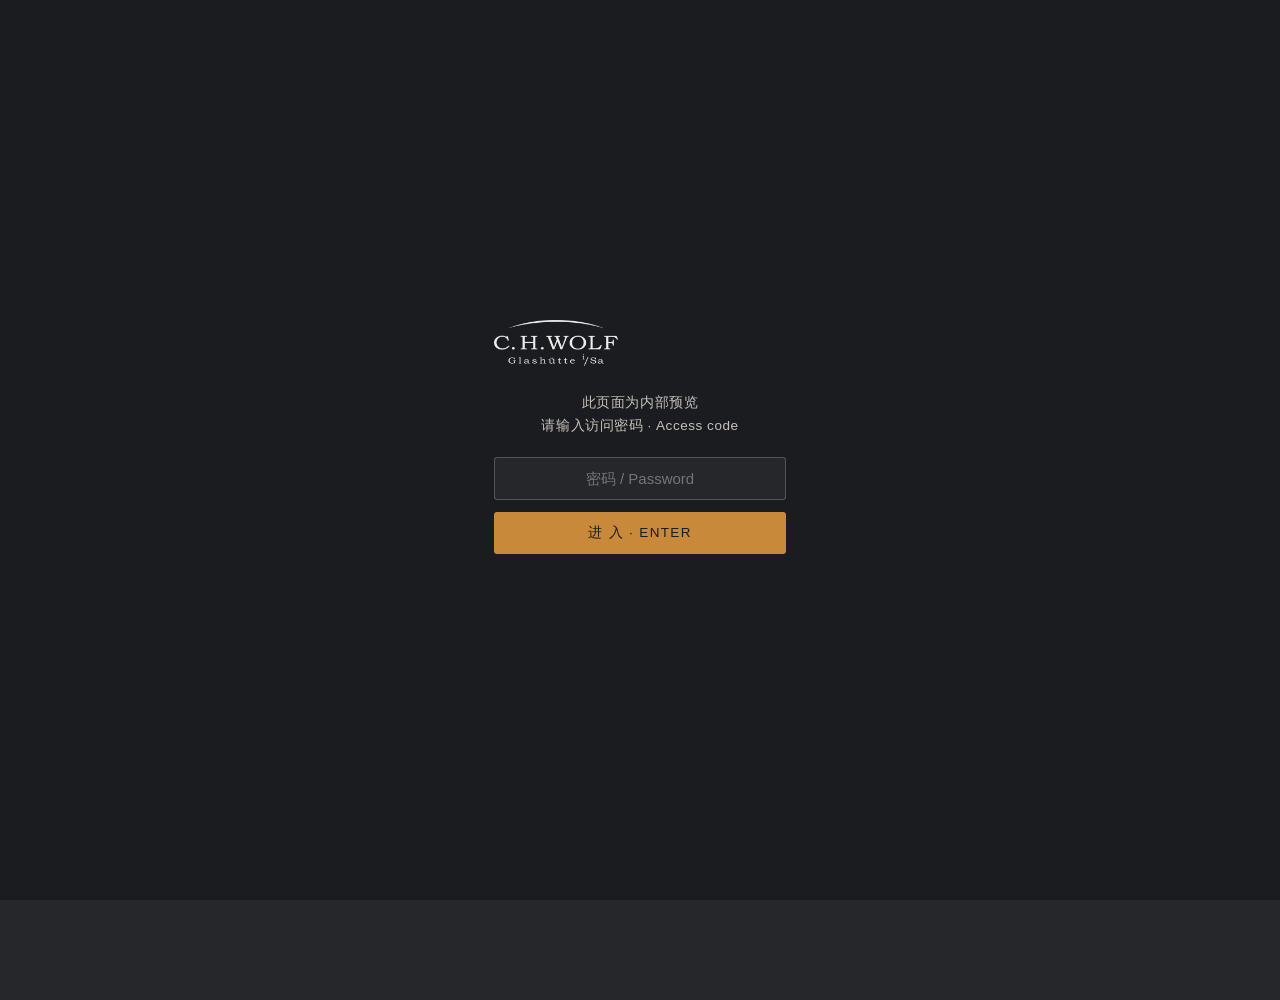
==== archive.html @ 0847d1ed "Add files via upload" ====
<!DOCTYPE html>
<html lang="zh">
<head>
<meta charset="utf-8">
<meta name="viewport" content="width=device-width, initial-scale=1">
<title>C.H. WOLF · 品牌档案 / The Archive</title>
<meta name="description" content="The C.H. WOLF watch archive — browse and search 65 models by series and era.">
<link rel="preconnect" href="https://fonts.googleapis.com">
<link rel="preconnect" href="https://fonts.gstatic.com" crossorigin>
<link rel="stylesheet" href="assets/css/site.css?v=45">
  <meta name="robots" content="noindex,nofollow">
  <link rel="canonical" href="https://www.chwolf.de/archive.html">
  <meta property="og:type" content="website">
  <meta property="og:site_name" content="C.H. WOLF">
  <meta property="og:locale" content="zh_CN">
  <meta property="og:locale:alternate" content="en_US">
  <meta property="og:locale:alternate" content="de_DE">
  <meta property="og:title" content="品牌档案 · C.H. WOLF">
  <meta property="og:description" content="C.H. WOLF 腕表档案：按系列与年代检索各款型号的机芯、材料与设计背景。">
  <meta property="og:url" content="https://www.chwolf.de/archive.html">
  <meta property="og:image" content="https://www.chwolf.de/assets/img/og-image.jpg">
  <meta property="og:image:width" content="1200">
  <meta property="og:image:height" content="630">
  <meta name="twitter:card" content="summary_large_image">
  <meta name="twitter:title" content="品牌档案 · C.H. WOLF">
  <meta name="twitter:description" content="C.H. WOLF 腕表档案：按系列与年代检索各款型号的机芯、材料与设计背景。">
  <meta name="twitter:image" content="https://www.chwolf.de/assets/img/og-image.jpg">
  <script src="assets/js/gate.js"></script>
  <script type="application/ld+json">{"@context":"https://schema.org","@type":"Organization","name":"C.H. WOLF","legalName":"CHW Glashütte in Sachsen GmbH","url":"https://www.chwolf.de/","logo":"https://www.chwolf.de/assets/img/logo.png","image":"https://www.chwolf.de/assets/img/og-image.jpg","foundingDate":"1868","description":"源自格拉苏蒂的制表名号，创立于 1868 年。以精密机械与有明确来历的材料，制作机械腕表。","address":{"@type":"PostalAddress","streetAddress":"Untere Hauptstraße 44","postalCode":"01768","addressLocality":"Glashütte","addressCountry":"DE"}}</script>
  <script type="application/ld+json">{"@context":"https://schema.org","@type":"ItemList","name":"C.H. WOLF 腕表档案","numberOfItems":65,"itemListElement":[{"@type":"ListItem","position":1,"item":{"@type":"Product","name":"Pilot 飞行员 · 黑","brand":{"@type":"Brand","name":"C.H. WOLF"},"category":"Pilot","url":"https://www.chwolf.de/archive.html","image":"https://www.chwolf.de/assets/img/products/2019/150/Pilot-Black.jpg"}},{"@type":"ListItem","position":2,"item":{"@type":"Product","name":"Pilot 飞行员 · 绿","brand":{"@type":"Brand","name":"C.H. WOLF"},"category":"Pilot","url":"https://www.chwolf.de/archive.html","image":"https://www.chwolf.de/assets/img/products/2019/149/Pilot-Green-A.jpg"}},{"@type":"ListItem","position":3,"item":{"@type":"Product","name":"Pilot 飞行员 · 灰","brand":{"@type":"Brand","name":"C.H. WOLF"},"category":"Pilot","url":"https://www.chwolf.de/archive.html","image":"https://www.chwolf.de/assets/img/products/2019/151/Pilot-Grey.jpg"}},{"@type":"ListItem","position":4,"item":{"@type":"Product","name":"Pilot 飞行员 · 红","brand":{"@type":"Brand","name":"C.H. WOLF"},"category":"Pilot","url":"https://www.chwolf.de/archive.html","image":"https://www.chwolf.de/assets/img/products/2019/152/Pilot-Red.jpg"}},{"@type":"ListItem","position":5,"item":{"@type":"Product","name":"Racematic 赛车计时 · Dörr","brand":{"@type":"Brand","name":"C.H. WOLF"},"category":"Racematic","url":"https://www.chwolf.de/archive.html","image":"https://www.chwolf.de/assets/img/products/2019/136/2016-08-16-JG-022-optimiert4.jpg"}},{"@type":"ListItem","position":6,"item":{"@type":"Product","name":"Racematic 赛车计时 · Orange","brand":{"@type":"Brand","name":"C.H. WOLF"},"category":"Racematic","url":"https://www.chwolf.de/archive.html","image":"https://www.chwolf.de/assets/img/products/2019/146/Racematic-Orange-1.jpg"}},{"@type":"ListItem","position":7,"item":{"@type":"Product","name":"Racematic 赛车计时 · Yellow","brand":{"@type":"Brand","name":"C.H. WOLF"},"category":"Racematic","url":"https://www.chwolf.de/archive.html","image":"https://www.chwolf.de/assets/img/products/2019/147/Racematic-Yellow-1.jpg"}},{"@type":"ListItem","position":8,"item":{"@type":"Product","name":"Edition X-One 特别版","brand":{"@type":"Brand","name":"C.H. WOLF"},"category":"Special Editions","url":"https://www.chwolf.de/archive.html","image":"https://www.chwolf.de/assets/img/products/2019/145/X-ONE-Uhr.jpg"}},{"@type":"ListItem","position":9,"item":{"@type":"Product","name":"Racing Speed 11","brand":{"@type":"Brand","name":"C.H. WOLF"},"category":"Racing","url":"https://www.chwolf.de/archive.html","image":"https://www.chwolf.de/assets/img/products/2019/148/Racing-Speed-11.jpg"}},{"@type":"ListItem","position":10,"item":{"@type":"Product","name":"Flymatic CHRONO 计时","brand":{"@type":"Brand","name":"C.H. WOLF"},"category":"Flymatic","url":"https://www.chwolf.de/archive.html","image":"https://www.chwolf.de/assets/img/products/2019/153/-Flymatic-E2-FINALE-Variante-RUssobank.jpg"}},{"@type":"ListItem","position":11,"item":{"@type":"Product","name":"Racing RS 1000 Melkus","brand":{"@type":"Brand","name":"C.H. WOLF"},"category":"Racing","url":"https://www.chwolf.de/archive.html","image":"https://www.chwolf.de/assets/img/products/2019/142/Melkus-Uhr-Frontale.jpg"}},{"@type":"ListItem","position":12,"item":{"@type":"Product","name":"Urban Advocat 律政","brand":{"@type":"Brand","name":"C.H. WOLF"},"category":"Urban","url":"https://www.chwolf.de/archive.html","image":"https://www.chwolf.de/assets/img/products/2019/154/Urban-Advovat-Argente.jpg"}},{"@type":"ListItem","position":13,"item":{"@type":"Product","name":"Alpha ADVOKAT | Mocca / Stainless Steel","brand":{"@type":"Brand","name":"C.H. WOLF"},"category":"ALPHA Advokat","url":"https://www.chwolf.de/archive.html","image":"https://www.chwolf.de/assets/img/products/ig/BAg0H2SQzjI.jpg"}},{"@type":"ListItem","position":14,"item":{"@type":"Product","name":"URBAN ADVOKAT | 摩卡 / 钢","brand":{"@type":"Brand","name":"C.H. WOLF"},"category":"ALPHA Advokat","url":"https://www.chwolf.de/archive.html","image":"https://www.chwolf.de/assets/img/products/ig/BAg0H2SQzjI.jpg"}},{"@type":"ListItem","position":15,"item":{"@type":"Product","name":"URBAN ADVOKAT | 午夜蓝 / 钢","brand":{"@type":"Brand","name":"C.H. WOLF"},"category":"ALPHA Advokat","url":"https://www.chwolf.de/archive.html","image":"https://www.chwolf.de/assets/img/products/ig/-wGxd4Qzgf.jpg"}},{"@type":"ListItem","position":16,"item":{"@type":"Product","name":"NAUTIK KAPITÄN | 灰橡木 / 钢","brand":{"@type":"Brand","name":"C.H. WOLF"},"category":"NAUTIC Kapitän","url":"https://www.chwolf.de/archive.html","image":"https://www.chwolf.de/assets/img/products/ig/_ZcYdaQzhk.jpg"}},{"@type":"ListItem","position":17,"item":{"@type":"Product","name":"Alpha KAPITAEN | 可提贝 / Stainless Steel","brand":{"@type":"Brand","name":"C.H. WOLF"},"category":"NAUTIC Kapitän","url":"https://www.chwolf.de/archive.html","image":"https://www.chwolf.de/assets/img/products/ig/_ZcYdaQzhk.jpg"}},{"@type":"ListItem","position":18,"item":{"@type":"Product","name":"NAUTIK KAPITÄN | 可提贝木 / 钢","brand":{"@type":"Brand","name":"C.H. WOLF"},"category":"NAUTIC Kapitän","url":"https://www.chwolf.de/archive.html","image":"https://www.chwolf.de/assets/img/products/ig/_ZcYdaQzhk.jpg"}},{"@type":"ListItem","position":19,"item":{"@type":"Product","name":"NAUTIK KAPITÄN | 夜桦木 / 钢","brand":{"@type":"Brand","name":"C.H. WOLF"},"category":"NAUTIC Kapitän","url":"https://www.chwolf.de/archive.html","image":"https://www.chwolf.de/assets/img/products/ig/_ZcYdaQzhk.jpg"}},{"@type":"ListItem","position":20,"item":{"@type":"Product","name":"NAUTIK KAPITÄN | sibirische 冰桦木 / 钢","brand":{"@type":"Brand","name":"C.H. WOLF"},"category":"NAUTIC Kapitän","url":"https://www.chwolf.de/archive.html","image":"https://www.chwolf.de/assets/img/products/ig/_ZcYdaQzhk.jpg"}},{"@type":"ListItem","position":21,"item":{"@type":"Product","name":"Alpha NIGHTHAWK | Black / Black-Stainless Steel","brand":{"@type":"Brand","name":"C.H. WOLF"},"category":"ALPHA Nighthawk","url":"https://www.chwolf.de/archive.html","image":"https://www.chwolf.de/assets/img/products/10__Alpha_NightHawk_Stahl_schwarz_schwarz1.jpg"}},{"@type":"ListItem","position":22,"item":{"@type":"Product","name":"PILOT BLACK | Schwarz / 钢-Schwarz","brand":{"@type":"Brand","name":"C.H. WOLF"},"category":"PILOT","url":"https://www.chwolf.de/archive.html","image":"https://www.chwolf.de/assets/img/products/ig/-td_iCwzib.jpg"}},{"@type":"ListItem","position":23,"item":{"@type":"Product","name":"PILOT GREEN | Oliv绿 / 钢","brand":{"@type":"Brand","name":"C.H. WOLF"},"category":"PILOT","url":"https://www.chwolf.de/archive.html","image":"https://www.chwolf.de/assets/img/products/ig/-gmPTewzgs.jpg"}},{"@type":"ListItem","position":24,"item":{"@type":"Product","name":"RACING SPEED11","brand":{"@type":"Brand","name":"C.H. WOLF"},"category":"RACING","url":"https://www.chwolf.de/archive.html","image":"https://www.chwolf.de/assets/img/products/ig/BBXh36wwzvi.jpg"}},{"@type":"ListItem","position":25,"item":{"@type":"Product","name":"PILOT GREY | Grau / 钢-深灰","brand":{"@type":"Brand","name":"C.H. WOLF"},"category":"PILOT","url":"https://www.chwolf.de/archive.html","image":"https://www.chwolf.de/assets/img/products/ig/_Hb3aowzjF.jpg"}},{"@type":"ListItem","position":26,"item":{"@type":"Product","name":"URBAN BIG DATE BUSINESS","brand":{"@type":"Brand","name":"C.H. WOLF"},"category":"HEMATIC Business","url":"https://www.chwolf.de/archive.html","image":"https://www.chwolf.de/assets/img/products/ig/urban-big-date-business.jpg"}},{"@type":"ListItem","position":27,"item":{"@type":"Product","name":"Flymatic CHRONO","brand":{"@type":"Brand","name":"C.H. WOLF"},"category":"FLYMATIC","url":"https://www.chwolf.de/archive.html","image":"https://www.chwolf.de/assets/img/products/ig/-TbI6MQzgW.jpg"}},{"@type":"ListItem","position":28,"item":{"@type":"Product","name":"URBAN ALBIA | 银白 / 玫瑰金 / 明亮式切割钻石","brand":{"@type":"Brand","name":"C.H. WOLF"},"category":"HEMATIC Albia","url":"https://www.chwolf.de/archive.html","image":"https://www.chwolf.de/assets/img/products/ig/-bIQW9wzpQ.jpg"}},{"@type":"ListItem","position":29,"item":{"@type":"Product","name":"URBAN ALBIA | 银白 / 玫瑰金","brand":{"@type":"Brand","name":"C.H. WOLF"},"category":"HEMATIC Albia","url":"https://www.chwolf.de/archive.html","image":"https://www.chwolf.de/assets/img/products/ig/-bIQW9wzpQ.jpg"}},{"@type":"ListItem","position":30,"item":{"@type":"Product","name":"URBAN ALBIA | 银白 / 钢 / 明亮式切割钻石","brand":{"@type":"Brand","name":"C.H. WOLF"},"category":"HEMATIC Albia","url":"https://www.chwolf.de/archive.html","image":"https://www.chwolf.de/assets/img/products/ig/-bIQW9wzpQ.jpg"}},{"@type":"ListItem","position":31,"item":{"@type":"Product","name":"URBAN ALBIA | 银白 / 钢","brand":{"@type":"Brand","name":"C.H. WOLF"},"category":"HEMATIC Albia","url":"https://www.chwolf.de/archive.html","image":"https://www.chwolf.de/assets/img/products/ig/-bIQW9wzpQ.jpg"}},{"@type":"ListItem","position":32,"item":{"@type":"Product","name":"URBAN ALBIA | 勃艮第红 / 钢 / 明亮式切割钻石","brand":{"@type":"Brand","name":"C.H. WOLF"},"category":"HEMATIC Albia","url":"https://www.chwolf.de/archive.html","image":"https://www.chwolf.de/assets/img/products/ig/_e7-CtwznB.jpg"}},{"@type":"ListItem","position":33,"item":{"@type":"Product","name":"URBAN ALBIA | 勃艮第红 / 钢","brand":{"@type":"Brand","name":"C.H. WOLF"},"category":"HEMATIC Albia","url":"https://www.chwolf.de/archive.html","image":"https://www.chwolf.de/assets/img/products/ig/_e7-CtwznB.jpg"}},{"@type":"ListItem","position":34,"item":{"@type":"Product","name":"URBAN ALBIA | 珍珠贝母 / 玫瑰金 / 明亮式切割钻石","brand":{"@type":"Brand","name":"C.H. WOLF"},"category":"HEMATIC Albia","url":"https://www.chwolf.de/archive.html","image":"https://www.chwolf.de/assets/img/products/ig/BBwx6oVQzhR.jpg"}},{"@type":"ListItem","position":35,"item":{"@type":"Product","name":"URBAN ALBIA | 珍珠贝母 / 玫瑰金","brand":{"@type":"Brand","name":"C.H. WOLF"},"category":"HEMATIC Albia","url":"https://www.chwolf.de/archive.html","image":"https://www.chwolf.de/assets/img/products/ig/BBwx6oVQzhR.jpg"}},{"@type":"ListItem","position":36,"item":{"@type":"Product","name":"URBAN ALBIA | 珍珠贝母 / 钢 / 明亮式切割钻石","brand":{"@type":"Brand","name":"C.H. WOLF"},"category":"HEMATIC Albia","url":"https://www.chwolf.de/archive.html","image":"https://www.chwolf.de/assets/img/products/ig/BBwx6oVQzhR.jpg"}},{"@type":"ListItem","position":37,"item":{"@type":"Product","name":"URBAN ALBIA | 珍珠贝母 / 钢","brand":{"@type":"Brand","name":"C.H. WOLF"},"category":"HEMATIC Albia","url":"https://www.chwolf.de/archive.html","image":"https://www.chwolf.de/assets/img/products/ig/BBwx6oVQzhR.jpg"}},{"@type":"ListItem","position":38,"item":{"@type":"Product","name":"URBAN BUSINESS | 银白 / 钢 / 明亮式切钻","brand":{"@type":"Brand","name":"C.H. WOLF"},"category":"HEMATIC Business","url":"https://www.chwolf.de/archive.html","image":"https://www.chwolf.de/assets/img/products/ig/-eKqAUQzu8.jpg"}},{"@type":"ListItem","position":39,"item":{"@type":"Product","name":"URBAN BUSINESS | 摩卡 / 钢 / 明亮式切割钻石","brand":{"@type":"Brand","name":"C.H. WOLF"},"category":"HEMATIC Business","url":"https://www.chwolf.de/archive.html","image":"https://www.chwolf.de/assets/img/products/ig/BAHa8JAwzvs.jpg"}},{"@type":"ListItem","position":40,"item":{"@type":"Product","name":"Hematic CLASSIC | Anthracite / Stainless Steel","brand":{"@type":"Brand","name":"C.H. WOLF"},"category":"HEMATIC Classic","url":"https://www.chwolf.de/archive.html","image":"https://www.chwolf.de/assets/img/products/ig/BBj4qDvwzln.jpg"}},{"@type":"ListItem","position":41,"item":{"@type":"Product","name":"URBAN CLASSIC | 深灰 / 钢","brand":{"@type":"Brand","name":"C.H. WOLF"},"category":"HEMATIC Classic","url":"https://www.chwolf.de/archive.html","image":"https://www.chwolf.de/assets/img/products/ig/BBj4qDvwzln.jpg"}},{"@type":"ListItem","position":42,"item":{"@type":"Product","name":"URBAN CLASSIC | 银白 / 玫瑰金","brand":{"@type":"Brand","name":"C.H. WOLF"},"category":"HEMATIC Classic","url":"https://www.chwolf.de/archive.html","image":"https://www.chwolf.de/assets/img/products/ig/_CDaTUwzkk.jpg"}},{"@type":"ListItem","position":43,"item":{"@type":"Product","name":"URBAN BUSINESS | 银白 / 钢","brand":{"@type":"Brand","name":"C.H. WOLF"},"category":"HEMATIC Business","url":"https://www.chwolf.de/archive.html","image":"https://www.chwolf.de/assets/img/products/ig/-eKqAUQzu8.jpg"}},{"@type":"ListItem","position":44,"item":{"@type":"Product","name":"URBAN CLASSIC | 银白 / 钢","brand":{"@type":"Brand","name":"C.H. WOLF"},"category":"HEMATIC Classic","url":"https://www.chwolf.de/archive.html","image":"https://www.chwolf.de/assets/img/products/ig/_CDaTUwzkk.jpg"}},{"@type":"ListItem","position":45,"item":{"@type":"Product","name":"URBAN CLASSIC | Schwarz / 玫瑰金","brand":{"@type":"Brand","name":"C.H. WOLF"},"category":"HEMATIC Classic","url":"https://www.chwolf.de/archive.html","image":"https://www.chwolf.de/assets/img/products/ig/-_qypRQzk8.jpg"}},{"@type":"ListItem","position":46,"item":{"@type":"Product","name":"URBAN CLASSIC | Schwarz / 钢","brand":{"@type":"Brand","name":"C.H. WOLF"},"category":"HEMATIC Classic","url":"https://www.chwolf.de/archive.html","image":"https://www.chwolf.de/assets/img/products/ig/-_qypRQzk8.jpg"}},{"@type":"ListItem","position":47,"item":{"@type":"Product","name":"NAUTIC MARITIM | 灰橡木 / 钢 / 明亮式切割钻石","brand":{"@type":"Brand","name":"C.H. WOLF"},"category":"NAUTIC Maritim","url":"https://www.chwolf.de/archive.html","image":"https://www.chwolf.de/assets/img/products/ig/-MHcWjwzjl.jpg"}},{"@type":"ListItem","position":48,"item":{"@type":"Product","name":"NAUTIC MARITIM | 灰橡木 / 钢","brand":{"@type":"Brand","name":"C.H. WOLF"},"category":"NAUTIC Maritim","url":"https://www.chwolf.de/archive.html","image":"https://www.chwolf.de/assets/img/products/ig/-MHcWjwzjl.jpg"}},{"@type":"ListItem","position":49,"item":{"@type":"Product","name":"NAUTIC MARITIM | 可提贝木 / 明亮式切割钻石","brand":{"@type":"Brand","name":"C.H. WOLF"},"category":"NAUTIC Maritim","url":"https://www.chwolf.de/archive.html","image":"https://www.chwolf.de/assets/img/products/ig/-MHcWjwzjl.jpg"}},{"@type":"ListItem","position":50,"item":{"@type":"Product","name":"NAUTIC MARITIM | 可提贝木 / 玫瑰金","brand":{"@type":"Brand","name":"C.H. WOLF"},"category":"NAUTIC Maritim","url":"https://www.chwolf.de/archive.html","image":"https://www.chwolf.de/assets/img/products/ig/-MHcWjwzjl.jpg"}},{"@type":"ListItem","position":51,"item":{"@type":"Product","name":"Hematic MARITIM | Night birch / Stainless Steel","brand":{"@type":"Brand","name":"C.H. WOLF"},"category":"HEMATIC","url":"https://www.chwolf.de/archive.html","image":"https://www.chwolf.de/assets/img/products/ig/-MHcWjwzjl.jpg"}},{"@type":"ListItem","position":52,"item":{"@type":"Product","name":"NAUTIC MARITIM | 夜桦木 / 钢 / 明亮式切割钻石","brand":{"@type":"Brand","name":"C.H. WOLF"},"category":"NAUTIC Maritim","url":"https://www.chwolf.de/archive.html","image":"https://www.chwolf.de/assets/img/products/ig/-MHcWjwzjl.jpg"}},{"@type":"ListItem","position":53,"item":{"@type":"Product","name":"NAUTIC MARITIM | 夜桦木 / 钢","brand":{"@type":"Brand","name":"C.H. WOLF"},"category":"NAUTIC Maritim","url":"https://www.chwolf.de/archive.html","image":"https://www.chwolf.de/assets/img/products/ig/-MHcWjwzjl.jpg"}},{"@type":"ListItem","position":54,"item":{"@type":"Product","name":"NAUTIC MARITIM | 柚木 / 钢 / 明亮式切割钻石","brand":{"@type":"Brand","name":"C.H. WOLF"},"category":"NAUTIC Maritim","url":"https://www.chwolf.de/archive.html","image":"https://www.chwolf.de/assets/img/products/ig/-MHcWjwzjl.jpg"}},{"@type":"ListItem","position":55,"item":{"@type":"Product","name":"NAUTIC MARITIM | 柚木 / 钢","brand":{"@type":"Brand","name":"C.H. WOLF"},"category":"NAUTIC Maritim","url":"https://www.chwolf.de/archive.html","image":"https://www.chwolf.de/assets/img/products/ig/-MHcWjwzjl.jpg"}},{"@type":"ListItem","position":56,"item":{"@type":"Product","name":"PILOT BLACK Special 2016","brand":{"@type":"Brand","name":"C.H. WOLF"},"category":"PILOT","url":"https://www.chwolf.de/archive.html","image":"https://www.chwolf.de/assets/img/products/ig/-td_iCwzib.jpg"}},{"@type":"ListItem","position":57,"item":{"@type":"Product","name":"PILOT GREEN Special 2016","brand":{"@type":"Brand","name":"C.H. WOLF"},"category":"PILOT","url":"https://www.chwolf.de/archive.html","image":"https://www.chwolf.de/assets/img/products/ig/BBo6zdFwzhb.jpg"}},{"@type":"ListItem","position":58,"item":{"@type":"Product","name":"PILOT GREY Special 2016","brand":{"@type":"Brand","name":"C.H. WOLF"},"category":"PILOT","url":"https://www.chwolf.de/archive.html","image":"https://www.chwolf.de/assets/img/products/ig/_Hb3aowzjF.jpg"}},{"@type":"ListItem","position":59,"item":{"@type":"Product","name":"PILOT RED Special 2016","brand":{"@type":"Brand","name":"C.H. WOLF"},"category":"PILOT","url":"https://www.chwolf.de/archive.html","image":"https://www.chwolf.de/assets/img/products/ig/-RTwyPwzk1.jpg"}},{"@type":"ListItem","position":60,"item":{"@type":"Product","name":"PILOT RED","brand":{"@type":"Brand","name":"C.H. WOLF"},"category":"PILOT","url":"https://www.chwolf.de/archive.html","image":"https://www.chwolf.de/assets/img/products/ig/-RTwyPwzk1.jpg"}},{"@type":"ListItem","position":61,"item":{"@type":"Product","name":"Racing RS 1000 MELKUS","brand":{"@type":"Brand","name":"C.H. WOLF"},"category":"RACING","url":"https://www.chwolf.de/archive.html","image":"https://www.chwolf.de/assets/img/products/ig/-qrWCAQzlC.jpg"}},{"@type":"ListItem","position":62,"item":{"@type":"Product","name":"Special BOOTSMANN","brand":{"@type":"Brand","name":"C.H. WOLF"},"category":"Special Editions","url":"https://www.chwolf.de/archive.html","image":"https://www.chwolf.de/assets/img/products/ig/_jqX-MQzl7.jpg"}},{"@type":"ListItem","position":63,"item":{"@type":"Product","name":"Special ERIC FRENZEL","brand":{"@type":"Brand","name":"C.H. WOLF"},"category":"Special Editions","url":"https://www.chwolf.de/archive.html","image":"https://www.chwolf.de/assets/img/products/ig/_o2C-ZQzn5.jpg"}},{"@type":"ListItem","position":64,"item":{"@type":"Product","name":"Special SYLT","brand":{"@type":"Brand","name":"C.H. WOLF"},"category":"Special Editions","url":"https://www.chwolf.de/archive.html"}},{"@type":"ListItem","position":65,"item":{"@type":"Product","name":"URBAN CLASSIC BLACK","brand":{"@type":"Brand","name":"C.H. WOLF"},"category":"HEMATIC Classic","url":"https://www.chwolf.de/archive.html","image":"https://www.chwolf.de/assets/img/products/ig/-_qypRQzk8.jpg"}}]}</script>
<style>
  .arch-tools{display:flex;gap:12px;flex-wrap:wrap;align-items:center;margin:0 0 clamp(24px,3vw,40px)}
  .arch-field{position:relative;display:flex;align-items:center}
  .arch-search{font-family:var(--sans);font-size:.92rem;color:var(--ink);background:rgba(255,255,255,.04);
    border:1px solid var(--hair);border-radius:2px;padding:.7em 1em .7em 2.3em;min-width:min(300px,70vw)}
  .arch-search::placeholder{color:var(--silver)}
  .arch-search:focus{outline:none;border-color:var(--accent)}
  .arch-field .ico{position:absolute;left:.85em;color:var(--silver);pointer-events:none}
  .arch-select{font-family:var(--sans);font-size:.86rem;letter-spacing:.03em;color:var(--ink);background:rgba(255,255,255,.04);
    border:1px solid var(--hair);border-radius:2px;padding:.7em 2.1em .7em 1em;cursor:pointer;appearance:none;-webkit-appearance:none;
    background-image:url("data:image/svg+xml;utf8,<svg xmlns='http://www.w3.org/2000/svg' width='10' height='7'><path d='M1 1l4 4 4-4' stroke='%23808990' fill='none' stroke-width='1.4'/></svg>");
    background-repeat:no-repeat;background-position:right .85em center}
  .arch-select:focus{outline:none;border-color:var(--accent)}
  .arch-uber{font-family:var(--sans);font-size:.8rem;letter-spacing:.12em;color:var(--ink);background:transparent;
    border:1px solid var(--accent);color:var(--accent);border-radius:2px;padding:.66em 1.2em;cursor:pointer;transition:.3s var(--ease)}
  .arch-uber:hover,.arch-uber.on{background:var(--accent);color:var(--paper)}
  .arch-count{margin-left:auto;font-family:var(--sans);font-size:.76rem;letter-spacing:.14em;text-transform:uppercase;color:var(--silver)}

  .arch-grid{display:grid;grid-template-columns:repeat(auto-fill,minmax(220px,1fr));gap:clamp(16px,2.2vw,28px)}
  .pcard{text-align:left;background:var(--paper-2);border:1px solid var(--hair);border-radius:3px;overflow:hidden;cursor:pointer;
    transition:border-color .35s var(--ease),transform .35s var(--ease);display:flex;flex-direction:column}
  .pcard:hover{border-color:var(--accent);transform:translateY(-3px)}
  .pcard__img{background:#f6f4ef;aspect-ratio:1/1;display:flex;align-items:center;justify-content:center;overflow:hidden}
  .pcard__img img{width:100%;height:100%;object-fit:contain;padding:14px}
  .pcard__img--none{color:#b7b1a6;font-family:var(--sans);font-size:.64rem;letter-spacing:.16em;text-transform:uppercase}
  .pcard__body{padding:14px 16px 16px}
  .pcard__line{font-family:var(--sans);font-size:.63rem;letter-spacing:.16em;text-transform:uppercase;color:var(--accent-2)}
  .pcard__name{font-family:var(--serif);font-size:1.2rem;line-height:1.2;margin:.25em 0 .45em;color:var(--ink)}
  .pcard__meta{font-family:var(--sans);font-size:.76rem;color:var(--muted);line-height:1.55}
  .pcard__era{display:inline-block;margin-top:.7em;font-family:var(--sans);font-size:.6rem;letter-spacing:.14em;text-transform:uppercase;
    color:var(--silver);border:1px solid var(--hair);border-radius:2px;padding:.25em .6em}
  .arch-empty{color:var(--silver);font-family:var(--sans);padding:2em 0}

  .arch-modal{position:fixed;inset:0;z-index:200;display:none;align-items:center;justify-content:center;padding:clamp(14px,3vw,44px)}
  .arch-modal.open{display:flex}
  .arch-modal__bg{position:absolute;inset:0;background:rgba(8,10,12,.74);backdrop-filter:blur(3px)}
  .arch-modal__panel{position:relative;z-index:1;background:var(--night-2);border:1px solid var(--hair);border-radius:4px;
    max-width:880px;width:100%;max-height:90vh;overflow:auto;display:grid;grid-template-columns:1fr}
  @media(min-width:740px){.arch-modal__panel{grid-template-columns:44% 56%}}
  .arch-modal__media{background:#f6f4ef;display:flex;align-items:stretch;justify-content:center;min-height:300px}
  .arch-modal__media>span{align-self:center}
  .arch-gal{display:flex;flex-direction:column;width:100%}
  .arch-gal>img{flex:1;width:100%;min-height:220px;object-fit:contain;padding:26px}
  .arch-thumbs{display:flex;gap:8px;flex-wrap:wrap;justify-content:center;padding:0 14px 16px}
  .arch-thumb{width:50px;height:50px;padding:0;background:#fff;border:1px solid #d8d2c6;border-radius:2px;overflow:hidden;cursor:pointer}
  .arch-thumb.on{border-color:var(--accent)}
  .arch-thumb img{width:100%;height:100%;object-fit:contain;padding:4px}
  .arch-modal__body{padding:clamp(22px,3vw,38px)}
  .arch-modal__line{font-family:var(--sans);font-size:.68rem;letter-spacing:.2em;text-transform:uppercase;color:var(--accent-2)}
  .arch-modal__name{font-family:var(--serif);font-size:clamp(1.5rem,2.5vw,2rem);line-height:1.15;margin:.3em 0 .7em;color:var(--ink)}
  .arch-modal__desc{color:var(--ink-soft);font-family:var(--serif-body);line-height:1.7;margin-bottom:1.2em}
  .arch-specs{list-style:none}
  .arch-specs li{display:grid;grid-template-columns:33% 1fr;gap:10px;padding:.55em 0;border-bottom:1px solid var(--hair);font-size:.9rem}
  .arch-specs .k{font-family:var(--sans);font-size:.68rem;letter-spacing:.1em;text-transform:uppercase;color:var(--silver);padding-top:.2em}
  .arch-specs .v{color:var(--ink-soft)}
  .arch-src{margin-top:1.2em;font-size:.78rem;color:var(--muted)}
  .arch-src a{color:var(--accent-2);border-bottom:1px solid var(--hair);margin-right:.8em;word-break:break-all}
  .arch-note{margin-top:.8em;font-size:.78rem;color:var(--silver);font-style:italic}
  .arch-close{position:absolute;top:10px;right:12px;z-index:2;width:34px;height:34px;border-radius:50%;background:rgba(255,255,255,.08);
    color:var(--ink);font-size:1.05rem;display:flex;align-items:center;justify-content:center}
  .arch-close:hover{background:var(--accent);color:var(--paper)}
  .pcard__count{display:inline-block;margin-left:.5em;font-family:var(--sans);font-size:.6rem;letter-spacing:.12em;
    text-transform:uppercase;color:var(--accent-2);border:1px solid var(--hair);border-radius:2px;padding:.15em .5em;vertical-align:middle}
  .arch-vars{margin-top:1.4em}
  .arch-vars h4{font-family:var(--sans);font-size:.66rem;letter-spacing:.16em;text-transform:uppercase;color:var(--silver);margin-bottom:.3em}
  .arch-vars ul{list-style:none}
  .arch-vars li{padding:.55em 0;border-bottom:1px solid var(--hair);font-size:.9rem;color:var(--ink-soft);
    display:grid;grid-template-columns:1fr auto;gap:12px;align-items:baseline}
  .arch-vars .vr{font-family:var(--sans);font-size:.72rem;letter-spacing:.04em;color:var(--silver);white-space:nowrap}
  body.modal-open{overflow:hidden}
</style>
</head>
<body>

<!-- ===== HEADER ===== -->
<header class="site-head">
  <a class="brand" href="index.html"><img src="assets/img/logo.png" alt="C.H. WOLF · Glashütte" style="height:40px;width:auto;display:block"></a>
  <nav class="nav">
    <a href="index.html"><span data-lang="zh">首页</span><span data-lang="en">Home</span><span data-lang="de">Start</span></a>
    <a href="heritage.html"><span data-lang="zh">品牌历史</span><span data-lang="en">History</span><span data-lang="de">Geschichte</span></a>
    <a href="watches.html" class="active"><span data-lang="zh">腕表系列</span><span data-lang="en">Watches</span><span data-lang="de">Uhren</span></a>
    <a href="press.html"><span data-lang="zh">媒体报道</span><span data-lang="en">Press</span><span data-lang="de">Presse</span></a>
    <a href="collectors.html"><span data-lang="zh">收藏生态</span><span data-lang="en">Collectors</span><span data-lang="de">Sammlerwelt</span></a>
    <a href="contact.html"><span data-lang="zh">联系我们</span><span data-lang="en">Contact</span><span data-lang="de">Kontakt</span></a>
    <div class="lang-switch">
      <button data-set-lang="zh">中</button><span class="sep">·</span>
      <button data-set-lang="en">EN</button><span class="sep">·</span>
      <button data-set-lang="de">DE</button>
    </div>
  </nav>
  <button class="nav-toggle" aria-label="Menu"><span></span><span></span><span></span></button>
</header>

<!-- ===== PAGE HERO ===== -->
<section class="page-hero" style="padding-bottom:clamp(14px,2vw,24px)">
  <div class="wrap">
    <h1 class="display"><span data-lang="zh">腕表档案</span><span data-lang="en">Watch Archive</span><span data-lang="de">Uhrenarchiv</span></h1>
    <p class="lead">
      <span data-lang="zh">按年代或系列浏览 C.H.WOLF 历年表款，亦可直接检索具体型号。每份档案均收录完整规格，以及有关机芯、材质与设计背景的详细信息。</span>
      <span data-lang="en">Explore C.H.WOLF timepieces by period or collection, or search for a specific model. Each entry provides full specifications and detailed information on its movement, materials, and design history.</span>
      <span data-lang="de">Entdecken Sie die Zeitmesser von C.H.WOLF nach Epoche oder Kollektion, oder suchen Sie gezielt nach einem bestimmten Modell. Jeder Eintrag bietet vollständige technische Daten sowie ausführliche Informationen zu Uhrwerk, Materialien und Entstehungsgeschichte.</span>
    </p>
  </div>
</section>

<section class="pad-sm" style="padding-top:0">
  <div class="wrap">
    <div class="arch-tools">
      <div class="arch-field">
        <span class="ico">⌕</span>
        <input id="q" class="arch-search" type="search" autocomplete="off" placeholder="搜索型号…">
      </div>
      <select id="era" class="arch-select" aria-label="Era"></select>
      <select id="line" class="arch-select" aria-label="Series"></select>
      <div class="arch-count" id="count"></div>
    </div>
    <div class="arch-grid" id="grid"></div>
    <p class="arch-empty" id="empty" hidden><span data-lang="zh">没有匹配的型号。</span><span data-lang="en">No matching models.</span><span data-lang="de">Keine passenden Modelle.</span></p>

  </div>
</section>

<!-- ===== DETAIL MODAL ===== -->
<div class="arch-modal" id="modal" role="dialog" aria-modal="true">
  <div class="arch-modal__bg" data-close></div>
  <div class="arch-modal__panel">
    <button class="arch-close" data-close aria-label="Close">✕</button>
    <div class="arch-modal__media" id="mMedia"></div>
    <div class="arch-modal__body">
      <div class="arch-modal__line" id="mLine"></div>
      <h2 class="arch-modal__name" id="mName"></h2>
      <div class="arch-modal__desc" id="mDesc"></div>
      <ul class="arch-specs" id="mSpecs"></ul>
      <div class="arch-vars" id="mVars"></div>
      <div class="arch-src" id="mSrc"></div>
      <div class="arch-note" id="mNote"></div>
    </div>
  </div>
</div>

<!-- ===== FOOTER ===== -->
<footer class="site-foot">
  <div class="wrap">
    <div class="foot-grid">
      <div class="foot-col">
        <a class="brand" href="index.html"><img src="assets/img/logo.png" alt="C.H. WOLF · Glashütte" style="height:40px;width:auto;display:block"></a>
        <p class="foot-note" style="margin-top:1.1em">CHW Glashütte in Sachsen GmbH<br>Untere Hauptstraße 44<br>01768 Glashütte, Deutschland</p>
      </div>
      <div class="foot-col">
        <h5><span data-lang="zh">服务与信息</span><span data-lang="en">Service &amp; Information</span><span data-lang="de">Service &amp; Information</span></h5>
        <a href="contact.html"><span data-lang="zh">联系我们</span><span data-lang="en">Contact</span><span data-lang="de">Kontakt</span></a>
        <a href="datenschutz.html"><span data-lang="zh">隐私政策</span><span data-lang="en">Privacy</span><span data-lang="de">Datenschutz</span></a>
        <a href="contact.html#impressum"><span data-lang="zh">法律声明</span><span data-lang="en">Impressum</span><span data-lang="de">Impressum</span></a>
        <span class="foot-copy">© 2026 CHW Glashütte in Sachsen GmbH</span>
      </div>
    </div>
  </div>
</footer>

<script src="assets/js/site.js"></script>
<script src="assets/data/products.js"></script>
<script>
const IMG_DIR = "assets/img/products/";
const L = {  // field labels
  era:{zh:"年代",en:"Era",de:"Ära"}, line:{zh:"系列",en:"Series",de:"Serie"}, year:{zh:"年份",en:"Year",de:"Jahr"},
  ref:{zh:"货号",en:"Reference",de:"Referenz"}, movement:{zh:"机芯",en:"Movement",de:"Werk"}, mtype:{zh:"上链/类型",en:"Type",de:"Typ"},
  case:{zh:"表壳",en:"Case",de:"Gehäuse"}, dia:{zh:"直径",en:"Diameter",de:"Durchmesser"}, dial:{zh:"表盘",en:"Dial",de:"Zifferblatt"},
  hands:{zh:"指针",en:"Hands",de:"Zeiger"}, func:{zh:"功能",en:"Functions",de:"Funktionen"}, power:{zh:"动力储备",en:"Power reserve",de:"Gangreserve"},
  equip:{zh:"配置",en:"Equipment",de:"Ausstattung"}, limited:{zh:"限量",en:"Limited",de:"Limitierung"}, theme:{zh:"主题",en:"Field / Theme",de:"Thema"}, desc:{zh:"简介",en:"Description",de:"Beschreibung"}
};
const eraLabel = {current:{zh:"现行",en:"Current",de:"Aktuell"}, historical:{zh:"历史",en:"Historical",de:"Historisch"}};
const UI = {
  all:{zh:"全部系列",en:"All series",de:"Alle Serien"},
  allEra:{zh:"全部时期",en:"All periods",de:"Alle Epochen"}, sources:{zh:"来源",en:"Sources",de:"Quellen"},
  search:{zh:"搜索型号…",en:"Search…",de:"Suchen…"}
};
function fam(line){const u=(line||"").toUpperCase();
  for(const [k,v] of [["HEMATIC","Hematic"],["NAUTIC","Nautic"],["ALPHA","Alpha"],["PILOT","Pilot"],["RACING","Racing"],
    ["RACEMATIC","Racematic"],["FLYMATIC","Flymatic"],["URBAN","Urban"],["SPECIAL","Special"]]) if(u.startsWith(k)) return v;
  return line||"—";}
// 系列族：历史款按 group 前缀归族（Urban/Nautic/Pilot…），现行款沿用 line
function familyOf(p){const g=(p.group||"");
  for(const [k,v] of [["urban","Urban"],["nautic","Nautic"],["pilot","Pilot"],["racing","Racing"],
    ["flymatic","Flymatic"],["special","Special"],["alpha","Alpha"]]) if(g.startsWith(k)) return v;
  return fam(p.line);}
const lang = () => document.documentElement.getAttribute("lang") || "zh";
const t = (o) => (o && (o[lang()]||o.de||o.en||o.zh)) || "";
const $ = s => document.querySelector(s);
let DATA = [];
let GROUPS = [];                 // [{key, items:[p...]}] in DATA order
const groupOf = new Map();       // key -> {key, items}
const varLabel = {zh:v=>`${v} 个变体`, en:v=>`${v} variants`, de:v=>`${v} Varianten`};
const variantsHead = {zh:"变体", en:"Variants", de:"Varianten"};

function buildGroups(){
  groupOf.clear(); GROUPS=[];
  DATA.forEach(p=>{
    let g=groupOf.get(p.group);
    if(!g){ g={key:p.group, items:[]}; groupOf.set(p.group,g); GROUPS.push(g); }
    g.items.push(p);
  });
}
const rep = items => {
  const f=(items[0]?familyOf(items[0]):"").toUpperCase();
  return items.find(p=>p.image && (t(p.name)||"").toUpperCase().trim().startsWith(f))
      || items.find(p=>p.image && (t(p.name)||"").toUpperCase().trim().startsWith("URBAN"))
      || items.find(p=>p.image) || items[0];
};
const baseName = p => t(p.name).split(/[|｜]/)[0].trim();
const variantName = p => { const parts=t(p.name).split(/[|｜]/); return parts.length>1 ? parts.slice(1).join(" · ").trim() : t(p.name); };
function mergeGallery(items){
  const out=[]; items.forEach(p=>{ const gs=(p.gallery&&p.gallery.length)?p.gallery:(p.image?[p.image]:[]);
    gs.forEach(g=>{ if(g&&!out.includes(g)) out.push(g); }); });
  return out;
}

function initData(d){
  DATA = (d && d.products) || [];
  buildGroups();
  const eraSel=$("#era"); eraSel.innerHTML =
    `<option value="">${UI.allEra[lang()]}</option>`+
    ["current","historical"].map(e=>`<option value="${e}">${eraLabel[e][lang()]}</option>`).join("");
  const fams=[...new Set(DATA.map(familyOf))].sort();
  $("#line").innerHTML = `<option value="">${UI.all[lang()]}</option>`+fams.map(f=>`<option value="${f}">${f}</option>`).join("");
  $("#q").placeholder = UI.search[lang()];
  render();
}
// Load via <script src="products.js"> so it works from file:// (fetch is blocked there);
// fall back to fetch() if the global isn't present.
if (window.CHW_PRODUCTS) {
  initData(window.CHW_PRODUCTS);
} else {
  fetch("assets/data/products.json").then(r=>r.json()).then(initData)
    .catch(e=>{ $("#grid").innerHTML=""; $("#empty").hidden=false; console.error(e); });
}

function blob(p){return [p.name.de,p.name.en,p.name.zh,p.line,p.ref,p.movement_chw,p.movement_base,
  t(p.spec_case),t(p.spec_functions),t(p.description),t(p.theme),p.spec_diameter].join(" ").toLowerCase();}
const groupBlob = g => g.items.map(blob).join(" ");

function render(){
  const q=$("#q").value.trim().toLowerCase(), era=$("#era").value, ln=$("#line").value;
  const groups=GROUPS.filter(g=>
    (!era||g.items.some(p=>p.era===era)) &&
    (!ln ||g.items.some(p=>familyOf(p)===ln)) &&
    (!q  ||groupBlob(g).includes(q)));
  $("#grid").innerHTML = groups.map(g=>{
    const p=rep(g.items), multi=g.items.length>1;
    const img = p.image ? `<img src="${p.image}" alt="" loading="lazy">`
                        : `<span class="pcard__img--none">${p.line}</span>`;
    const nm = multi ? baseName(p) : t(p.name);
    const cnt = multi ? `<span class="pcard__count">${g.items.length}</span>` : "";
    const meta = multi ? varLabel[lang()](g.items.length)
                       : [p.spec_diameter, t(p.movement_type)].filter(Boolean).join(" · ");
    return `<button class="pcard" data-key="${g.key}">
      <div class="pcard__img">${img}</div>
      <div class="pcard__body">
        <div class="pcard__line">${familyOf(p)}</div>
        <div class="pcard__name">${nm}${cnt}</div>
        <div class="pcard__meta">${meta||"&nbsp;"}</div>
        <span class="pcard__era">${eraLabel[p.era][lang()]}${p.year?" · "+p.year:""}</span>
      </div></button>`;
  }).join("");
  $("#empty").hidden = groups.length>0;
  const n=groups.length;
  $("#count").textContent = ({zh:`共 ${n} 款`,en:`${n} models`,de:`${n} Modelle`})[lang()];
}

function openModal(g){
  const items=g.items, p=rep(items), multi=items.length>1;
  const gal=mergeGallery(items);
  $("#mMedia").innerHTML = gal.length
    ? `<div class="arch-gal"><img id="mMainImg" src="${gal[0]}" alt="">`
      + (gal.length>1 ? `<div class="arch-thumbs">`+gal.map((x,i)=>`<button class="arch-thumb${i?'':' on'}" data-thumb="${x}"><img src="${x}" alt=""></button>`).join("")+`</div>` : ``)
      + `</div>`
    : `<span class="pcard__img--none">${p.line}</span>`;
  $("#mLine").textContent = familyOf(p) + " · " + eraLabel[p.era][lang()];
  $("#mName").textContent = multi ? baseName(p) : t(p.name);
  $("#mDesc").textContent = "";
  const rows=[
    [L.year,p.year],
    (multi?null:[L.ref,p.ref]),
    [L.movement, [p.movement_chw,p.movement_base].filter(Boolean).join(" · ")],
    [L.mtype, t(p.movement_type)], [L.case, t(p.spec_case)], [L.dia, p.spec_diameter],
    (multi?null:[L.dial, t(p.spec_dial)]), (multi?null:[L.hands, t(p.spec_hands)]),
    [L.func, t(p.spec_functions)], [L.power, p.spec_power_reserve],
    [L.equip, t(p.spec_equipment)], [L.limited, p.limited], [L.theme, t(p.theme)],
    [L.desc, t(p.description)]
  ].filter(Boolean).filter(([k,v])=>v!==null&&v!==undefined&&v!=="");
  $("#mSpecs").innerHTML = rows.map(([k,v])=>`<li><span class="k">${k[lang()]}</span><span class="v">${v}</span></li>`).join("");
  // variants list (grouped models)
  if(multi){
    $("#mVars").innerHTML = `<h4>${variantsHead[lang()]} · ${items.length}</h4><ul>`+
      items.map(v=>`<li><span>${variantName(v)}</span><span class="vr">${[v.ref,(v.limited?`${L.limited[lang()]} ${v.limited}`:"")].filter(Boolean).join(" · ")||"&nbsp;"}</span></li>`).join("")+`</ul>`;
  } else { $("#mVars").innerHTML=""; }
  const src=[...new Set(items.flatMap(v=>v.sources||[]).filter(Boolean))];
  $("#mSrc").innerHTML = src.length ? `${UI.sources[lang()]}: `+src.map(u=>`<a href="${u}" target="_blank" rel="noopener">↗</a>`).join("") : "";
  $("#mNote").textContent = [...new Set(items.flatMap(v=>v.notes||[]))].join(" · ");
  $("#modal").classList.add("open"); document.body.classList.add("modal-open");
}
function closeModal(){ $("#modal").classList.remove("open"); document.body.classList.remove("modal-open"); }

document.addEventListener("click", e=>{
  const th=e.target.closest(".arch-thumb");
  if(th){ const m=document.getElementById("mMainImg"); if(m) m.src=th.dataset.thumb;
    document.querySelectorAll(".arch-thumb").forEach(x=>x.classList.toggle("on",x===th)); return; }
  const c=e.target.closest(".pcard"); if(c){ const g=groupOf.get(c.dataset.key); if(g) openModal(g); }
  if(e.target.hasAttribute("data-close")) closeModal();
});
$("#q").addEventListener("input", render);
$("#era").addEventListener("change", render);
$("#line").addEventListener("change", render);
document.addEventListener("keydown", e=>{ if(e.key==="Escape") closeModal(); });
document.querySelectorAll(".lang-switch button").forEach(b=>b.addEventListener("click", ()=>setTimeout(()=>{
  if(!DATA.length) return;
  const eraV=$("#era").value, lnV=$("#line").value;
  $("#era").innerHTML=`<option value="">${UI.allEra[lang()]}</option>`+["current","historical"].map(e=>`<option value="${e}">${eraLabel[e][lang()]}</option>`).join(""); $("#era").value=eraV;
  const fams=[...new Set(DATA.map(familyOf))].sort();
  $("#line").innerHTML=`<option value="">${UI.all[lang()]}</option>`+fams.map(f=>`<option value="${f}">${f}</option>`).join(""); $("#line").value=lnV;
  $("#q").placeholder = UI.search[lang()];
  render();
},0)));
</script>
</body>
</html>
---- assets/css/site.css ----
/* ============================================================
   C.H. WOLF — Glashütte
   Static brand archive site · design system
   ============================================================ */

/* ---------- Fonts ---------- */
@import url('https://fonts.googleapis.com/css2?family=Cormorant+Garamond:ital,wght@0,400;0,500;0,600;1,400&family=Source+Serif+4:ital,opsz,wght@0,8..60,400;0,8..60,500;0,8..60,600;1,8..60,400&family=Spectral:ital,wght@0,300;1,300;1,400&family=Noto+Serif+SC:wght@300;400;500;600&family=Noto+Sans+SC:wght@300;400;500&display=swap');

/* ---------- Tokens ---------- */
:root{
  /* palette — brand colours · dark ground, light text */
  --paper:      #26272b;   /* refined graphite grey — base ground */
  --paper-2:    #2e3036;   /* raised panel — graphite lifted */
  --ink:        #faf8f4;   /* Soft White — primary text / headings */
  --ivory:      #f2eee6;   /* Warm Ivory — intro / lead */
  --ink-soft:   #c7c1b8;   /* Stone Grey — body reading */
  --muted:      #969ba0;   /* Steel Grey (lifted) — captions */
  --hair:       rgba(199,193,184,.16);   /* Stone Grey divider */
  --hair-soft:  rgba(199,193,184,.09);
  --hair-gold:  rgba(200,138,58,.26);    /* 淡金框架线 · 时不时点缀 */
  --silver:     #9aa0a5;   /* Steel Grey — kickers / labels */
  --accent:     #c88a3a;   /* 暖金铜 · 取自品牌金指针，铜金之间 */
  --accent-2:   #d6a24f;   /* 浅金 · 链接/悬停 */
  --night:      #1b1c20;   /* deepest graphite — hero / footer / feature bands */
  --night-2:    #26272b;

  /* type */
  --serif: "Cormorant Garamond", "Noto Serif SC", Georgia, "Songti SC", serif;
  --serif-cjk: "Noto Serif SC", "Cormorant Garamond", "Songti SC", serif;
  --serif-body: "Source Serif 4", "Noto Serif SC", Georgia, "Songti SC", serif;
  --sans: "Noto Sans SC", -apple-system, "Helvetica Neue", "PingFang SC", sans-serif;

  /* metrics */
  --wrap: 1200px;
  --wrap-narrow: 830px;
  --gutter: clamp(20px, 5vw, 64px);
  --ease: cubic-bezier(.22,.61,.36,1);
}
/* 标题 Cormorant Garamond（纤细优雅）＋ 正文 Source Serif 4（现代衬线，舒适）；
   中文字符自动回退思源宋体，中文标题/正文观感不变 */

/* 品牌历史 · 小节标题：英/德改用 Spectral 斜体（纤细 300）并放大，
   与正体正文形成对比破局；中文小节标题保持正体宋体、原字号不变 */
html[lang="en"] .chapter h2,
html[lang="de"] .chapter h2{
  font-family:"Spectral", Georgia, serif;
  font-style:italic;
  font-weight:300;
  font-size:clamp(2rem, 4.2vw, 2.95rem);
  letter-spacing:.005em;
  line-height:1.14;
}
/* 破局斜体引句：字号不变，仅英/德转斜体（中文宋体斜体会变形，保持正体） */
html[lang="en"] .pull--italic,
html[lang="de"] .pull--italic{ font-style:italic; }

/* 品牌历史顶部导语：英/德降到与正文一致的字号、字重与色值，避免过分突出；
   中文保持原导语观感（较亮、略大、字重 300） */
html[lang="zh"] .lead--body{ font-size:clamp(1.02rem,1.5vw,1.24rem); line-height:1.8; }
html[lang="en"] .lead--body,
html[lang="de"] .lead--body{
  font-size:1.02rem;
  color:var(--ink-soft);
  font-weight:400;
  line-height:1.8;
}

/* ---------- Reset ---------- */
*{box-sizing:border-box;margin:0;padding:0}
html{scroll-behavior:smooth;-webkit-text-size-adjust:100%}
body{
  font-family:var(--serif-body);
  color:var(--ink);
  background:var(--paper);
  line-height:1.78;
  font-weight:400;
  letter-spacing:.005em;
  -webkit-font-smoothing:antialiased;
  overflow-x:hidden;
}
img{max-width:100%;display:block}
a{color:inherit;text-decoration:none}
button{font-family:inherit;cursor:pointer;border:none;background:none;color:inherit}

/* ---------- Language visibility ---------- */
[data-lang]{display:none}
html[lang="zh"] [data-lang="zh"],
html[lang="en"] [data-lang="en"],
html[lang="de"] [data-lang="de"]{display:revert}
/* fallback: element with only zh child stays visible in any lang via .i18n-fallback */
html:not([lang="zh"]) .i18n-fallback [data-lang="zh"]{display:revert}

/* pending translation notice */
.pending-note{
  display:none;
  font-family:var(--sans);
  font-size:.72rem;letter-spacing:.14em;text-transform:uppercase;
  color:var(--silver);border:1px solid var(--hair);
  padding:.5em 1em;border-radius:2px;margin:1.2em 0;
  background:rgba(255,255,255,.035);
}
html:not([lang="zh"]) .pending-note{display:inline-block}

/* ---------- Layout ---------- */
.wrap{max-width:var(--wrap);margin-inline:auto;padding-inline:var(--gutter)}
.narrow{max-width:var(--wrap-narrow);margin-inline:auto;padding-inline:var(--gutter)}
section{position:relative}
.pad{padding-block:clamp(64px,10vw,140px)}
.pad-sm{padding-block:clamp(40px,6vw,80px)}

/* ---------- Typography ---------- */
h1,h2,h3,h4{font-weight:400;line-height:1.15;letter-spacing:.005em;text-wrap:balance}
.display{
  font-family:var(--serif);
  font-weight:400;
  font-size:clamp(2.1rem,5.4vw,4.1rem);
  line-height:1.1;letter-spacing:.01em;
}
.h-sec{
  font-family:var(--serif);
  font-size:clamp(1.7rem,3.6vw,2.7rem);
  line-height:1.2;
}
.h-sub{
  font-family:var(--serif);
  font-size:clamp(1.3rem,2.4vw,1.75rem);
}
.kicker{
  font-family:var(--sans);
  font-size:.74rem;font-weight:400;
  letter-spacing:.28em;text-transform:uppercase;
  color:var(--accent);
  display:inline-block;
}
.lead{
  font-size:clamp(1.05rem,1.6vw,1.28rem);
  color:var(--ivory);font-weight:300;line-height:1.7;
}
p{margin-bottom:1.15em;max-width:70ch;text-wrap:pretty}   /* pretty：避免段末孤行/寡行 */
/* prominent values / mission intro */
.values-intro{font-family:var(--serif-body);font-style:italic;font-weight:500;font-size:clamp(1.26rem,2.2vw,1.8rem);line-height:1.5;color:var(--ink);max-width:900px;margin:0}
html[lang="zh"] .values-intro{font-family:var(--serif-cjk);font-style:normal;letter-spacing:.01em}
.prose p{font-size:1.02rem;color:var(--ink-soft)}
.prose h3{font-family:var(--serif);font-size:1.55rem;margin:2.2em 0 .7em}
.prose h4{font-family:var(--serif-cjk);font-size:1.18rem;margin:1.8em 0 .5em;color:var(--ink)}
.muted{color:var(--muted)}
.center{text-align:center}
.rule{width:52px;height:1px;background:var(--accent);margin:1.4em 0;opacity:.9}
.center .rule{margin-inline:auto}

/* ---------- Buttons ---------- */
.btns{display:flex;gap:14px;flex-wrap:wrap;align-items:center}
.btn{
  display:inline-flex;align-items:center;gap:.6em;
  font-family:var(--sans);font-size:.82rem;font-weight:400;
  letter-spacing:.16em;text-transform:uppercase;
  padding:.95em 1.9em;border:1px solid var(--ink);
  color:var(--ink);background:transparent;border-radius:2px;text-shadow:none;
  transition:background .4s var(--ease),color .4s var(--ease),border-color .4s var(--ease);
}
.btn:hover{background:var(--ink);color:var(--paper)}
.btn--light{border-color:rgba(250,248,244,.5);color:var(--ink)}
.btn--light:hover{background:var(--ink);color:var(--paper);border-color:var(--ink)}
.btn--ghost{border-color:var(--hair);color:var(--ink-soft)}
.btn--ghost:hover{background:var(--ink);color:var(--paper);border-color:var(--ink)}
/* 金色档案入口按钮：金描边金字 → hover 黑底金字（黑金） */
.btn--gold{border-color:var(--accent);color:var(--accent);background:transparent}
.btn--gold:hover{background:var(--accent);border-color:var(--accent);color:var(--night)}
.link-more{
  font-family:var(--sans);font-size:.8rem;letter-spacing:.14em;text-transform:uppercase;
  color:var(--ink);border-bottom:1px solid var(--ink);padding-bottom:2px;
  transition:opacity .3s;
}
.link-more:hover{opacity:.55}

/* ---------- Header / nav ---------- */
.site-head{
  position:fixed;inset:0 0 auto 0;z-index:100;
  display:flex;align-items:center;justify-content:space-between;
  padding:18px var(--gutter);
  transition:background .5s var(--ease),padding .5s var(--ease),box-shadow .5s var(--ease);
  mix-blend-mode:normal;
}
.site-head.is-solid{
  background:rgba(20,22,26,.86);
  backdrop-filter:blur(10px);
  box-shadow:0 1px 0 var(--hair);
  padding-block:12px;
}
/* 顶部未滚动时，所有页面都加一层从上往下渐隐的半透明深色，给导航更多黑底 */
.site-head:not(.is-solid){
  background:linear-gradient(180deg, rgba(20,22,26,.62) 0%, rgba(20,22,26,.28) 55%, rgba(20,22,26,0) 100%);
}
.brand{display:flex;flex-direction:column;line-height:1;text-align:left}
.brand b{font-family:var(--serif);font-weight:500;font-size:1.32rem;letter-spacing:.12em}
.brand span{font-family:var(--sans);font-size:.6rem;letter-spacing:.42em;color:var(--silver);margin-top:4px}
.site-head.on-dark:not(.is-solid) .brand b{color:var(--ink)}
.site-head.on-dark:not(.is-solid) .brand span{color:rgba(233,235,233,.65)}

.nav{display:flex;align-items:center;gap:clamp(14px,2vw,30px)}
.nav a{
  font-family:var(--sans);font-size:.82rem;letter-spacing:.1em;
  color:var(--ink-soft);position:relative;padding:4px 0;
  transition:color .3s;
}
.nav a::after{
  content:"";position:absolute;left:0;bottom:-2px;width:0;height:1px;
  background:currentColor;transition:width .4s var(--ease);
}
.nav a:hover::after,.nav a.active::after{width:100%}
.nav a.active{color:var(--accent)}
.site-head.on-dark:not(.is-solid) .nav a{color:rgba(233,235,233,.8)}
.site-head.on-dark:not(.is-solid) .nav a.active{color:var(--accent)}

.lang-switch{display:flex;gap:2px;align-items:center;margin-left:8px}
.lang-switch button{
  font-family:var(--sans);font-size:.72rem;letter-spacing:.08em;
  color:var(--silver);padding:4px 7px;border-radius:2px;transition:color .3s;
}
.lang-switch button.active{color:var(--ink);font-weight:500}
.site-head.on-dark:not(.is-solid) .lang-switch button{color:rgba(233,235,233,.55)}
.site-head.on-dark:not(.is-solid) .lang-switch button.active{color:var(--ink)}
.lang-switch .sep{color:var(--hair);font-size:.7rem}

.nav-toggle{display:none;width:30px;height:30px;position:relative}
.nav-toggle span{position:absolute;left:3px;right:3px;height:1.5px;background:var(--ink);transition:.35s var(--ease)}
.nav-toggle span:nth-child(1){top:9px}
.nav-toggle span:nth-child(2){top:15px}
.nav-toggle span:nth-child(3){top:21px}
.site-head.on-dark:not(.is-solid) .nav-toggle span{background:var(--ink)}
body.nav-open .nav-toggle span:nth-child(1){top:15px;transform:rotate(45deg)}
body.nav-open .nav-toggle span:nth-child(2){opacity:0}
body.nav-open .nav-toggle span:nth-child(3){top:15px;transform:rotate(-45deg)}

/* ---------- Hero ---------- */
.hero{
  min-height:100svh;display:flex;align-items:flex-end;
  position:relative;overflow:hidden;background:var(--night);
}
.hero__media{position:absolute;inset:0;z-index:0}
.hero__media .ph{width:100%;height:100%}
.hero__media .ph::before,.hero__media .ph::after{display:none}
.hero::after{
  content:"";position:absolute;inset:0;z-index:1;
  background:linear-gradient(180deg,rgba(27,28,32,.55) 0%,rgba(27,28,32,.18) 40%,rgba(27,28,32,.82) 100%);
}
.hero__inner{position:relative;z-index:2;color:var(--ink);width:100%;padding-bottom:clamp(60px,9vw,120px)}
.hero .display{color:var(--ink);max-width:16ch}
.hero .lead{color:rgba(233,235,233,.82);max-width:52ch;margin-top:1.2em}
.hero .kicker{color:rgba(233,235,233,.6);margin-bottom:1.6em}
.hero .btns{margin-top:2.2em}
.hero__corner{
  position:absolute;top:calc(50% );right:var(--gutter);z-index:2;
  writing-mode:vertical-rl;font-family:var(--sans);
  font-size:.68rem;letter-spacing:.34em;text-transform:uppercase;
  color:rgba(233,235,233,.55);
}

/* ---------- Placeholder image system ---------- */
.ph{
  position:relative;overflow:hidden;
  background:
    linear-gradient(135deg,#34363c,#282a2f);
  display:flex;align-items:center;justify-content:center;
}
.ph--dark{background:linear-gradient(135deg,#1c1d21,#2a2c31)}
.ph::before{
  content:attr(data-ph);
  font-family:var(--sans);font-size:.68rem;letter-spacing:.22em;text-transform:uppercase;
  color:var(--silver);text-align:center;padding:1.5em;max-width:80%;
  z-index:1;
}
.ph--dark::before{color:rgba(244,241,234,.4)}
.ph::after{ /* crosshair marks */
  content:"";position:absolute;inset:14px;
  border:1px solid rgba(139,133,120,.28);
}
.ph--dark::after{border-color:rgba(244,241,234,.14)}
.ratio-1  {aspect-ratio:1/1}
.ratio-43 {aspect-ratio:4/3}
.ratio-32 {aspect-ratio:3/2}
.ratio-169{aspect-ratio:16/9}
.ratio-34 {aspect-ratio:3/4}
.ratio-23 {aspect-ratio:2/3}

/* content figure — transparent line-art images blend into the page */
.fig{display:block;width:100%;height:auto;margin:clamp(32px,4.5vw,56px) auto}
/* smaller centred figure — text blocks stay intact above/below */
.fig--inline{width:min(100%,560px)}

/* two-block: image floats, text wraps around it and flows back to full width (magazine style) */
.duo{margin:clamp(30px,4.5vw,56px) 0}
.duo::after{content:"";display:block;clear:both}   /* contain the float */
.duo__media .fig{margin:0}
.duo__text > div > p:first-child{margin-top:0}
.duo__text > div > p:last-child{margin-bottom:0}
@media (min-width:760px){
  .duo__media{width:46%;margin-bottom:.4em}
  .duo--img-right .duo__media{float:right;margin-left:clamp(24px,3vw,44px)}
  .duo--img-left  .duo__media{float:left; margin-right:clamp(24px,3vw,44px)}
}
/* wide screens: let the image bleed slightly outward into the page margin */
@media (min-width:1060px){
  .duo--img-right .duo__media{margin-right:clamp(-72px,-4vw,-24px)}
  .duo--img-left  .duo__media{margin-left:clamp(-72px,-4vw,-24px)}
}

/* ---------- Generic grid ---------- */
.grid{display:grid;gap:clamp(24px,4vw,56px)}
.g-2{grid-template-columns:repeat(2,1fr)}
.g-3{grid-template-columns:repeat(3,1fr)}
.split{display:grid;grid-template-columns:1fr 1fr;gap:clamp(30px,6vw,90px);align-items:center}
.split--wide-text{grid-template-columns:1.15fr 1fr}

/* ---------- Feature blocks ---------- */
.dark{background:var(--night);color:var(--ink)}
.dark .h-sec,.dark .h-sub,.dark .display{color:var(--ink)}
.dark .lead{color:rgba(233,235,233,.8)}
.dark .muted{color:rgba(233,235,233,.55)}
.dark .prose p{color:rgba(233,235,233,.78)}
.dark .rule{background:var(--accent);opacity:.9}
.tinted{background:var(--paper-2)}

/* three-step (source/transformation/documentation) */
.steps{display:grid;grid-template-columns:repeat(3,1fr);gap:clamp(20px,3vw,40px);margin-top:2.5em}
.step{border-top:1px solid var(--hair);padding-top:1.2em}
.step .no{font-family:var(--serif);font-size:1.1rem;color:var(--silver)}
.step h4{font-family:var(--serif);font-size:1.35rem;margin:.3em 0 .3em}
.step p{font-size:.92rem;color:var(--muted);margin:0}
.dark .step{border-color:rgba(233,235,233,.2)}
.dark .step .no,.dark .step p{color:rgba(233,235,233,.6)}

/* ---------- Cards ---------- */
.card{display:flex;flex-direction:column;gap:1em;group:card}
.card .ph{border-radius:2px}
.card h3{font-family:var(--serif);font-size:1.5rem}
.card .meta{font-family:var(--sans);font-size:.72rem;letter-spacing:.16em;text-transform:uppercase;color:var(--silver)}
.card p{font-size:.95rem;color:var(--muted);margin-bottom:.4em}
.card__img{overflow:hidden}
.card__img .ph{transition:transform 1.2s var(--ease)}
.card:hover .card__img .ph{transform:scale(1.04)}

/* ---------- Watch archive entry ---------- */
.watch{
  display:grid;grid-template-columns:1fr 1.1fr;gap:clamp(30px,5vw,80px);
  align-items:center;padding-block:clamp(48px,7vw,96px);
  border-top:1px solid var(--hair-gold);
}
.watch:nth-child(even) .watch__media{order:2}
.watch__body .kicker{margin-bottom:1em}
.watch__body h3{font-family:var(--serif);font-size:clamp(1.6rem,3vw,2.3rem);margin-bottom:.5em}
.watch__body .tagline{font-family:var(--serif);font-style:italic;font-size:1.2rem;color:var(--silver);margin-bottom:1em}
.spec{display:flex;flex-wrap:wrap;gap:8px;margin-top:1.4em}
.spec span{
  font-family:var(--sans);font-size:.72rem;letter-spacing:.06em;
  color:var(--accent-2);border:1px solid rgba(200,138,58,.42);
  padding:.45em .9em;border-radius:2px;background:rgba(200,138,58,.08);
}
.note-compliance{
  margin-top:1.3em;font-size:.78rem;color:var(--silver);
  border-left:2px solid var(--hair);padding-left:1em;font-style:italic;
}

/* ---------- Press list ---------- */
.press-item{
  display:grid;grid-template-columns:120px 1fr auto;gap:clamp(16px,3vw,40px);
  align-items:start;padding-block:clamp(28px,4vw,44px);
  border-top:1px solid var(--hair-gold);
}
.press-date{font-family:var(--serif);font-size:1.05rem;color:var(--accent);white-space:nowrap}
.press-item h3{font-family:var(--serif);font-size:clamp(1.25rem,2.2vw,1.7rem);margin-bottom:.35em;max-width:24em}
.press-source{font-family:var(--sans);font-size:.74rem;letter-spacing:.12em;text-transform:uppercase;color:var(--accent-2);margin-bottom:.9em}
.press-item p{font-size:.96rem;color:var(--ink-soft)}
.press-links{display:flex;flex-direction:column;gap:.5em;align-items:flex-start}

/* ---------- Auction / collector records ---------- */
.record{
  border-top:1px solid var(--hair-gold);padding-block:clamp(26px,3.5vw,40px);
  display:grid;grid-template-columns:1fr 2.2fr;gap:clamp(18px,3vw,48px);
}
.record .when{font-family:var(--serif);font-size:1.15rem;color:var(--accent)}
.record .where{font-family:var(--sans);font-size:.74rem;letter-spacing:.12em;text-transform:uppercase;color:var(--silver);margin-top:.4em}
.record p{font-size:.96rem;color:var(--ink-soft)}

/* ---------- Chapter (heritage) ---------- */
.chapter{border-top:1px solid var(--hair-gold);padding-top:clamp(40px,6vw,72px);margin-top:clamp(40px,6vw,72px)}
.chapter:first-of-type{border-top:none;margin-top:0;padding-top:0}
.chapter__no{font-family:var(--serif);font-size:3rem;color:rgba(200,138,58,.45);line-height:1;display:block;margin-bottom:.1em}
.chapter h2{font-family:var(--serif);font-size:clamp(1.6rem,3.2vw,2.4rem);margin-bottom:.8em}

/* ---------- Callout / compliance banners on content ---------- */
.callout{
  background:rgba(255,255,255,.03);border:1px solid var(--hair);
  border-radius:3px;padding:clamp(20px,3vw,36px);margin:2em 0;
}
.callout .kicker{margin-bottom:.8em}
.pull,.prose p.pull{
  font-family:var(--serif-body);font-size:clamp(1.16rem,1.7vw,1.4rem);
  line-height:1.62;color:var(--ink);margin:1.5em 0;font-weight:400;
}

/* ---------- Info / contact ---------- */
.impressum{font-size:.95rem;color:var(--ink-soft);line-height:2}
.impressum b{font-weight:500;color:var(--ink)}
.todo{
  display:inline-block;font-family:var(--sans);font-size:.72rem;
  letter-spacing:.1em;text-transform:uppercase;color:var(--accent-2);
  border:1px dashed rgba(181,106,59,.5);padding:.3em .7em;border-radius:2px;
  background:rgba(181,106,59,.08);
}

/* ---------- Footer ---------- */
.site-foot{background:var(--night);color:rgba(244,241,234,.7);padding-block:clamp(48px,7vw,90px) 14px}
.site-foot .brand b{color:var(--ink)}
.site-foot .brand span{color:rgba(244,241,234,.5)}
.foot-grid{display:grid;grid-template-columns:1.5fr 1fr;gap:clamp(24px,5vw,72px);margin-bottom:0}
.foot-copy{display:block;margin-top:4.5rem;font-size:.72rem;letter-spacing:.02em;color:rgba(244,241,234,.4)}
/* 桌面两列：服务列整体下移，使链接底部与地址末行齐平 */
.foot-grid .foot-col:nth-child(2){margin-top:65px}
.foot-col h5{font-family:var(--sans);font-size:.72rem;letter-spacing:.2em;text-transform:uppercase;color:rgba(244,241,234,.5);margin-bottom:1.2em;font-weight:400}
.foot-col a{display:block;font-size:.92rem;color:rgba(244,241,234,.78);padding:.35em 0;transition:color .3s}
.foot-col a:hover{color:var(--ink)}
/* 服务与信息：链接横排 */
.foot-col h5 ~ a{display:inline-block;margin-right:1.9em}
.foot-col h5 ~ a:last-child{margin-right:0}
.foot-bottom{padding-top:0;display:flex;justify-content:space-between;flex-wrap:wrap;gap:12px;font-size:.78rem;color:rgba(244,241,234,.45)}
.foot-note{max-width:34ch;font-size:.86rem;color:rgba(244,241,234,.6);margin-top:1em;line-height:1.7}

/* ---------- Page hero (interior) ---------- */
.page-hero{padding-top:clamp(106px,13vw,146px);padding-bottom:clamp(16px,2.6vw,30px)}
.page-hero .kicker{margin-bottom:1.2em}
.page-hero .display{max-width:20ch}
.page-hero .lead{margin-top:1.4em}

/* ---------- Reveal animation ---------- */
.reveal{opacity:0;transform:translateY(24px);transition:opacity 1s var(--ease),transform 1s var(--ease)}
.reveal.in{opacity:1;transform:none}
@media (prefers-reduced-motion:reduce){
  .reveal{opacity:1;transform:none;transition:none}
  html{scroll-behavior:auto}
}

/* ---------- Responsive ---------- */
@media (max-width:900px){
  .g-3{grid-template-columns:1fr 1fr}
  .split,.split--wide-text{grid-template-columns:1fr;gap:32px}
  .watch,.watch:nth-child(even) .watch__media{grid-template-columns:1fr}
  .watch__media{order:-1 !important}
  .steps{grid-template-columns:1fr}
  .foot-grid{grid-template-columns:1fr 1fr}
  .record{grid-template-columns:1fr;gap:8px}
  .press-item{grid-template-columns:1fr;gap:10px}
  .press-links{flex-direction:row;gap:1.2em}
}
@media (max-width:680px){
  .nav{
    position:fixed;inset:0;flex-direction:column;justify-content:center;
    background:rgba(18,20,24,.98);backdrop-filter:blur(8px);
    gap:24px;transform:translateX(100%);transition:transform .5s var(--ease);
    z-index:99;
  }
  body.nav-open .nav{transform:none}
  .nav a{font-size:1.1rem;color:var(--ink)}
  .nav .lang-switch{margin-top:16px}
  .nav-toggle{display:block;z-index:101;position:relative}
  .g-2,.g-3{grid-template-columns:1fr}
  .foot-grid{grid-template-columns:1fr}
  .foot-grid .foot-col:nth-child(2){margin-top:0}
  .hero__corner{display:none}
}
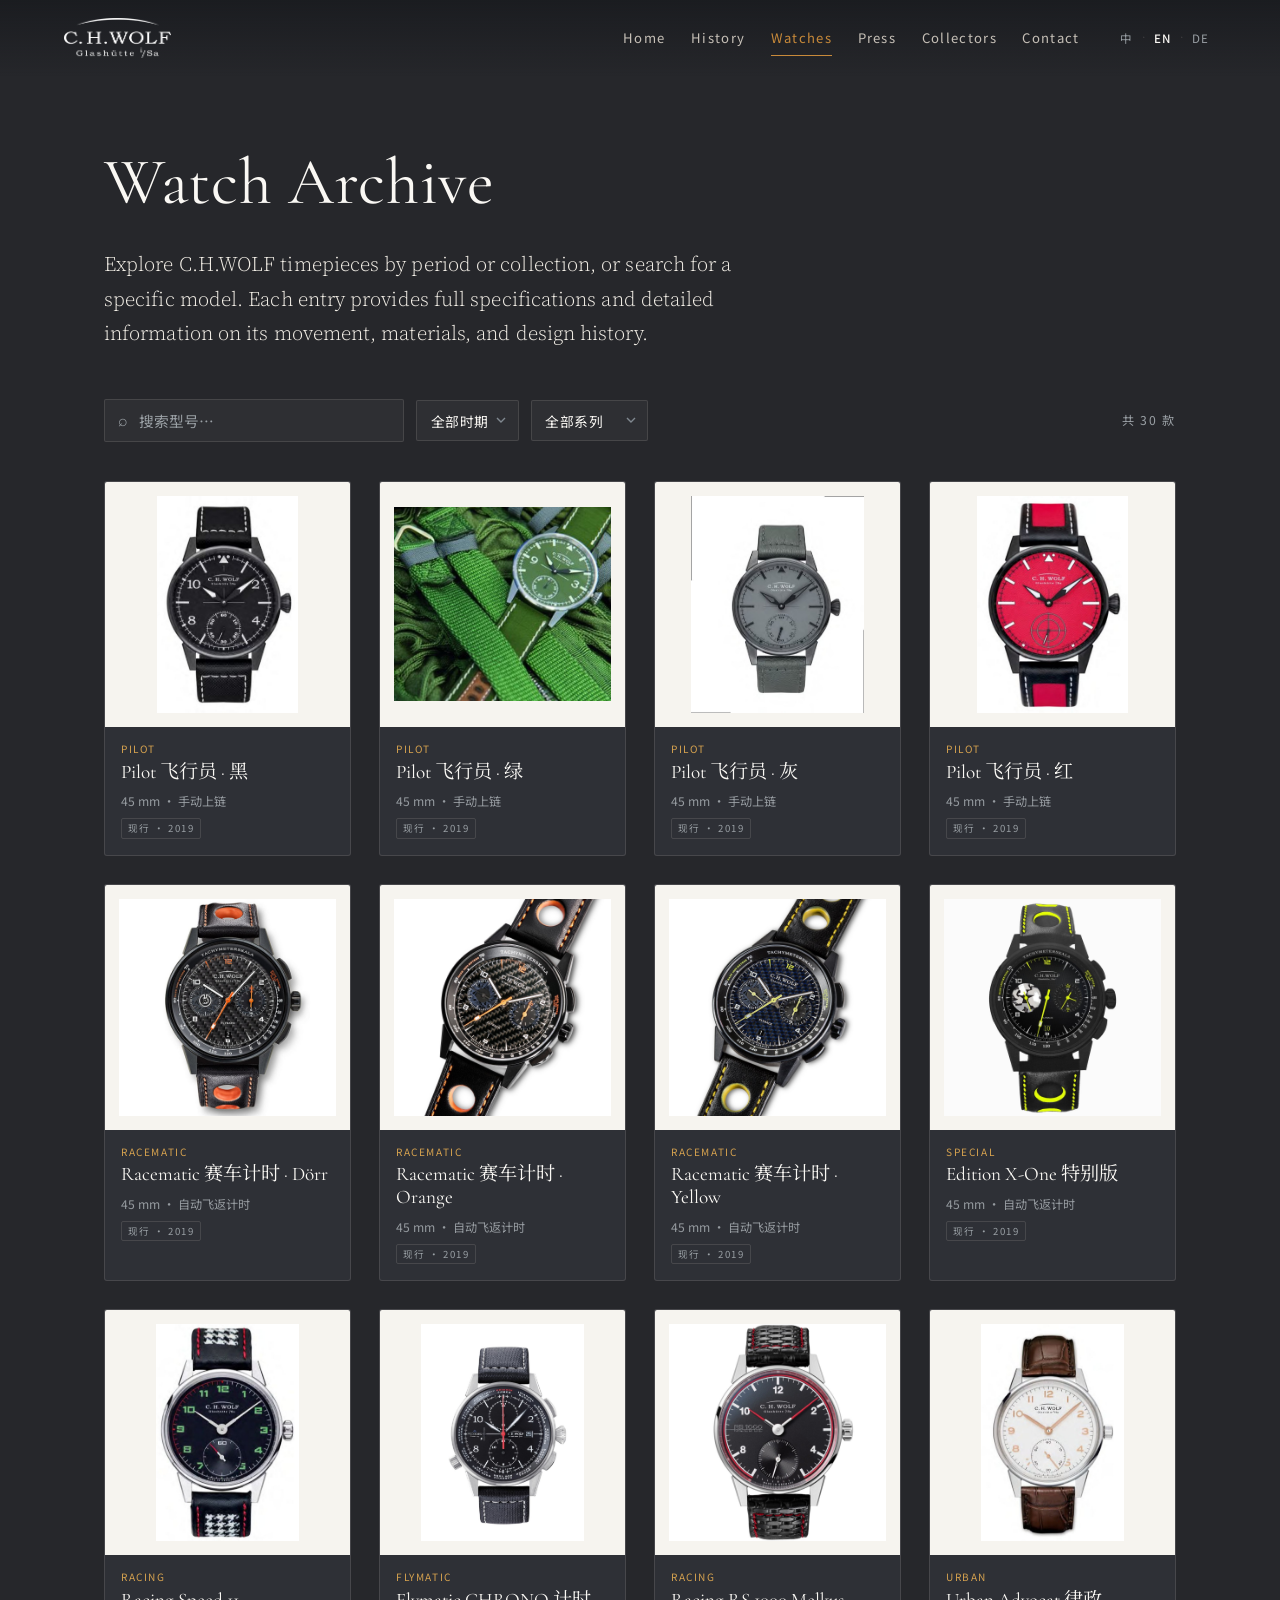
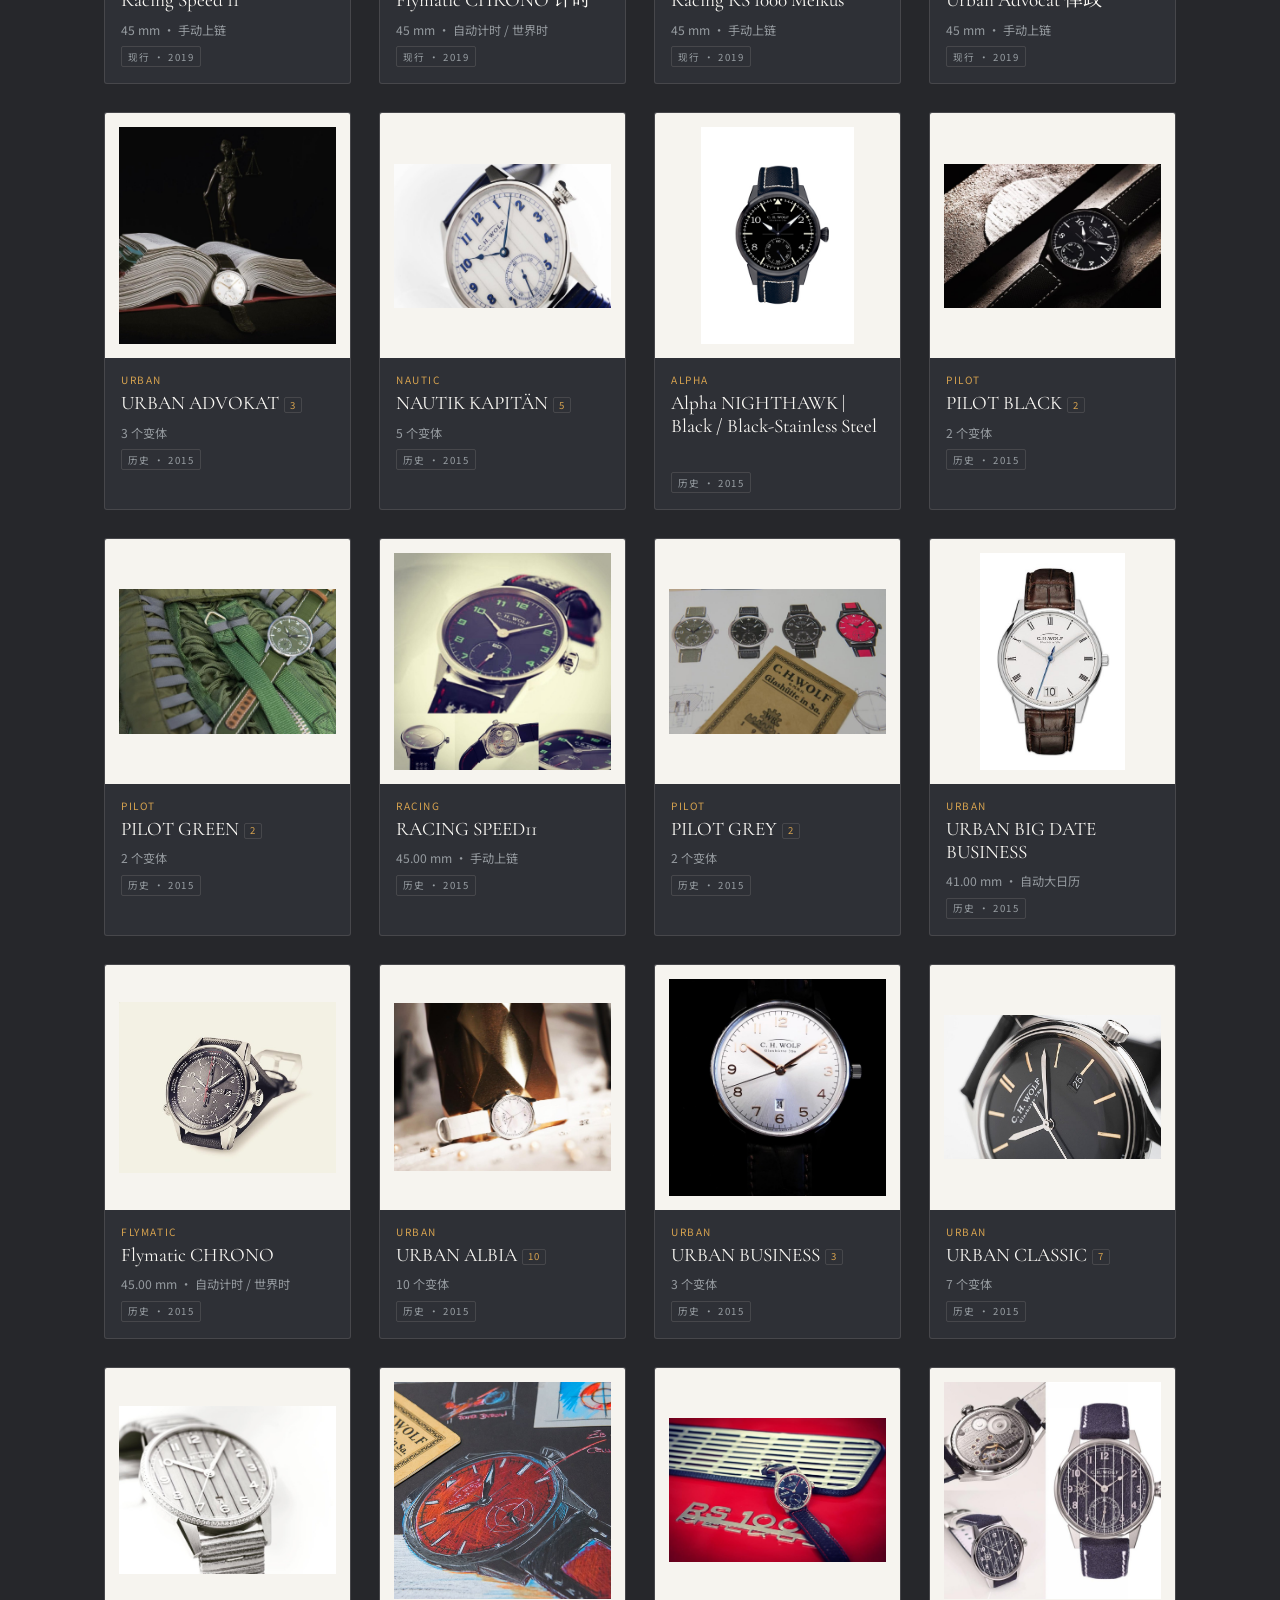
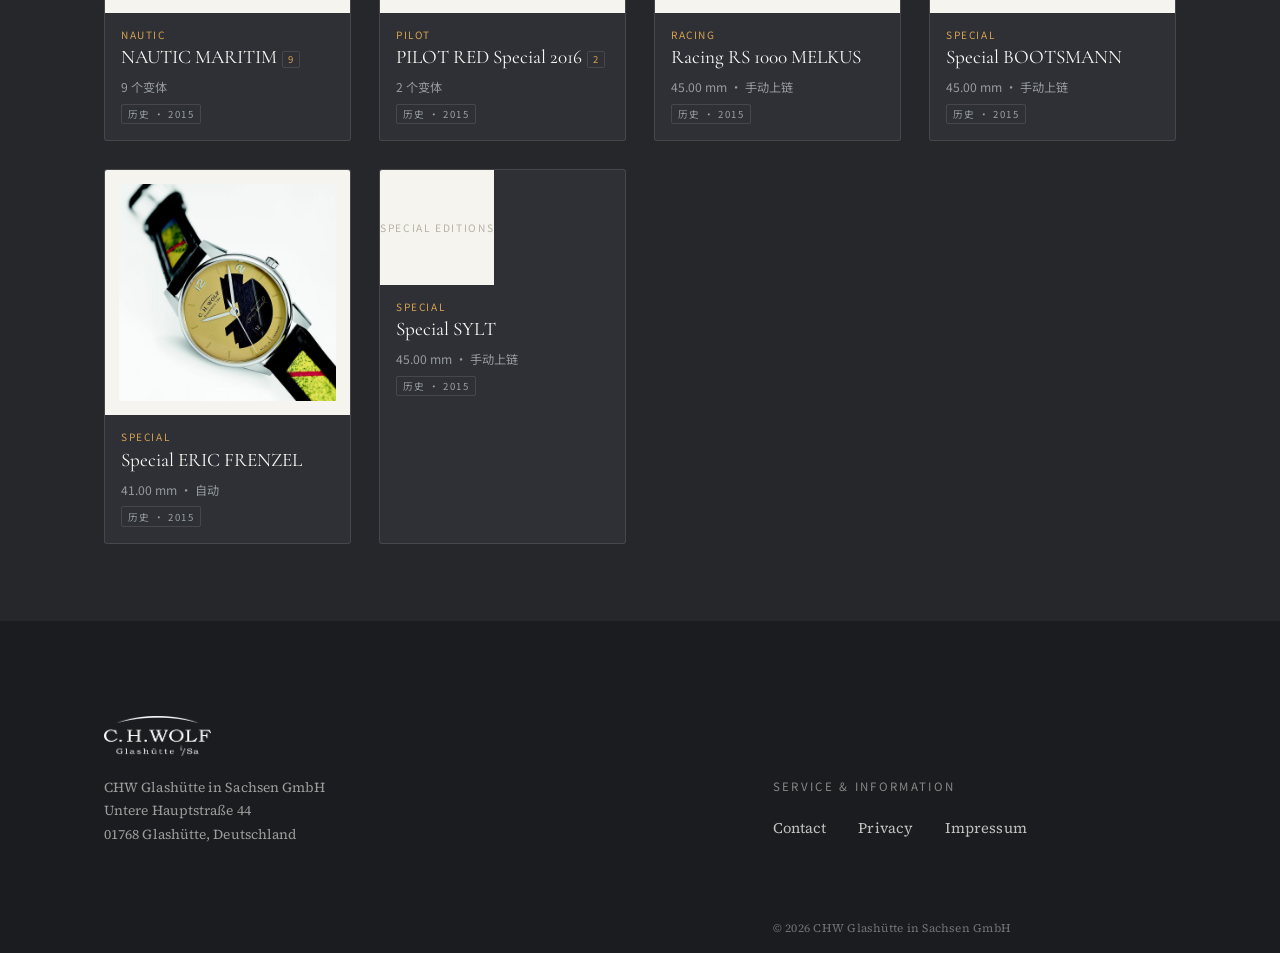
==== commit 10972736: "Add files via upload" ====
--- a/archive.html
+++ b/archive.html
@@ -8,8 +8,7 @@
 <link rel="preconnect" href="https://fonts.googleapis.com">
 <link rel="preconnect" href="https://fonts.gstatic.com" crossorigin>
 <link rel="stylesheet" href="assets/css/site.css?v=45">
-  <meta name="robots" content="noindex,nofollow">
-  <link rel="canonical" href="https://www.chwolf.de/archive.html">
+  <link rel="canonical" href="https://chwolf-glashuette.de/archive.html">
   <meta property="og:type" content="website">
   <meta property="og:site_name" content="C.H. WOLF">
   <meta property="og:locale" content="zh_CN">
@@ -17,17 +16,16 @@
   <meta property="og:locale:alternate" content="de_DE">
   <meta property="og:title" content="品牌档案 · C.H. WOLF">
   <meta property="og:description" content="C.H. WOLF 腕表档案：按系列与年代检索各款型号的机芯、材料与设计背景。">
-  <meta property="og:url" content="https://www.chwolf.de/archive.html">
-  <meta property="og:image" content="https://www.chwolf.de/assets/img/og-image.jpg">
+  <meta property="og:url" content="https://chwolf-glashuette.de/archive.html">
+  <meta property="og:image" content="https://chwolf-glashuette.de/assets/img/og-image.jpg">
   <meta property="og:image:width" content="1200">
   <meta property="og:image:height" content="630">
   <meta name="twitter:card" content="summary_large_image">
   <meta name="twitter:title" content="品牌档案 · C.H. WOLF">
   <meta name="twitter:description" content="C.H. WOLF 腕表档案：按系列与年代检索各款型号的机芯、材料与设计背景。">
-  <meta name="twitter:image" content="https://www.chwolf.de/assets/img/og-image.jpg">
-  <script src="assets/js/gate.js"></script>
-  <script type="application/ld+json">{"@context":"https://schema.org","@type":"Organization","name":"C.H. WOLF","legalName":"CHW Glashütte in Sachsen GmbH","url":"https://www.chwolf.de/","logo":"https://www.chwolf.de/assets/img/logo.png","image":"https://www.chwolf.de/assets/img/og-image.jpg","foundingDate":"1868","description":"源自格拉苏蒂的制表名号，创立于 1868 年。以精密机械与有明确来历的材料，制作机械腕表。","address":{"@type":"PostalAddress","streetAddress":"Untere Hauptstraße 44","postalCode":"01768","addressLocality":"Glashütte","addressCountry":"DE"}}</script>
-  <script type="application/ld+json">{"@context":"https://schema.org","@type":"ItemList","name":"C.H. WOLF 腕表档案","numberOfItems":65,"itemListElement":[{"@type":"ListItem","position":1,"item":{"@type":"Product","name":"Pilot 飞行员 · 黑","brand":{"@type":"Brand","name":"C.H. WOLF"},"category":"Pilot","url":"https://www.chwolf.de/archive.html","image":"https://www.chwolf.de/assets/img/products/2019/150/Pilot-Black.jpg"}},{"@type":"ListItem","position":2,"item":{"@type":"Product","name":"Pilot 飞行员 · 绿","brand":{"@type":"Brand","name":"C.H. WOLF"},"category":"Pilot","url":"https://www.chwolf.de/archive.html","image":"https://www.chwolf.de/assets/img/products/2019/149/Pilot-Green-A.jpg"}},{"@type":"ListItem","position":3,"item":{"@type":"Product","name":"Pilot 飞行员 · 灰","brand":{"@type":"Brand","name":"C.H. WOLF"},"category":"Pilot","url":"https://www.chwolf.de/archive.html","image":"https://www.chwolf.de/assets/img/products/2019/151/Pilot-Grey.jpg"}},{"@type":"ListItem","position":4,"item":{"@type":"Product","name":"Pilot 飞行员 · 红","brand":{"@type":"Brand","name":"C.H. WOLF"},"category":"Pilot","url":"https://www.chwolf.de/archive.html","image":"https://www.chwolf.de/assets/img/products/2019/152/Pilot-Red.jpg"}},{"@type":"ListItem","position":5,"item":{"@type":"Product","name":"Racematic 赛车计时 · Dörr","brand":{"@type":"Brand","name":"C.H. WOLF"},"category":"Racematic","url":"https://www.chwolf.de/archive.html","image":"https://www.chwolf.de/assets/img/products/2019/136/2016-08-16-JG-022-optimiert4.jpg"}},{"@type":"ListItem","position":6,"item":{"@type":"Product","name":"Racematic 赛车计时 · Orange","brand":{"@type":"Brand","name":"C.H. WOLF"},"category":"Racematic","url":"https://www.chwolf.de/archive.html","image":"https://www.chwolf.de/assets/img/products/2019/146/Racematic-Orange-1.jpg"}},{"@type":"ListItem","position":7,"item":{"@type":"Product","name":"Racematic 赛车计时 · Yellow","brand":{"@type":"Brand","name":"C.H. WOLF"},"category":"Racematic","url":"https://www.chwolf.de/archive.html","image":"https://www.chwolf.de/assets/img/products/2019/147/Racematic-Yellow-1.jpg"}},{"@type":"ListItem","position":8,"item":{"@type":"Product","name":"Edition X-One 特别版","brand":{"@type":"Brand","name":"C.H. WOLF"},"category":"Special Editions","url":"https://www.chwolf.de/archive.html","image":"https://www.chwolf.de/assets/img/products/2019/145/X-ONE-Uhr.jpg"}},{"@type":"ListItem","position":9,"item":{"@type":"Product","name":"Racing Speed 11","brand":{"@type":"Brand","name":"C.H. WOLF"},"category":"Racing","url":"https://www.chwolf.de/archive.html","image":"https://www.chwolf.de/assets/img/products/2019/148/Racing-Speed-11.jpg"}},{"@type":"ListItem","position":10,"item":{"@type":"Product","name":"Flymatic CHRONO 计时","brand":{"@type":"Brand","name":"C.H. WOLF"},"category":"Flymatic","url":"https://www.chwolf.de/archive.html","image":"https://www.chwolf.de/assets/img/products/2019/153/-Flymatic-E2-FINALE-Variante-RUssobank.jpg"}},{"@type":"ListItem","position":11,"item":{"@type":"Product","name":"Racing RS 1000 Melkus","brand":{"@type":"Brand","name":"C.H. WOLF"},"category":"Racing","url":"https://www.chwolf.de/archive.html","image":"https://www.chwolf.de/assets/img/products/2019/142/Melkus-Uhr-Frontale.jpg"}},{"@type":"ListItem","position":12,"item":{"@type":"Product","name":"Urban Advocat 律政","brand":{"@type":"Brand","name":"C.H. WOLF"},"category":"Urban","url":"https://www.chwolf.de/archive.html","image":"https://www.chwolf.de/assets/img/products/2019/154/Urban-Advovat-Argente.jpg"}},{"@type":"ListItem","position":13,"item":{"@type":"Product","name":"Alpha ADVOKAT | Mocca / Stainless Steel","brand":{"@type":"Brand","name":"C.H. WOLF"},"category":"ALPHA Advokat","url":"https://www.chwolf.de/archive.html","image":"https://www.chwolf.de/assets/img/products/ig/BAg0H2SQzjI.jpg"}},{"@type":"ListItem","position":14,"item":{"@type":"Product","name":"URBAN ADVOKAT | 摩卡 / 钢","brand":{"@type":"Brand","name":"C.H. WOLF"},"category":"ALPHA Advokat","url":"https://www.chwolf.de/archive.html","image":"https://www.chwolf.de/assets/img/products/ig/BAg0H2SQzjI.jpg"}},{"@type":"ListItem","position":15,"item":{"@type":"Product","name":"URBAN ADVOKAT | 午夜蓝 / 钢","brand":{"@type":"Brand","name":"C.H. WOLF"},"category":"ALPHA Advokat","url":"https://www.chwolf.de/archive.html","image":"https://www.chwolf.de/assets/img/products/ig/-wGxd4Qzgf.jpg"}},{"@type":"ListItem","position":16,"item":{"@type":"Product","name":"NAUTIK KAPITÄN | 灰橡木 / 钢","brand":{"@type":"Brand","name":"C.H. WOLF"},"category":"NAUTIC Kapitän","url":"https://www.chwolf.de/archive.html","image":"https://www.chwolf.de/assets/img/products/ig/_ZcYdaQzhk.jpg"}},{"@type":"ListItem","position":17,"item":{"@type":"Product","name":"Alpha KAPITAEN | 可提贝 / Stainless Steel","brand":{"@type":"Brand","name":"C.H. WOLF"},"category":"NAUTIC Kapitän","url":"https://www.chwolf.de/archive.html","image":"https://www.chwolf.de/assets/img/products/ig/_ZcYdaQzhk.jpg"}},{"@type":"ListItem","position":18,"item":{"@type":"Product","name":"NAUTIK KAPITÄN | 可提贝木 / 钢","brand":{"@type":"Brand","name":"C.H. WOLF"},"category":"NAUTIC Kapitän","url":"https://www.chwolf.de/archive.html","image":"https://www.chwolf.de/assets/img/products/ig/_ZcYdaQzhk.jpg"}},{"@type":"ListItem","position":19,"item":{"@type":"Product","name":"NAUTIK KAPITÄN | 夜桦木 / 钢","brand":{"@type":"Brand","name":"C.H. WOLF"},"category":"NAUTIC Kapitän","url":"https://www.chwolf.de/archive.html","image":"https://www.chwolf.de/assets/img/products/ig/_ZcYdaQzhk.jpg"}},{"@type":"ListItem","position":20,"item":{"@type":"Product","name":"NAUTIK KAPITÄN | sibirische 冰桦木 / 钢","brand":{"@type":"Brand","name":"C.H. WOLF"},"category":"NAUTIC Kapitän","url":"https://www.chwolf.de/archive.html","image":"https://www.chwolf.de/assets/img/products/ig/_ZcYdaQzhk.jpg"}},{"@type":"ListItem","position":21,"item":{"@type":"Product","name":"Alpha NIGHTHAWK | Black / Black-Stainless Steel","brand":{"@type":"Brand","name":"C.H. WOLF"},"category":"ALPHA Nighthawk","url":"https://www.chwolf.de/archive.html","image":"https://www.chwolf.de/assets/img/products/10__Alpha_NightHawk_Stahl_schwarz_schwarz1.jpg"}},{"@type":"ListItem","position":22,"item":{"@type":"Product","name":"PILOT BLACK | Schwarz / 钢-Schwarz","brand":{"@type":"Brand","name":"C.H. WOLF"},"category":"PILOT","url":"https://www.chwolf.de/archive.html","image":"https://www.chwolf.de/assets/img/products/ig/-td_iCwzib.jpg"}},{"@type":"ListItem","position":23,"item":{"@type":"Product","name":"PILOT GREEN | Oliv绿 / 钢","brand":{"@type":"Brand","name":"C.H. WOLF"},"category":"PILOT","url":"https://www.chwolf.de/archive.html","image":"https://www.chwolf.de/assets/img/products/ig/-gmPTewzgs.jpg"}},{"@type":"ListItem","position":24,"item":{"@type":"Product","name":"RACING SPEED11","brand":{"@type":"Brand","name":"C.H. WOLF"},"category":"RACING","url":"https://www.chwolf.de/archive.html","image":"https://www.chwolf.de/assets/img/products/ig/BBXh36wwzvi.jpg"}},{"@type":"ListItem","position":25,"item":{"@type":"Product","name":"PILOT GREY | Grau / 钢-深灰","brand":{"@type":"Brand","name":"C.H. WOLF"},"category":"PILOT","url":"https://www.chwolf.de/archive.html","image":"https://www.chwolf.de/assets/img/products/ig/_Hb3aowzjF.jpg"}},{"@type":"ListItem","position":26,"item":{"@type":"Product","name":"URBAN BIG DATE BUSINESS","brand":{"@type":"Brand","name":"C.H. WOLF"},"category":"HEMATIC Business","url":"https://www.chwolf.de/archive.html","image":"https://www.chwolf.de/assets/img/products/ig/urban-big-date-business.jpg"}},{"@type":"ListItem","position":27,"item":{"@type":"Product","name":"Flymatic CHRONO","brand":{"@type":"Brand","name":"C.H. WOLF"},"category":"FLYMATIC","url":"https://www.chwolf.de/archive.html","image":"https://www.chwolf.de/assets/img/products/ig/-TbI6MQzgW.jpg"}},{"@type":"ListItem","position":28,"item":{"@type":"Product","name":"URBAN ALBIA | 银白 / 玫瑰金 / 明亮式切割钻石","brand":{"@type":"Brand","name":"C.H. WOLF"},"category":"HEMATIC Albia","url":"https://www.chwolf.de/archive.html","image":"https://www.chwolf.de/assets/img/products/ig/-bIQW9wzpQ.jpg"}},{"@type":"ListItem","position":29,"item":{"@type":"Product","name":"URBAN ALBIA | 银白 / 玫瑰金","brand":{"@type":"Brand","name":"C.H. WOLF"},"category":"HEMATIC Albia","url":"https://www.chwolf.de/archive.html","image":"https://www.chwolf.de/assets/img/products/ig/-bIQW9wzpQ.jpg"}},{"@type":"ListItem","position":30,"item":{"@type":"Product","name":"URBAN ALBIA | 银白 / 钢 / 明亮式切割钻石","brand":{"@type":"Brand","name":"C.H. WOLF"},"category":"HEMATIC Albia","url":"https://www.chwolf.de/archive.html","image":"https://www.chwolf.de/assets/img/products/ig/-bIQW9wzpQ.jpg"}},{"@type":"ListItem","position":31,"item":{"@type":"Product","name":"URBAN ALBIA | 银白 / 钢","brand":{"@type":"Brand","name":"C.H. WOLF"},"category":"HEMATIC Albia","url":"https://www.chwolf.de/archive.html","image":"https://www.chwolf.de/assets/img/products/ig/-bIQW9wzpQ.jpg"}},{"@type":"ListItem","position":32,"item":{"@type":"Product","name":"URBAN ALBIA | 勃艮第红 / 钢 / 明亮式切割钻石","brand":{"@type":"Brand","name":"C.H. WOLF"},"category":"HEMATIC Albia","url":"https://www.chwolf.de/archive.html","image":"https://www.chwolf.de/assets/img/products/ig/_e7-CtwznB.jpg"}},{"@type":"ListItem","position":33,"item":{"@type":"Product","name":"URBAN ALBIA | 勃艮第红 / 钢","brand":{"@type":"Brand","name":"C.H. WOLF"},"category":"HEMATIC Albia","url":"https://www.chwolf.de/archive.html","image":"https://www.chwolf.de/assets/img/products/ig/_e7-CtwznB.jpg"}},{"@type":"ListItem","position":34,"item":{"@type":"Product","name":"URBAN ALBIA | 珍珠贝母 / 玫瑰金 / 明亮式切割钻石","brand":{"@type":"Brand","name":"C.H. WOLF"},"category":"HEMATIC Albia","url":"https://www.chwolf.de/archive.html","image":"https://www.chwolf.de/assets/img/products/ig/BBwx6oVQzhR.jpg"}},{"@type":"ListItem","position":35,"item":{"@type":"Product","name":"URBAN ALBIA | 珍珠贝母 / 玫瑰金","brand":{"@type":"Brand","name":"C.H. WOLF"},"category":"HEMATIC Albia","url":"https://www.chwolf.de/archive.html","image":"https://www.chwolf.de/assets/img/products/ig/BBwx6oVQzhR.jpg"}},{"@type":"ListItem","position":36,"item":{"@type":"Product","name":"URBAN ALBIA | 珍珠贝母 / 钢 / 明亮式切割钻石","brand":{"@type":"Brand","name":"C.H. WOLF"},"category":"HEMATIC Albia","url":"https://www.chwolf.de/archive.html","image":"https://www.chwolf.de/assets/img/products/ig/BBwx6oVQzhR.jpg"}},{"@type":"ListItem","position":37,"item":{"@type":"Product","name":"URBAN ALBIA | 珍珠贝母 / 钢","brand":{"@type":"Brand","name":"C.H. WOLF"},"category":"HEMATIC Albia","url":"https://www.chwolf.de/archive.html","image":"https://www.chwolf.de/assets/img/products/ig/BBwx6oVQzhR.jpg"}},{"@type":"ListItem","position":38,"item":{"@type":"Product","name":"URBAN BUSINESS | 银白 / 钢 / 明亮式切钻","brand":{"@type":"Brand","name":"C.H. WOLF"},"category":"HEMATIC Business","url":"https://www.chwolf.de/archive.html","image":"https://www.chwolf.de/assets/img/products/ig/-eKqAUQzu8.jpg"}},{"@type":"ListItem","position":39,"item":{"@type":"Product","name":"URBAN BUSINESS | 摩卡 / 钢 / 明亮式切割钻石","brand":{"@type":"Brand","name":"C.H. WOLF"},"category":"HEMATIC Business","url":"https://www.chwolf.de/archive.html","image":"https://www.chwolf.de/assets/img/products/ig/BAHa8JAwzvs.jpg"}},{"@type":"ListItem","position":40,"item":{"@type":"Product","name":"Hematic CLASSIC | Anthracite / Stainless Steel","brand":{"@type":"Brand","name":"C.H. WOLF"},"category":"HEMATIC Classic","url":"https://www.chwolf.de/archive.html","image":"https://www.chwolf.de/assets/img/products/ig/BBj4qDvwzln.jpg"}},{"@type":"ListItem","position":41,"item":{"@type":"Product","name":"URBAN CLASSIC | 深灰 / 钢","brand":{"@type":"Brand","name":"C.H. WOLF"},"category":"HEMATIC Classic","url":"https://www.chwolf.de/archive.html","image":"https://www.chwolf.de/assets/img/products/ig/BBj4qDvwzln.jpg"}},{"@type":"ListItem","position":42,"item":{"@type":"Product","name":"URBAN CLASSIC | 银白 / 玫瑰金","brand":{"@type":"Brand","name":"C.H. WOLF"},"category":"HEMATIC Classic","url":"https://www.chwolf.de/archive.html","image":"https://www.chwolf.de/assets/img/products/ig/_CDaTUwzkk.jpg"}},{"@type":"ListItem","position":43,"item":{"@type":"Product","name":"URBAN BUSINESS | 银白 / 钢","brand":{"@type":"Brand","name":"C.H. WOLF"},"category":"HEMATIC Business","url":"https://www.chwolf.de/archive.html","image":"https://www.chwolf.de/assets/img/products/ig/-eKqAUQzu8.jpg"}},{"@type":"ListItem","position":44,"item":{"@type":"Product","name":"URBAN CLASSIC | 银白 / 钢","brand":{"@type":"Brand","name":"C.H. WOLF"},"category":"HEMATIC Classic","url":"https://www.chwolf.de/archive.html","image":"https://www.chwolf.de/assets/img/products/ig/_CDaTUwzkk.jpg"}},{"@type":"ListItem","position":45,"item":{"@type":"Product","name":"URBAN CLASSIC | Schwarz / 玫瑰金","brand":{"@type":"Brand","name":"C.H. WOLF"},"category":"HEMATIC Classic","url":"https://www.chwolf.de/archive.html","image":"https://www.chwolf.de/assets/img/products/ig/-_qypRQzk8.jpg"}},{"@type":"ListItem","position":46,"item":{"@type":"Product","name":"URBAN CLASSIC | Schwarz / 钢","brand":{"@type":"Brand","name":"C.H. WOLF"},"category":"HEMATIC Classic","url":"https://www.chwolf.de/archive.html","image":"https://www.chwolf.de/assets/img/products/ig/-_qypRQzk8.jpg"}},{"@type":"ListItem","position":47,"item":{"@type":"Product","name":"NAUTIC MARITIM | 灰橡木 / 钢 / 明亮式切割钻石","brand":{"@type":"Brand","name":"C.H. WOLF"},"category":"NAUTIC Maritim","url":"https://www.chwolf.de/archive.html","image":"https://www.chwolf.de/assets/img/products/ig/-MHcWjwzjl.jpg"}},{"@type":"ListItem","position":48,"item":{"@type":"Product","name":"NAUTIC MARITIM | 灰橡木 / 钢","brand":{"@type":"Brand","name":"C.H. WOLF"},"category":"NAUTIC Maritim","url":"https://www.chwolf.de/archive.html","image":"https://www.chwolf.de/assets/img/products/ig/-MHcWjwzjl.jpg"}},{"@type":"ListItem","position":49,"item":{"@type":"Product","name":"NAUTIC MARITIM | 可提贝木 / 明亮式切割钻石","brand":{"@type":"Brand","name":"C.H. WOLF"},"category":"NAUTIC Maritim","url":"https://www.chwolf.de/archive.html","image":"https://www.chwolf.de/assets/img/products/ig/-MHcWjwzjl.jpg"}},{"@type":"ListItem","position":50,"item":{"@type":"Product","name":"NAUTIC MARITIM | 可提贝木 / 玫瑰金","brand":{"@type":"Brand","name":"C.H. WOLF"},"category":"NAUTIC Maritim","url":"https://www.chwolf.de/archive.html","image":"https://www.chwolf.de/assets/img/products/ig/-MHcWjwzjl.jpg"}},{"@type":"ListItem","position":51,"item":{"@type":"Product","name":"Hematic MARITIM | Night birch / Stainless Steel","brand":{"@type":"Brand","name":"C.H. WOLF"},"category":"HEMATIC","url":"https://www.chwolf.de/archive.html","image":"https://www.chwolf.de/assets/img/products/ig/-MHcWjwzjl.jpg"}},{"@type":"ListItem","position":52,"item":{"@type":"Product","name":"NAUTIC MARITIM | 夜桦木 / 钢 / 明亮式切割钻石","brand":{"@type":"Brand","name":"C.H. WOLF"},"category":"NAUTIC Maritim","url":"https://www.chwolf.de/archive.html","image":"https://www.chwolf.de/assets/img/products/ig/-MHcWjwzjl.jpg"}},{"@type":"ListItem","position":53,"item":{"@type":"Product","name":"NAUTIC MARITIM | 夜桦木 / 钢","brand":{"@type":"Brand","name":"C.H. WOLF"},"category":"NAUTIC Maritim","url":"https://www.chwolf.de/archive.html","image":"https://www.chwolf.de/assets/img/products/ig/-MHcWjwzjl.jpg"}},{"@type":"ListItem","position":54,"item":{"@type":"Product","name":"NAUTIC MARITIM | 柚木 / 钢 / 明亮式切割钻石","brand":{"@type":"Brand","name":"C.H. WOLF"},"category":"NAUTIC Maritim","url":"https://www.chwolf.de/archive.html","image":"https://www.chwolf.de/assets/img/products/ig/-MHcWjwzjl.jpg"}},{"@type":"ListItem","position":55,"item":{"@type":"Product","name":"NAUTIC MARITIM | 柚木 / 钢","brand":{"@type":"Brand","name":"C.H. WOLF"},"category":"NAUTIC Maritim","url":"https://www.chwolf.de/archive.html","image":"https://www.chwolf.de/assets/img/products/ig/-MHcWjwzjl.jpg"}},{"@type":"ListItem","position":56,"item":{"@type":"Product","name":"PILOT BLACK Special 2016","brand":{"@type":"Brand","name":"C.H. WOLF"},"category":"PILOT","url":"https://www.chwolf.de/archive.html","image":"https://www.chwolf.de/assets/img/products/ig/-td_iCwzib.jpg"}},{"@type":"ListItem","position":57,"item":{"@type":"Product","name":"PILOT GREEN Special 2016","brand":{"@type":"Brand","name":"C.H. WOLF"},"category":"PILOT","url":"https://www.chwolf.de/archive.html","image":"https://www.chwolf.de/assets/img/products/ig/BBo6zdFwzhb.jpg"}},{"@type":"ListItem","position":58,"item":{"@type":"Product","name":"PILOT GREY Special 2016","brand":{"@type":"Brand","name":"C.H. WOLF"},"category":"PILOT","url":"https://www.chwolf.de/archive.html","image":"https://www.chwolf.de/assets/img/products/ig/_Hb3aowzjF.jpg"}},{"@type":"ListItem","position":59,"item":{"@type":"Product","name":"PILOT RED Special 2016","brand":{"@type":"Brand","name":"C.H. WOLF"},"category":"PILOT","url":"https://www.chwolf.de/archive.html","image":"https://www.chwolf.de/assets/img/products/ig/-RTwyPwzk1.jpg"}},{"@type":"ListItem","position":60,"item":{"@type":"Product","name":"PILOT RED","brand":{"@type":"Brand","name":"C.H. WOLF"},"category":"PILOT","url":"https://www.chwolf.de/archive.html","image":"https://www.chwolf.de/assets/img/products/ig/-RTwyPwzk1.jpg"}},{"@type":"ListItem","position":61,"item":{"@type":"Product","name":"Racing RS 1000 MELKUS","brand":{"@type":"Brand","name":"C.H. WOLF"},"category":"RACING","url":"https://www.chwolf.de/archive.html","image":"https://www.chwolf.de/assets/img/products/ig/-qrWCAQzlC.jpg"}},{"@type":"ListItem","position":62,"item":{"@type":"Product","name":"Special BOOTSMANN","brand":{"@type":"Brand","name":"C.H. WOLF"},"category":"Special Editions","url":"https://www.chwolf.de/archive.html","image":"https://www.chwolf.de/assets/img/products/ig/_jqX-MQzl7.jpg"}},{"@type":"ListItem","position":63,"item":{"@type":"Product","name":"Special ERIC FRENZEL","brand":{"@type":"Brand","name":"C.H. WOLF"},"category":"Special Editions","url":"https://www.chwolf.de/archive.html","image":"https://www.chwolf.de/assets/img/products/ig/_o2C-ZQzn5.jpg"}},{"@type":"ListItem","position":64,"item":{"@type":"Product","name":"Special SYLT","brand":{"@type":"Brand","name":"C.H. WOLF"},"category":"Special Editions","url":"https://www.chwolf.de/archive.html"}},{"@type":"ListItem","position":65,"item":{"@type":"Product","name":"URBAN CLASSIC BLACK","brand":{"@type":"Brand","name":"C.H. WOLF"},"category":"HEMATIC Classic","url":"https://www.chwolf.de/archive.html","image":"https://www.chwolf.de/assets/img/products/ig/-_qypRQzk8.jpg"}}]}</script>
+  <meta name="twitter:image" content="https://chwolf-glashuette.de/assets/img/og-image.jpg">
+  <script type="application/ld+json">{"@context":"https://schema.org","@type":"Organization","name":"C.H. WOLF","legalName":"CHW Glashütte in Sachsen GmbH","url":"https://chwolf-glashuette.de/","logo":"https://chwolf-glashuette.de/assets/img/logo.png","image":"https://chwolf-glashuette.de/assets/img/og-image.jpg","foundingDate":"1868","description":"源自格拉苏蒂的制表名号，创立于 1868 年。以精密机械与有明确来历的材料，制作机械腕表。","address":{"@type":"PostalAddress","streetAddress":"Untere Hauptstraße 44","postalCode":"01768","addressLocality":"Glashütte","addressCountry":"DE"}}</script>
+  <script type="application/ld+json">{"@context":"https://schema.org","@type":"ItemList","name":"C.H. WOLF 腕表档案","numberOfItems":65,"itemListElement":[{"@type":"ListItem","position":1,"item":{"@type":"Product","name":"Pilot 飞行员 · 黑","brand":{"@type":"Brand","name":"C.H. WOLF"},"category":"Pilot","url":"https://chwolf-glashuette.de/archive.html","image":"https://chwolf-glashuette.de/assets/img/products/2019/150/Pilot-Black.jpg"}},{"@type":"ListItem","position":2,"item":{"@type":"Product","name":"Pilot 飞行员 · 绿","brand":{"@type":"Brand","name":"C.H. WOLF"},"category":"Pilot","url":"https://chwolf-glashuette.de/archive.html","image":"https://chwolf-glashuette.de/assets/img/products/2019/149/Pilot-Green-A.jpg"}},{"@type":"ListItem","position":3,"item":{"@type":"Product","name":"Pilot 飞行员 · 灰","brand":{"@type":"Brand","name":"C.H. WOLF"},"category":"Pilot","url":"https://chwolf-glashuette.de/archive.html","image":"https://chwolf-glashuette.de/assets/img/products/2019/151/Pilot-Grey.jpg"}},{"@type":"ListItem","position":4,"item":{"@type":"Product","name":"Pilot 飞行员 · 红","brand":{"@type":"Brand","name":"C.H. WOLF"},"category":"Pilot","url":"https://chwolf-glashuette.de/archive.html","image":"https://chwolf-glashuette.de/assets/img/products/2019/152/Pilot-Red.jpg"}},{"@type":"ListItem","position":5,"item":{"@type":"Product","name":"Racematic 赛车计时 · Dörr","brand":{"@type":"Brand","name":"C.H. WOLF"},"category":"Racematic","url":"https://chwolf-glashuette.de/archive.html","image":"https://chwolf-glashuette.de/assets/img/products/2019/136/2016-08-16-JG-022-optimiert4.jpg"}},{"@type":"ListItem","position":6,"item":{"@type":"Product","name":"Racematic 赛车计时 · Orange","brand":{"@type":"Brand","name":"C.H. WOLF"},"category":"Racematic","url":"https://chwolf-glashuette.de/archive.html","image":"https://chwolf-glashuette.de/assets/img/products/2019/146/Racematic-Orange-1.jpg"}},{"@type":"ListItem","position":7,"item":{"@type":"Product","name":"Racematic 赛车计时 · Yellow","brand":{"@type":"Brand","name":"C.H. WOLF"},"category":"Racematic","url":"https://chwolf-glashuette.de/archive.html","image":"https://chwolf-glashuette.de/assets/img/products/2019/147/Racematic-Yellow-1.jpg"}},{"@type":"ListItem","position":8,"item":{"@type":"Product","name":"Edition X-One 特别版","brand":{"@type":"Brand","name":"C.H. WOLF"},"category":"Special Editions","url":"https://chwolf-glashuette.de/archive.html","image":"https://chwolf-glashuette.de/assets/img/products/2019/145/X-ONE-Uhr.jpg"}},{"@type":"ListItem","position":9,"item":{"@type":"Product","name":"Racing Speed 11","brand":{"@type":"Brand","name":"C.H. WOLF"},"category":"Racing","url":"https://chwolf-glashuette.de/archive.html","image":"https://chwolf-glashuette.de/assets/img/products/2019/148/Racing-Speed-11.jpg"}},{"@type":"ListItem","position":10,"item":{"@type":"Product","name":"Flymatic CHRONO 计时","brand":{"@type":"Brand","name":"C.H. WOLF"},"category":"Flymatic","url":"https://chwolf-glashuette.de/archive.html","image":"https://chwolf-glashuette.de/assets/img/products/2019/153/-Flymatic-E2-FINALE-Variante-RUssobank.jpg"}},{"@type":"ListItem","position":11,"item":{"@type":"Product","name":"Racing RS 1000 Melkus","brand":{"@type":"Brand","name":"C.H. WOLF"},"category":"Racing","url":"https://chwolf-glashuette.de/archive.html","image":"https://chwolf-glashuette.de/assets/img/products/2019/142/Melkus-Uhr-Frontale.jpg"}},{"@type":"ListItem","position":12,"item":{"@type":"Product","name":"Urban Advocat 律政","brand":{"@type":"Brand","name":"C.H. WOLF"},"category":"Urban","url":"https://chwolf-glashuette.de/archive.html","image":"https://chwolf-glashuette.de/assets/img/products/2019/154/Urban-Advovat-Argente.jpg"}},{"@type":"ListItem","position":13,"item":{"@type":"Product","name":"Alpha ADVOKAT | Mocca / Stainless Steel","brand":{"@type":"Brand","name":"C.H. WOLF"},"category":"ALPHA Advokat","url":"https://chwolf-glashuette.de/archive.html","image":"https://chwolf-glashuette.de/assets/img/products/ig/BAg0H2SQzjI.jpg"}},{"@type":"ListItem","position":14,"item":{"@type":"Product","name":"URBAN ADVOKAT | 摩卡 / 钢","brand":{"@type":"Brand","name":"C.H. WOLF"},"category":"ALPHA Advokat","url":"https://chwolf-glashuette.de/archive.html","image":"https://chwolf-glashuette.de/assets/img/products/ig/BAg0H2SQzjI.jpg"}},{"@type":"ListItem","position":15,"item":{"@type":"Product","name":"URBAN ADVOKAT | 午夜蓝 / 钢","brand":{"@type":"Brand","name":"C.H. WOLF"},"category":"ALPHA Advokat","url":"https://chwolf-glashuette.de/archive.html","image":"https://chwolf-glashuette.de/assets/img/products/ig/-wGxd4Qzgf.jpg"}},{"@type":"ListItem","position":16,"item":{"@type":"Product","name":"NAUTIK KAPITÄN | 灰橡木 / 钢","brand":{"@type":"Brand","name":"C.H. WOLF"},"category":"NAUTIC Kapitän","url":"https://chwolf-glashuette.de/archive.html","image":"https://chwolf-glashuette.de/assets/img/products/ig/_ZcYdaQzhk.jpg"}},{"@type":"ListItem","position":17,"item":{"@type":"Product","name":"Alpha KAPITAEN | 可提贝 / Stainless Steel","brand":{"@type":"Brand","name":"C.H. WOLF"},"category":"NAUTIC Kapitän","url":"https://chwolf-glashuette.de/archive.html","image":"https://chwolf-glashuette.de/assets/img/products/ig/_ZcYdaQzhk.jpg"}},{"@type":"ListItem","position":18,"item":{"@type":"Product","name":"NAUTIK KAPITÄN | 可提贝木 / 钢","brand":{"@type":"Brand","name":"C.H. WOLF"},"category":"NAUTIC Kapitän","url":"https://chwolf-glashuette.de/archive.html","image":"https://chwolf-glashuette.de/assets/img/products/ig/_ZcYdaQzhk.jpg"}},{"@type":"ListItem","position":19,"item":{"@type":"Product","name":"NAUTIK KAPITÄN | 夜桦木 / 钢","brand":{"@type":"Brand","name":"C.H. WOLF"},"category":"NAUTIC Kapitän","url":"https://chwolf-glashuette.de/archive.html","image":"https://chwolf-glashuette.de/assets/img/products/ig/_ZcYdaQzhk.jpg"}},{"@type":"ListItem","position":20,"item":{"@type":"Product","name":"NAUTIK KAPITÄN | sibirische 冰桦木 / 钢","brand":{"@type":"Brand","name":"C.H. WOLF"},"category":"NAUTIC Kapitän","url":"https://chwolf-glashuette.de/archive.html","image":"https://chwolf-glashuette.de/assets/img/products/ig/_ZcYdaQzhk.jpg"}},{"@type":"ListItem","position":21,"item":{"@type":"Product","name":"Alpha NIGHTHAWK | Black / Black-Stainless Steel","brand":{"@type":"Brand","name":"C.H. WOLF"},"category":"ALPHA Nighthawk","url":"https://chwolf-glashuette.de/archive.html","image":"https://chwolf-glashuette.de/assets/img/products/10__Alpha_NightHawk_Stahl_schwarz_schwarz1.jpg"}},{"@type":"ListItem","position":22,"item":{"@type":"Product","name":"PILOT BLACK | Schwarz / 钢-Schwarz","brand":{"@type":"Brand","name":"C.H. WOLF"},"category":"PILOT","url":"https://chwolf-glashuette.de/archive.html","image":"https://chwolf-glashuette.de/assets/img/products/ig/-td_iCwzib.jpg"}},{"@type":"ListItem","position":23,"item":{"@type":"Product","name":"PILOT GREEN | Oliv绿 / 钢","brand":{"@type":"Brand","name":"C.H. WOLF"},"category":"PILOT","url":"https://chwolf-glashuette.de/archive.html","image":"https://chwolf-glashuette.de/assets/img/products/ig/-gmPTewzgs.jpg"}},{"@type":"ListItem","position":24,"item":{"@type":"Product","name":"RACING SPEED11","brand":{"@type":"Brand","name":"C.H. WOLF"},"category":"RACING","url":"https://chwolf-glashuette.de/archive.html","image":"https://chwolf-glashuette.de/assets/img/products/ig/BBXh36wwzvi.jpg"}},{"@type":"ListItem","position":25,"item":{"@type":"Product","name":"PILOT GREY | Grau / 钢-深灰","brand":{"@type":"Brand","name":"C.H. WOLF"},"category":"PILOT","url":"https://chwolf-glashuette.de/archive.html","image":"https://chwolf-glashuette.de/assets/img/products/ig/_Hb3aowzjF.jpg"}},{"@type":"ListItem","position":26,"item":{"@type":"Product","name":"URBAN BIG DATE BUSINESS","brand":{"@type":"Brand","name":"C.H. WOLF"},"category":"HEMATIC Business","url":"https://chwolf-glashuette.de/archive.html","image":"https://chwolf-glashuette.de/assets/img/products/ig/urban-big-date-business.jpg"}},{"@type":"ListItem","position":27,"item":{"@type":"Product","name":"Flymatic CHRONO","brand":{"@type":"Brand","name":"C.H. WOLF"},"category":"FLYMATIC","url":"https://chwolf-glashuette.de/archive.html","image":"https://chwolf-glashuette.de/assets/img/products/ig/-TbI6MQzgW.jpg"}},{"@type":"ListItem","position":28,"item":{"@type":"Product","name":"URBAN ALBIA | 银白 / 玫瑰金 / 明亮式切割钻石","brand":{"@type":"Brand","name":"C.H. WOLF"},"category":"HEMATIC Albia","url":"https://chwolf-glashuette.de/archive.html","image":"https://chwolf-glashuette.de/assets/img/products/ig/-bIQW9wzpQ.jpg"}},{"@type":"ListItem","position":29,"item":{"@type":"Product","name":"URBAN ALBIA | 银白 / 玫瑰金","brand":{"@type":"Brand","name":"C.H. WOLF"},"category":"HEMATIC Albia","url":"https://chwolf-glashuette.de/archive.html","image":"https://chwolf-glashuette.de/assets/img/products/ig/-bIQW9wzpQ.jpg"}},{"@type":"ListItem","position":30,"item":{"@type":"Product","name":"URBAN ALBIA | 银白 / 钢 / 明亮式切割钻石","brand":{"@type":"Brand","name":"C.H. WOLF"},"category":"HEMATIC Albia","url":"https://chwolf-glashuette.de/archive.html","image":"https://chwolf-glashuette.de/assets/img/products/ig/-bIQW9wzpQ.jpg"}},{"@type":"ListItem","position":31,"item":{"@type":"Product","name":"URBAN ALBIA | 银白 / 钢","brand":{"@type":"Brand","name":"C.H. WOLF"},"category":"HEMATIC Albia","url":"https://chwolf-glashuette.de/archive.html","image":"https://chwolf-glashuette.de/assets/img/products/ig/-bIQW9wzpQ.jpg"}},{"@type":"ListItem","position":32,"item":{"@type":"Product","name":"URBAN ALBIA | 勃艮第红 / 钢 / 明亮式切割钻石","brand":{"@type":"Brand","name":"C.H. WOLF"},"category":"HEMATIC Albia","url":"https://chwolf-glashuette.de/archive.html","image":"https://chwolf-glashuette.de/assets/img/products/ig/_e7-CtwznB.jpg"}},{"@type":"ListItem","position":33,"item":{"@type":"Product","name":"URBAN ALBIA | 勃艮第红 / 钢","brand":{"@type":"Brand","name":"C.H. WOLF"},"category":"HEMATIC Albia","url":"https://chwolf-glashuette.de/archive.html","image":"https://chwolf-glashuette.de/assets/img/products/ig/_e7-CtwznB.jpg"}},{"@type":"ListItem","position":34,"item":{"@type":"Product","name":"URBAN ALBIA | 珍珠贝母 / 玫瑰金 / 明亮式切割钻石","brand":{"@type":"Brand","name":"C.H. WOLF"},"category":"HEMATIC Albia","url":"https://chwolf-glashuette.de/archive.html","image":"https://chwolf-glashuette.de/assets/img/products/ig/BBwx6oVQzhR.jpg"}},{"@type":"ListItem","position":35,"item":{"@type":"Product","name":"URBAN ALBIA | 珍珠贝母 / 玫瑰金","brand":{"@type":"Brand","name":"C.H. WOLF"},"category":"HEMATIC Albia","url":"https://chwolf-glashuette.de/archive.html","image":"https://chwolf-glashuette.de/assets/img/products/ig/BBwx6oVQzhR.jpg"}},{"@type":"ListItem","position":36,"item":{"@type":"Product","name":"URBAN ALBIA | 珍珠贝母 / 钢 / 明亮式切割钻石","brand":{"@type":"Brand","name":"C.H. WOLF"},"category":"HEMATIC Albia","url":"https://chwolf-glashuette.de/archive.html","image":"https://chwolf-glashuette.de/assets/img/products/ig/BBwx6oVQzhR.jpg"}},{"@type":"ListItem","position":37,"item":{"@type":"Product","name":"URBAN ALBIA | 珍珠贝母 / 钢","brand":{"@type":"Brand","name":"C.H. WOLF"},"category":"HEMATIC Albia","url":"https://chwolf-glashuette.de/archive.html","image":"https://chwolf-glashuette.de/assets/img/products/ig/BBwx6oVQzhR.jpg"}},{"@type":"ListItem","position":38,"item":{"@type":"Product","name":"URBAN BUSINESS | 银白 / 钢 / 明亮式切钻","brand":{"@type":"Brand","name":"C.H. WOLF"},"category":"HEMATIC Business","url":"https://chwolf-glashuette.de/archive.html","image":"https://chwolf-glashuette.de/assets/img/products/ig/-eKqAUQzu8.jpg"}},{"@type":"ListItem","position":39,"item":{"@type":"Product","name":"URBAN BUSINESS | 摩卡 / 钢 / 明亮式切割钻石","brand":{"@type":"Brand","name":"C.H. WOLF"},"category":"HEMATIC Business","url":"https://chwolf-glashuette.de/archive.html","image":"https://chwolf-glashuette.de/assets/img/products/ig/BAHa8JAwzvs.jpg"}},{"@type":"ListItem","position":40,"item":{"@type":"Product","name":"Hematic CLASSIC | Anthracite / Stainless Steel","brand":{"@type":"Brand","name":"C.H. WOLF"},"category":"HEMATIC Classic","url":"https://chwolf-glashuette.de/archive.html","image":"https://chwolf-glashuette.de/assets/img/products/ig/BBj4qDvwzln.jpg"}},{"@type":"ListItem","position":41,"item":{"@type":"Product","name":"URBAN CLASSIC | 深灰 / 钢","brand":{"@type":"Brand","name":"C.H. WOLF"},"category":"HEMATIC Classic","url":"https://chwolf-glashuette.de/archive.html","image":"https://chwolf-glashuette.de/assets/img/products/ig/BBj4qDvwzln.jpg"}},{"@type":"ListItem","position":42,"item":{"@type":"Product","name":"URBAN CLASSIC | 银白 / 玫瑰金","brand":{"@type":"Brand","name":"C.H. WOLF"},"category":"HEMATIC Classic","url":"https://chwolf-glashuette.de/archive.html","image":"https://chwolf-glashuette.de/assets/img/products/ig/_CDaTUwzkk.jpg"}},{"@type":"ListItem","position":43,"item":{"@type":"Product","name":"URBAN BUSINESS | 银白 / 钢","brand":{"@type":"Brand","name":"C.H. WOLF"},"category":"HEMATIC Business","url":"https://chwolf-glashuette.de/archive.html","image":"https://chwolf-glashuette.de/assets/img/products/ig/-eKqAUQzu8.jpg"}},{"@type":"ListItem","position":44,"item":{"@type":"Product","name":"URBAN CLASSIC | 银白 / 钢","brand":{"@type":"Brand","name":"C.H. WOLF"},"category":"HEMATIC Classic","url":"https://chwolf-glashuette.de/archive.html","image":"https://chwolf-glashuette.de/assets/img/products/ig/_CDaTUwzkk.jpg"}},{"@type":"ListItem","position":45,"item":{"@type":"Product","name":"URBAN CLASSIC | Schwarz / 玫瑰金","brand":{"@type":"Brand","name":"C.H. WOLF"},"category":"HEMATIC Classic","url":"https://chwolf-glashuette.de/archive.html","image":"https://chwolf-glashuette.de/assets/img/products/ig/-_qypRQzk8.jpg"}},{"@type":"ListItem","position":46,"item":{"@type":"Product","name":"URBAN CLASSIC | Schwarz / 钢","brand":{"@type":"Brand","name":"C.H. WOLF"},"category":"HEMATIC Classic","url":"https://chwolf-glashuette.de/archive.html","image":"https://chwolf-glashuette.de/assets/img/products/ig/-_qypRQzk8.jpg"}},{"@type":"ListItem","position":47,"item":{"@type":"Product","name":"NAUTIC MARITIM | 灰橡木 / 钢 / 明亮式切割钻石","brand":{"@type":"Brand","name":"C.H. WOLF"},"category":"NAUTIC Maritim","url":"https://chwolf-glashuette.de/archive.html","image":"https://chwolf-glashuette.de/assets/img/products/ig/-MHcWjwzjl.jpg"}},{"@type":"ListItem","position":48,"item":{"@type":"Product","name":"NAUTIC MARITIM | 灰橡木 / 钢","brand":{"@type":"Brand","name":"C.H. WOLF"},"category":"NAUTIC Maritim","url":"https://chwolf-glashuette.de/archive.html","image":"https://chwolf-glashuette.de/assets/img/products/ig/-MHcWjwzjl.jpg"}},{"@type":"ListItem","position":49,"item":{"@type":"Product","name":"NAUTIC MARITIM | 可提贝木 / 明亮式切割钻石","brand":{"@type":"Brand","name":"C.H. WOLF"},"category":"NAUTIC Maritim","url":"https://chwolf-glashuette.de/archive.html","image":"https://chwolf-glashuette.de/assets/img/products/ig/-MHcWjwzjl.jpg"}},{"@type":"ListItem","position":50,"item":{"@type":"Product","name":"NAUTIC MARITIM | 可提贝木 / 玫瑰金","brand":{"@type":"Brand","name":"C.H. WOLF"},"category":"NAUTIC Maritim","url":"https://chwolf-glashuette.de/archive.html","image":"https://chwolf-glashuette.de/assets/img/products/ig/-MHcWjwzjl.jpg"}},{"@type":"ListItem","position":51,"item":{"@type":"Product","name":"Hematic MARITIM | Night birch / Stainless Steel","brand":{"@type":"Brand","name":"C.H. WOLF"},"category":"HEMATIC","url":"https://chwolf-glashuette.de/archive.html","image":"https://chwolf-glashuette.de/assets/img/products/ig/-MHcWjwzjl.jpg"}},{"@type":"ListItem","position":52,"item":{"@type":"Product","name":"NAUTIC MARITIM | 夜桦木 / 钢 / 明亮式切割钻石","brand":{"@type":"Brand","name":"C.H. WOLF"},"category":"NAUTIC Maritim","url":"https://chwolf-glashuette.de/archive.html","image":"https://chwolf-glashuette.de/assets/img/products/ig/-MHcWjwzjl.jpg"}},{"@type":"ListItem","position":53,"item":{"@type":"Product","name":"NAUTIC MARITIM | 夜桦木 / 钢","brand":{"@type":"Brand","name":"C.H. WOLF"},"category":"NAUTIC Maritim","url":"https://chwolf-glashuette.de/archive.html","image":"https://chwolf-glashuette.de/assets/img/products/ig/-MHcWjwzjl.jpg"}},{"@type":"ListItem","position":54,"item":{"@type":"Product","name":"NAUTIC MARITIM | 柚木 / 钢 / 明亮式切割钻石","brand":{"@type":"Brand","name":"C.H. WOLF"},"category":"NAUTIC Maritim","url":"https://chwolf-glashuette.de/archive.html","image":"https://chwolf-glashuette.de/assets/img/products/ig/-MHcWjwzjl.jpg"}},{"@type":"ListItem","position":55,"item":{"@type":"Product","name":"NAUTIC MARITIM | 柚木 / 钢","brand":{"@type":"Brand","name":"C.H. WOLF"},"category":"NAUTIC Maritim","url":"https://chwolf-glashuette.de/archive.html","image":"https://chwolf-glashuette.de/assets/img/products/ig/-MHcWjwzjl.jpg"}},{"@type":"ListItem","position":56,"item":{"@type":"Product","name":"PILOT BLACK Special 2016","brand":{"@type":"Brand","name":"C.H. WOLF"},"category":"PILOT","url":"https://chwolf-glashuette.de/archive.html","image":"https://chwolf-glashuette.de/assets/img/products/ig/-td_iCwzib.jpg"}},{"@type":"ListItem","position":57,"item":{"@type":"Product","name":"PILOT GREEN Special 2016","brand":{"@type":"Brand","name":"C.H. WOLF"},"category":"PILOT","url":"https://chwolf-glashuette.de/archive.html","image":"https://chwolf-glashuette.de/assets/img/products/ig/BBo6zdFwzhb.jpg"}},{"@type":"ListItem","position":58,"item":{"@type":"Product","name":"PILOT GREY Special 2016","brand":{"@type":"Brand","name":"C.H. WOLF"},"category":"PILOT","url":"https://chwolf-glashuette.de/archive.html","image":"https://chwolf-glashuette.de/assets/img/products/ig/_Hb3aowzjF.jpg"}},{"@type":"ListItem","position":59,"item":{"@type":"Product","name":"PILOT RED Special 2016","brand":{"@type":"Brand","name":"C.H. WOLF"},"category":"PILOT","url":"https://chwolf-glashuette.de/archive.html","image":"https://chwolf-glashuette.de/assets/img/products/ig/-RTwyPwzk1.jpg"}},{"@type":"ListItem","position":60,"item":{"@type":"Product","name":"PILOT RED","brand":{"@type":"Brand","name":"C.H. WOLF"},"category":"PILOT","url":"https://chwolf-glashuette.de/archive.html","image":"https://chwolf-glashuette.de/assets/img/products/ig/-RTwyPwzk1.jpg"}},{"@type":"ListItem","position":61,"item":{"@type":"Product","name":"Racing RS 1000 MELKUS","brand":{"@type":"Brand","name":"C.H. WOLF"},"category":"RACING","url":"https://chwolf-glashuette.de/archive.html","image":"https://chwolf-glashuette.de/assets/img/products/ig/-qrWCAQzlC.jpg"}},{"@type":"ListItem","position":62,"item":{"@type":"Product","name":"Special BOOTSMANN","brand":{"@type":"Brand","name":"C.H. WOLF"},"category":"Special Editions","url":"https://chwolf-glashuette.de/archive.html","image":"https://chwolf-glashuette.de/assets/img/products/ig/_jqX-MQzl7.jpg"}},{"@type":"ListItem","position":63,"item":{"@type":"Product","name":"Special ERIC FRENZEL","brand":{"@type":"Brand","name":"C.H. WOLF"},"category":"Special Editions","url":"https://chwolf-glashuette.de/archive.html","image":"https://chwolf-glashuette.de/assets/img/products/ig/_o2C-ZQzn5.jpg"}},{"@type":"ListItem","position":64,"item":{"@type":"Product","name":"Special SYLT","brand":{"@type":"Brand","name":"C.H. WOLF"},"category":"Special Editions","url":"https://chwolf-glashuette.de/archive.html"}},{"@type":"ListItem","position":65,"item":{"@type":"Product","name":"URBAN CLASSIC BLACK","brand":{"@type":"Brand","name":"C.H. WOLF"},"category":"HEMATIC Classic","url":"https://chwolf-glashuette.de/archive.html","image":"https://chwolf-glashuette.de/assets/img/products/ig/-_qypRQzk8.jpg"}}]}</script>
 <style>
   .arch-tools{display:flex;gap:12px;flex-wrap:wrap;align-items:center;margin:0 0 clamp(24px,3vw,40px)}
   .arch-field{position:relative;display:flex;align-items:center}
--- a/assets/css/site.css
+++ b/assets/css/site.css
@@ -460,6 +460,8 @@
     z-index:99;
   }
   body.nav-open .nav{transform:none}
+  /* 菜单打开时锁住页面滚动，避免底层内容从菜单后透出 */
+  body.nav-open{overflow:hidden;overscroll-behavior:none}
   .nav a{font-size:1.1rem;color:var(--ink)}
   .nav .lang-switch{margin-top:16px}
   .nav-toggle{display:block;z-index:101;position:relative}
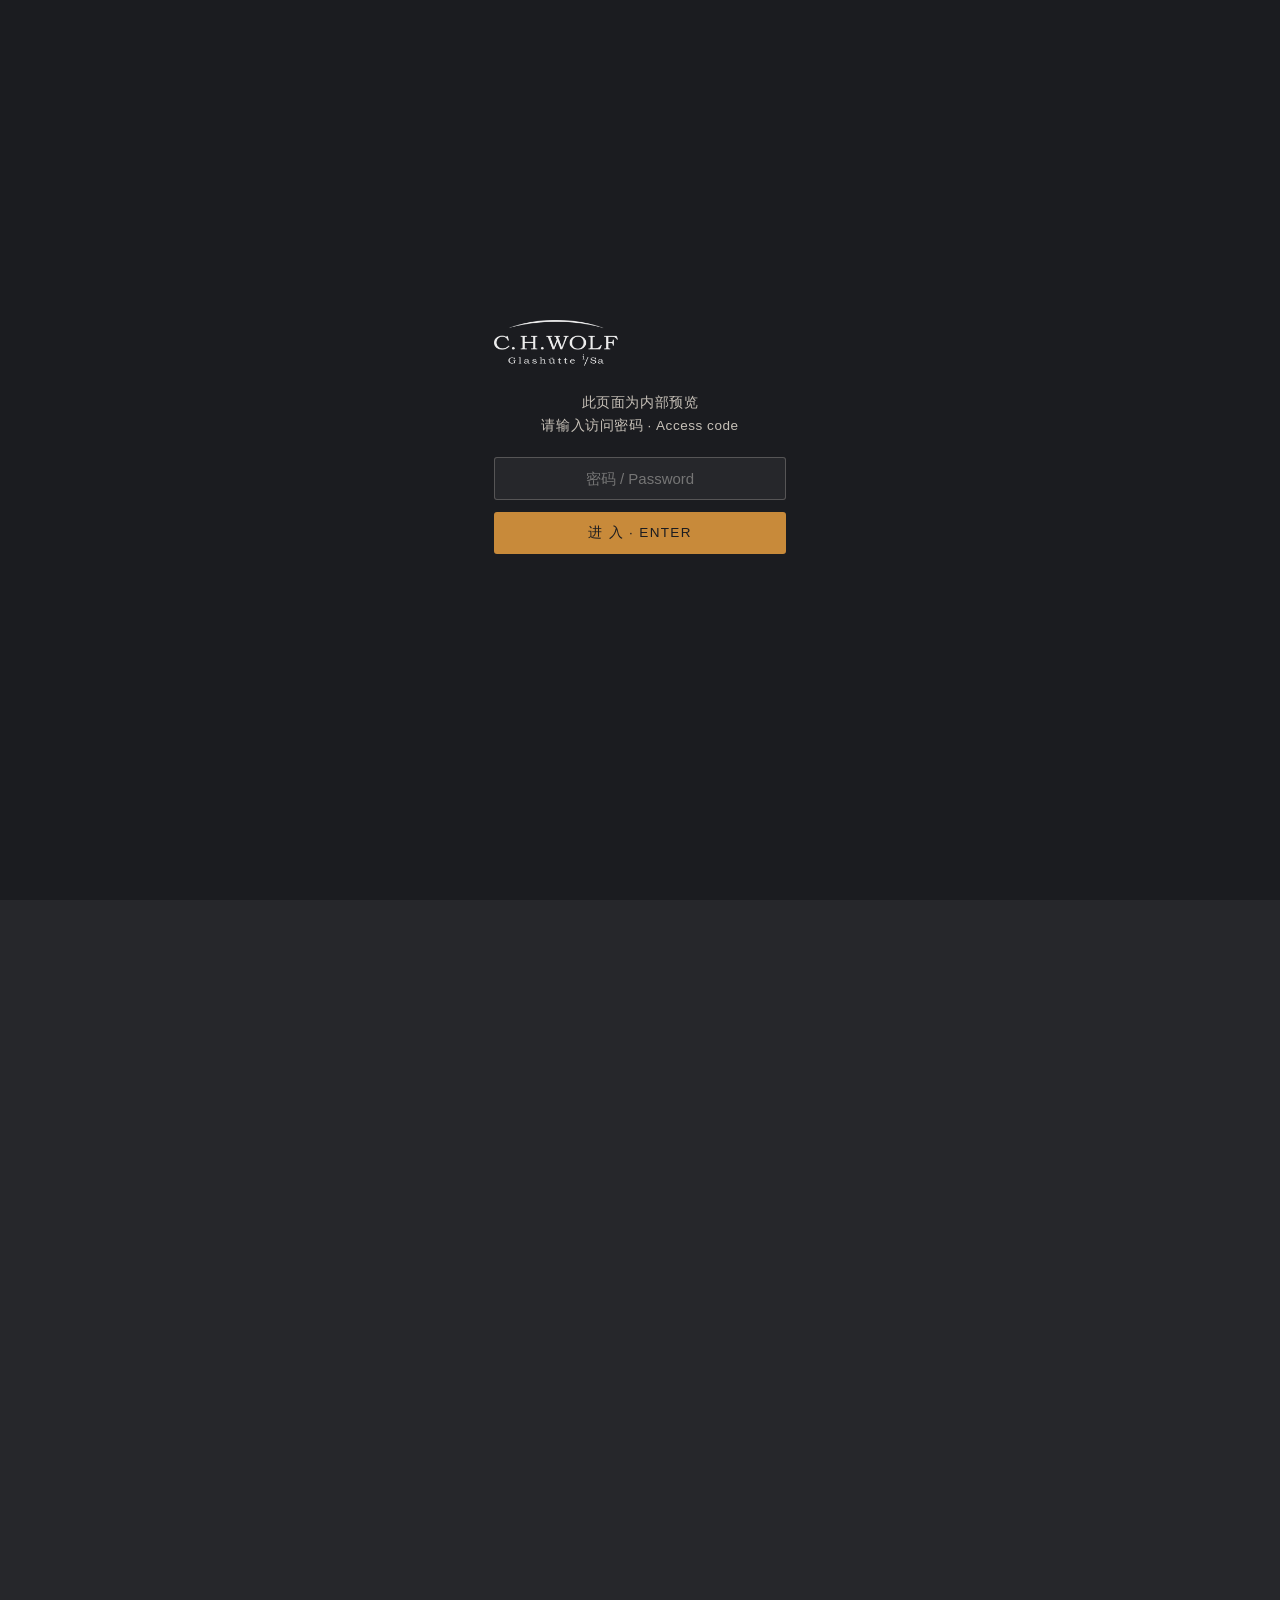
==== commit 57daa5f7: "Add files via upload" ====
--- a/archive.html
+++ b/archive.html
@@ -3,12 +3,14 @@
 <head>
 <meta charset="utf-8">
 <meta name="viewport" content="width=device-width, initial-scale=1">
+  <script src="assets/js/gate.js"></script>
+  <meta name="robots" content="noindex,nofollow">
 <title>C.H. WOLF · 品牌档案 / The Archive</title>
 <meta name="description" content="The C.H. WOLF watch archive — browse and search 65 models by series and era.">
 <link rel="preconnect" href="https://fonts.googleapis.com">
 <link rel="preconnect" href="https://fonts.gstatic.com" crossorigin>
 <link rel="stylesheet" href="assets/css/site.css?v=45">
-  <link rel="canonical" href="https://chwolf-glashuette.de/archive.html">
+  <link rel="canonical" href="https://chwolf-glashuette.com/archive.html">
   <meta property="og:type" content="website">
   <meta property="og:site_name" content="C.H. WOLF">
   <meta property="og:locale" content="zh_CN">
@@ -16,16 +18,16 @@
   <meta property="og:locale:alternate" content="de_DE">
   <meta property="og:title" content="品牌档案 · C.H. WOLF">
   <meta property="og:description" content="C.H. WOLF 腕表档案：按系列与年代检索各款型号的机芯、材料与设计背景。">
-  <meta property="og:url" content="https://chwolf-glashuette.de/archive.html">
-  <meta property="og:image" content="https://chwolf-glashuette.de/assets/img/og-image.jpg">
+  <meta property="og:url" content="https://chwolf-glashuette.com/archive.html">
+  <meta property="og:image" content="https://chwolf-glashuette.com/assets/img/og-image.jpg">
   <meta property="og:image:width" content="1200">
   <meta property="og:image:height" content="630">
   <meta name="twitter:card" content="summary_large_image">
   <meta name="twitter:title" content="品牌档案 · C.H. WOLF">
   <meta name="twitter:description" content="C.H. WOLF 腕表档案：按系列与年代检索各款型号的机芯、材料与设计背景。">
-  <meta name="twitter:image" content="https://chwolf-glashuette.de/assets/img/og-image.jpg">
-  <script type="application/ld+json">{"@context":"https://schema.org","@type":"Organization","name":"C.H. WOLF","legalName":"CHW Glashütte in Sachsen GmbH","url":"https://chwolf-glashuette.de/","logo":"https://chwolf-glashuette.de/assets/img/logo.png","image":"https://chwolf-glashuette.de/assets/img/og-image.jpg","foundingDate":"1868","description":"源自格拉苏蒂的制表名号，创立于 1868 年。以精密机械与有明确来历的材料，制作机械腕表。","address":{"@type":"PostalAddress","streetAddress":"Untere Hauptstraße 44","postalCode":"01768","addressLocality":"Glashütte","addressCountry":"DE"}}</script>
-  <script type="application/ld+json">{"@context":"https://schema.org","@type":"ItemList","name":"C.H. WOLF 腕表档案","numberOfItems":65,"itemListElement":[{"@type":"ListItem","position":1,"item":{"@type":"Product","name":"Pilot 飞行员 · 黑","brand":{"@type":"Brand","name":"C.H. WOLF"},"category":"Pilot","url":"https://chwolf-glashuette.de/archive.html","image":"https://chwolf-glashuette.de/assets/img/products/2019/150/Pilot-Black.jpg"}},{"@type":"ListItem","position":2,"item":{"@type":"Product","name":"Pilot 飞行员 · 绿","brand":{"@type":"Brand","name":"C.H. WOLF"},"category":"Pilot","url":"https://chwolf-glashuette.de/archive.html","image":"https://chwolf-glashuette.de/assets/img/products/2019/149/Pilot-Green-A.jpg"}},{"@type":"ListItem","position":3,"item":{"@type":"Product","name":"Pilot 飞行员 · 灰","brand":{"@type":"Brand","name":"C.H. WOLF"},"category":"Pilot","url":"https://chwolf-glashuette.de/archive.html","image":"https://chwolf-glashuette.de/assets/img/products/2019/151/Pilot-Grey.jpg"}},{"@type":"ListItem","position":4,"item":{"@type":"Product","name":"Pilot 飞行员 · 红","brand":{"@type":"Brand","name":"C.H. WOLF"},"category":"Pilot","url":"https://chwolf-glashuette.de/archive.html","image":"https://chwolf-glashuette.de/assets/img/products/2019/152/Pilot-Red.jpg"}},{"@type":"ListItem","position":5,"item":{"@type":"Product","name":"Racematic 赛车计时 · Dörr","brand":{"@type":"Brand","name":"C.H. WOLF"},"category":"Racematic","url":"https://chwolf-glashuette.de/archive.html","image":"https://chwolf-glashuette.de/assets/img/products/2019/136/2016-08-16-JG-022-optimiert4.jpg"}},{"@type":"ListItem","position":6,"item":{"@type":"Product","name":"Racematic 赛车计时 · Orange","brand":{"@type":"Brand","name":"C.H. WOLF"},"category":"Racematic","url":"https://chwolf-glashuette.de/archive.html","image":"https://chwolf-glashuette.de/assets/img/products/2019/146/Racematic-Orange-1.jpg"}},{"@type":"ListItem","position":7,"item":{"@type":"Product","name":"Racematic 赛车计时 · Yellow","brand":{"@type":"Brand","name":"C.H. WOLF"},"category":"Racematic","url":"https://chwolf-glashuette.de/archive.html","image":"https://chwolf-glashuette.de/assets/img/products/2019/147/Racematic-Yellow-1.jpg"}},{"@type":"ListItem","position":8,"item":{"@type":"Product","name":"Edition X-One 特别版","brand":{"@type":"Brand","name":"C.H. WOLF"},"category":"Special Editions","url":"https://chwolf-glashuette.de/archive.html","image":"https://chwolf-glashuette.de/assets/img/products/2019/145/X-ONE-Uhr.jpg"}},{"@type":"ListItem","position":9,"item":{"@type":"Product","name":"Racing Speed 11","brand":{"@type":"Brand","name":"C.H. WOLF"},"category":"Racing","url":"https://chwolf-glashuette.de/archive.html","image":"https://chwolf-glashuette.de/assets/img/products/2019/148/Racing-Speed-11.jpg"}},{"@type":"ListItem","position":10,"item":{"@type":"Product","name":"Flymatic CHRONO 计时","brand":{"@type":"Brand","name":"C.H. WOLF"},"category":"Flymatic","url":"https://chwolf-glashuette.de/archive.html","image":"https://chwolf-glashuette.de/assets/img/products/2019/153/-Flymatic-E2-FINALE-Variante-RUssobank.jpg"}},{"@type":"ListItem","position":11,"item":{"@type":"Product","name":"Racing RS 1000 Melkus","brand":{"@type":"Brand","name":"C.H. WOLF"},"category":"Racing","url":"https://chwolf-glashuette.de/archive.html","image":"https://chwolf-glashuette.de/assets/img/products/2019/142/Melkus-Uhr-Frontale.jpg"}},{"@type":"ListItem","position":12,"item":{"@type":"Product","name":"Urban Advocat 律政","brand":{"@type":"Brand","name":"C.H. WOLF"},"category":"Urban","url":"https://chwolf-glashuette.de/archive.html","image":"https://chwolf-glashuette.de/assets/img/products/2019/154/Urban-Advovat-Argente.jpg"}},{"@type":"ListItem","position":13,"item":{"@type":"Product","name":"Alpha ADVOKAT | Mocca / Stainless Steel","brand":{"@type":"Brand","name":"C.H. WOLF"},"category":"ALPHA Advokat","url":"https://chwolf-glashuette.de/archive.html","image":"https://chwolf-glashuette.de/assets/img/products/ig/BAg0H2SQzjI.jpg"}},{"@type":"ListItem","position":14,"item":{"@type":"Product","name":"URBAN ADVOKAT | 摩卡 / 钢","brand":{"@type":"Brand","name":"C.H. WOLF"},"category":"ALPHA Advokat","url":"https://chwolf-glashuette.de/archive.html","image":"https://chwolf-glashuette.de/assets/img/products/ig/BAg0H2SQzjI.jpg"}},{"@type":"ListItem","position":15,"item":{"@type":"Product","name":"URBAN ADVOKAT | 午夜蓝 / 钢","brand":{"@type":"Brand","name":"C.H. WOLF"},"category":"ALPHA Advokat","url":"https://chwolf-glashuette.de/archive.html","image":"https://chwolf-glashuette.de/assets/img/products/ig/-wGxd4Qzgf.jpg"}},{"@type":"ListItem","position":16,"item":{"@type":"Product","name":"NAUTIK KAPITÄN | 灰橡木 / 钢","brand":{"@type":"Brand","name":"C.H. WOLF"},"category":"NAUTIC Kapitän","url":"https://chwolf-glashuette.de/archive.html","image":"https://chwolf-glashuette.de/assets/img/products/ig/_ZcYdaQzhk.jpg"}},{"@type":"ListItem","position":17,"item":{"@type":"Product","name":"Alpha KAPITAEN | 可提贝 / Stainless Steel","brand":{"@type":"Brand","name":"C.H. WOLF"},"category":"NAUTIC Kapitän","url":"https://chwolf-glashuette.de/archive.html","image":"https://chwolf-glashuette.de/assets/img/products/ig/_ZcYdaQzhk.jpg"}},{"@type":"ListItem","position":18,"item":{"@type":"Product","name":"NAUTIK KAPITÄN | 可提贝木 / 钢","brand":{"@type":"Brand","name":"C.H. WOLF"},"category":"NAUTIC Kapitän","url":"https://chwolf-glashuette.de/archive.html","image":"https://chwolf-glashuette.de/assets/img/products/ig/_ZcYdaQzhk.jpg"}},{"@type":"ListItem","position":19,"item":{"@type":"Product","name":"NAUTIK KAPITÄN | 夜桦木 / 钢","brand":{"@type":"Brand","name":"C.H. WOLF"},"category":"NAUTIC Kapitän","url":"https://chwolf-glashuette.de/archive.html","image":"https://chwolf-glashuette.de/assets/img/products/ig/_ZcYdaQzhk.jpg"}},{"@type":"ListItem","position":20,"item":{"@type":"Product","name":"NAUTIK KAPITÄN | sibirische 冰桦木 / 钢","brand":{"@type":"Brand","name":"C.H. WOLF"},"category":"NAUTIC Kapitän","url":"https://chwolf-glashuette.de/archive.html","image":"https://chwolf-glashuette.de/assets/img/products/ig/_ZcYdaQzhk.jpg"}},{"@type":"ListItem","position":21,"item":{"@type":"Product","name":"Alpha NIGHTHAWK | Black / Black-Stainless Steel","brand":{"@type":"Brand","name":"C.H. WOLF"},"category":"ALPHA Nighthawk","url":"https://chwolf-glashuette.de/archive.html","image":"https://chwolf-glashuette.de/assets/img/products/10__Alpha_NightHawk_Stahl_schwarz_schwarz1.jpg"}},{"@type":"ListItem","position":22,"item":{"@type":"Product","name":"PILOT BLACK | Schwarz / 钢-Schwarz","brand":{"@type":"Brand","name":"C.H. WOLF"},"category":"PILOT","url":"https://chwolf-glashuette.de/archive.html","image":"https://chwolf-glashuette.de/assets/img/products/ig/-td_iCwzib.jpg"}},{"@type":"ListItem","position":23,"item":{"@type":"Product","name":"PILOT GREEN | Oliv绿 / 钢","brand":{"@type":"Brand","name":"C.H. WOLF"},"category":"PILOT","url":"https://chwolf-glashuette.de/archive.html","image":"https://chwolf-glashuette.de/assets/img/products/ig/-gmPTewzgs.jpg"}},{"@type":"ListItem","position":24,"item":{"@type":"Product","name":"RACING SPEED11","brand":{"@type":"Brand","name":"C.H. WOLF"},"category":"RACING","url":"https://chwolf-glashuette.de/archive.html","image":"https://chwolf-glashuette.de/assets/img/products/ig/BBXh36wwzvi.jpg"}},{"@type":"ListItem","position":25,"item":{"@type":"Product","name":"PILOT GREY | Grau / 钢-深灰","brand":{"@type":"Brand","name":"C.H. WOLF"},"category":"PILOT","url":"https://chwolf-glashuette.de/archive.html","image":"https://chwolf-glashuette.de/assets/img/products/ig/_Hb3aowzjF.jpg"}},{"@type":"ListItem","position":26,"item":{"@type":"Product","name":"URBAN BIG DATE BUSINESS","brand":{"@type":"Brand","name":"C.H. WOLF"},"category":"HEMATIC Business","url":"https://chwolf-glashuette.de/archive.html","image":"https://chwolf-glashuette.de/assets/img/products/ig/urban-big-date-business.jpg"}},{"@type":"ListItem","position":27,"item":{"@type":"Product","name":"Flymatic CHRONO","brand":{"@type":"Brand","name":"C.H. WOLF"},"category":"FLYMATIC","url":"https://chwolf-glashuette.de/archive.html","image":"https://chwolf-glashuette.de/assets/img/products/ig/-TbI6MQzgW.jpg"}},{"@type":"ListItem","position":28,"item":{"@type":"Product","name":"URBAN ALBIA | 银白 / 玫瑰金 / 明亮式切割钻石","brand":{"@type":"Brand","name":"C.H. WOLF"},"category":"HEMATIC Albia","url":"https://chwolf-glashuette.de/archive.html","image":"https://chwolf-glashuette.de/assets/img/products/ig/-bIQW9wzpQ.jpg"}},{"@type":"ListItem","position":29,"item":{"@type":"Product","name":"URBAN ALBIA | 银白 / 玫瑰金","brand":{"@type":"Brand","name":"C.H. WOLF"},"category":"HEMATIC Albia","url":"https://chwolf-glashuette.de/archive.html","image":"https://chwolf-glashuette.de/assets/img/products/ig/-bIQW9wzpQ.jpg"}},{"@type":"ListItem","position":30,"item":{"@type":"Product","name":"URBAN ALBIA | 银白 / 钢 / 明亮式切割钻石","brand":{"@type":"Brand","name":"C.H. WOLF"},"category":"HEMATIC Albia","url":"https://chwolf-glashuette.de/archive.html","image":"https://chwolf-glashuette.de/assets/img/products/ig/-bIQW9wzpQ.jpg"}},{"@type":"ListItem","position":31,"item":{"@type":"Product","name":"URBAN ALBIA | 银白 / 钢","brand":{"@type":"Brand","name":"C.H. WOLF"},"category":"HEMATIC Albia","url":"https://chwolf-glashuette.de/archive.html","image":"https://chwolf-glashuette.de/assets/img/products/ig/-bIQW9wzpQ.jpg"}},{"@type":"ListItem","position":32,"item":{"@type":"Product","name":"URBAN ALBIA | 勃艮第红 / 钢 / 明亮式切割钻石","brand":{"@type":"Brand","name":"C.H. WOLF"},"category":"HEMATIC Albia","url":"https://chwolf-glashuette.de/archive.html","image":"https://chwolf-glashuette.de/assets/img/products/ig/_e7-CtwznB.jpg"}},{"@type":"ListItem","position":33,"item":{"@type":"Product","name":"URBAN ALBIA | 勃艮第红 / 钢","brand":{"@type":"Brand","name":"C.H. WOLF"},"category":"HEMATIC Albia","url":"https://chwolf-glashuette.de/archive.html","image":"https://chwolf-glashuette.de/assets/img/products/ig/_e7-CtwznB.jpg"}},{"@type":"ListItem","position":34,"item":{"@type":"Product","name":"URBAN ALBIA | 珍珠贝母 / 玫瑰金 / 明亮式切割钻石","brand":{"@type":"Brand","name":"C.H. WOLF"},"category":"HEMATIC Albia","url":"https://chwolf-glashuette.de/archive.html","image":"https://chwolf-glashuette.de/assets/img/products/ig/BBwx6oVQzhR.jpg"}},{"@type":"ListItem","position":35,"item":{"@type":"Product","name":"URBAN ALBIA | 珍珠贝母 / 玫瑰金","brand":{"@type":"Brand","name":"C.H. WOLF"},"category":"HEMATIC Albia","url":"https://chwolf-glashuette.de/archive.html","image":"https://chwolf-glashuette.de/assets/img/products/ig/BBwx6oVQzhR.jpg"}},{"@type":"ListItem","position":36,"item":{"@type":"Product","name":"URBAN ALBIA | 珍珠贝母 / 钢 / 明亮式切割钻石","brand":{"@type":"Brand","name":"C.H. WOLF"},"category":"HEMATIC Albia","url":"https://chwolf-glashuette.de/archive.html","image":"https://chwolf-glashuette.de/assets/img/products/ig/BBwx6oVQzhR.jpg"}},{"@type":"ListItem","position":37,"item":{"@type":"Product","name":"URBAN ALBIA | 珍珠贝母 / 钢","brand":{"@type":"Brand","name":"C.H. WOLF"},"category":"HEMATIC Albia","url":"https://chwolf-glashuette.de/archive.html","image":"https://chwolf-glashuette.de/assets/img/products/ig/BBwx6oVQzhR.jpg"}},{"@type":"ListItem","position":38,"item":{"@type":"Product","name":"URBAN BUSINESS | 银白 / 钢 / 明亮式切钻","brand":{"@type":"Brand","name":"C.H. WOLF"},"category":"HEMATIC Business","url":"https://chwolf-glashuette.de/archive.html","image":"https://chwolf-glashuette.de/assets/img/products/ig/-eKqAUQzu8.jpg"}},{"@type":"ListItem","position":39,"item":{"@type":"Product","name":"URBAN BUSINESS | 摩卡 / 钢 / 明亮式切割钻石","brand":{"@type":"Brand","name":"C.H. WOLF"},"category":"HEMATIC Business","url":"https://chwolf-glashuette.de/archive.html","image":"https://chwolf-glashuette.de/assets/img/products/ig/BAHa8JAwzvs.jpg"}},{"@type":"ListItem","position":40,"item":{"@type":"Product","name":"Hematic CLASSIC | Anthracite / Stainless Steel","brand":{"@type":"Brand","name":"C.H. WOLF"},"category":"HEMATIC Classic","url":"https://chwolf-glashuette.de/archive.html","image":"https://chwolf-glashuette.de/assets/img/products/ig/BBj4qDvwzln.jpg"}},{"@type":"ListItem","position":41,"item":{"@type":"Product","name":"URBAN CLASSIC | 深灰 / 钢","brand":{"@type":"Brand","name":"C.H. WOLF"},"category":"HEMATIC Classic","url":"https://chwolf-glashuette.de/archive.html","image":"https://chwolf-glashuette.de/assets/img/products/ig/BBj4qDvwzln.jpg"}},{"@type":"ListItem","position":42,"item":{"@type":"Product","name":"URBAN CLASSIC | 银白 / 玫瑰金","brand":{"@type":"Brand","name":"C.H. WOLF"},"category":"HEMATIC Classic","url":"https://chwolf-glashuette.de/archive.html","image":"https://chwolf-glashuette.de/assets/img/products/ig/_CDaTUwzkk.jpg"}},{"@type":"ListItem","position":43,"item":{"@type":"Product","name":"URBAN BUSINESS | 银白 / 钢","brand":{"@type":"Brand","name":"C.H. WOLF"},"category":"HEMATIC Business","url":"https://chwolf-glashuette.de/archive.html","image":"https://chwolf-glashuette.de/assets/img/products/ig/-eKqAUQzu8.jpg"}},{"@type":"ListItem","position":44,"item":{"@type":"Product","name":"URBAN CLASSIC | 银白 / 钢","brand":{"@type":"Brand","name":"C.H. WOLF"},"category":"HEMATIC Classic","url":"https://chwolf-glashuette.de/archive.html","image":"https://chwolf-glashuette.de/assets/img/products/ig/_CDaTUwzkk.jpg"}},{"@type":"ListItem","position":45,"item":{"@type":"Product","name":"URBAN CLASSIC | Schwarz / 玫瑰金","brand":{"@type":"Brand","name":"C.H. WOLF"},"category":"HEMATIC Classic","url":"https://chwolf-glashuette.de/archive.html","image":"https://chwolf-glashuette.de/assets/img/products/ig/-_qypRQzk8.jpg"}},{"@type":"ListItem","position":46,"item":{"@type":"Product","name":"URBAN CLASSIC | Schwarz / 钢","brand":{"@type":"Brand","name":"C.H. WOLF"},"category":"HEMATIC Classic","url":"https://chwolf-glashuette.de/archive.html","image":"https://chwolf-glashuette.de/assets/img/products/ig/-_qypRQzk8.jpg"}},{"@type":"ListItem","position":47,"item":{"@type":"Product","name":"NAUTIC MARITIM | 灰橡木 / 钢 / 明亮式切割钻石","brand":{"@type":"Brand","name":"C.H. WOLF"},"category":"NAUTIC Maritim","url":"https://chwolf-glashuette.de/archive.html","image":"https://chwolf-glashuette.de/assets/img/products/ig/-MHcWjwzjl.jpg"}},{"@type":"ListItem","position":48,"item":{"@type":"Product","name":"NAUTIC MARITIM | 灰橡木 / 钢","brand":{"@type":"Brand","name":"C.H. WOLF"},"category":"NAUTIC Maritim","url":"https://chwolf-glashuette.de/archive.html","image":"https://chwolf-glashuette.de/assets/img/products/ig/-MHcWjwzjl.jpg"}},{"@type":"ListItem","position":49,"item":{"@type":"Product","name":"NAUTIC MARITIM | 可提贝木 / 明亮式切割钻石","brand":{"@type":"Brand","name":"C.H. WOLF"},"category":"NAUTIC Maritim","url":"https://chwolf-glashuette.de/archive.html","image":"https://chwolf-glashuette.de/assets/img/products/ig/-MHcWjwzjl.jpg"}},{"@type":"ListItem","position":50,"item":{"@type":"Product","name":"NAUTIC MARITIM | 可提贝木 / 玫瑰金","brand":{"@type":"Brand","name":"C.H. WOLF"},"category":"NAUTIC Maritim","url":"https://chwolf-glashuette.de/archive.html","image":"https://chwolf-glashuette.de/assets/img/products/ig/-MHcWjwzjl.jpg"}},{"@type":"ListItem","position":51,"item":{"@type":"Product","name":"Hematic MARITIM | Night birch / Stainless Steel","brand":{"@type":"Brand","name":"C.H. WOLF"},"category":"HEMATIC","url":"https://chwolf-glashuette.de/archive.html","image":"https://chwolf-glashuette.de/assets/img/products/ig/-MHcWjwzjl.jpg"}},{"@type":"ListItem","position":52,"item":{"@type":"Product","name":"NAUTIC MARITIM | 夜桦木 / 钢 / 明亮式切割钻石","brand":{"@type":"Brand","name":"C.H. WOLF"},"category":"NAUTIC Maritim","url":"https://chwolf-glashuette.de/archive.html","image":"https://chwolf-glashuette.de/assets/img/products/ig/-MHcWjwzjl.jpg"}},{"@type":"ListItem","position":53,"item":{"@type":"Product","name":"NAUTIC MARITIM | 夜桦木 / 钢","brand":{"@type":"Brand","name":"C.H. WOLF"},"category":"NAUTIC Maritim","url":"https://chwolf-glashuette.de/archive.html","image":"https://chwolf-glashuette.de/assets/img/products/ig/-MHcWjwzjl.jpg"}},{"@type":"ListItem","position":54,"item":{"@type":"Product","name":"NAUTIC MARITIM | 柚木 / 钢 / 明亮式切割钻石","brand":{"@type":"Brand","name":"C.H. WOLF"},"category":"NAUTIC Maritim","url":"https://chwolf-glashuette.de/archive.html","image":"https://chwolf-glashuette.de/assets/img/products/ig/-MHcWjwzjl.jpg"}},{"@type":"ListItem","position":55,"item":{"@type":"Product","name":"NAUTIC MARITIM | 柚木 / 钢","brand":{"@type":"Brand","name":"C.H. WOLF"},"category":"NAUTIC Maritim","url":"https://chwolf-glashuette.de/archive.html","image":"https://chwolf-glashuette.de/assets/img/products/ig/-MHcWjwzjl.jpg"}},{"@type":"ListItem","position":56,"item":{"@type":"Product","name":"PILOT BLACK Special 2016","brand":{"@type":"Brand","name":"C.H. WOLF"},"category":"PILOT","url":"https://chwolf-glashuette.de/archive.html","image":"https://chwolf-glashuette.de/assets/img/products/ig/-td_iCwzib.jpg"}},{"@type":"ListItem","position":57,"item":{"@type":"Product","name":"PILOT GREEN Special 2016","brand":{"@type":"Brand","name":"C.H. WOLF"},"category":"PILOT","url":"https://chwolf-glashuette.de/archive.html","image":"https://chwolf-glashuette.de/assets/img/products/ig/BBo6zdFwzhb.jpg"}},{"@type":"ListItem","position":58,"item":{"@type":"Product","name":"PILOT GREY Special 2016","brand":{"@type":"Brand","name":"C.H. WOLF"},"category":"PILOT","url":"https://chwolf-glashuette.de/archive.html","image":"https://chwolf-glashuette.de/assets/img/products/ig/_Hb3aowzjF.jpg"}},{"@type":"ListItem","position":59,"item":{"@type":"Product","name":"PILOT RED Special 2016","brand":{"@type":"Brand","name":"C.H. WOLF"},"category":"PILOT","url":"https://chwolf-glashuette.de/archive.html","image":"https://chwolf-glashuette.de/assets/img/products/ig/-RTwyPwzk1.jpg"}},{"@type":"ListItem","position":60,"item":{"@type":"Product","name":"PILOT RED","brand":{"@type":"Brand","name":"C.H. WOLF"},"category":"PILOT","url":"https://chwolf-glashuette.de/archive.html","image":"https://chwolf-glashuette.de/assets/img/products/ig/-RTwyPwzk1.jpg"}},{"@type":"ListItem","position":61,"item":{"@type":"Product","name":"Racing RS 1000 MELKUS","brand":{"@type":"Brand","name":"C.H. WOLF"},"category":"RACING","url":"https://chwolf-glashuette.de/archive.html","image":"https://chwolf-glashuette.de/assets/img/products/ig/-qrWCAQzlC.jpg"}},{"@type":"ListItem","position":62,"item":{"@type":"Product","name":"Special BOOTSMANN","brand":{"@type":"Brand","name":"C.H. WOLF"},"category":"Special Editions","url":"https://chwolf-glashuette.de/archive.html","image":"https://chwolf-glashuette.de/assets/img/products/ig/_jqX-MQzl7.jpg"}},{"@type":"ListItem","position":63,"item":{"@type":"Product","name":"Special ERIC FRENZEL","brand":{"@type":"Brand","name":"C.H. WOLF"},"category":"Special Editions","url":"https://chwolf-glashuette.de/archive.html","image":"https://chwolf-glashuette.de/assets/img/products/ig/_o2C-ZQzn5.jpg"}},{"@type":"ListItem","position":64,"item":{"@type":"Product","name":"Special SYLT","brand":{"@type":"Brand","name":"C.H. WOLF"},"category":"Special Editions","url":"https://chwolf-glashuette.de/archive.html"}},{"@type":"ListItem","position":65,"item":{"@type":"Product","name":"URBAN CLASSIC BLACK","brand":{"@type":"Brand","name":"C.H. WOLF"},"category":"HEMATIC Classic","url":"https://chwolf-glashuette.de/archive.html","image":"https://chwolf-glashuette.de/assets/img/products/ig/-_qypRQzk8.jpg"}}]}</script>
+  <meta name="twitter:image" content="https://chwolf-glashuette.com/assets/img/og-image.jpg">
+  <script type="application/ld+json">{"@context":"https://schema.org","@type":"Organization","name":"C.H. WOLF","legalName":"CHW Glashütte in Sachsen GmbH","url":"https://chwolf-glashuette.com/","logo":"https://chwolf-glashuette.com/assets/img/logo.png","image":"https://chwolf-glashuette.com/assets/img/og-image.jpg","foundingDate":"1868","description":"源自格拉苏蒂的制表名号，创立于 1868 年。以精密机械与有明确来历的材料，制作机械腕表。","address":{"@type":"PostalAddress","streetAddress":"Untere Hauptstraße 44","postalCode":"01768","addressLocality":"Glashütte","addressCountry":"DE"}}</script>
+  <script type="application/ld+json">{"@context":"https://schema.org","@type":"ItemList","name":"C.H. WOLF 腕表档案","numberOfItems":65,"itemListElement":[{"@type":"ListItem","position":1,"item":{"@type":"Product","name":"Pilot 飞行员 · 黑","brand":{"@type":"Brand","name":"C.H. WOLF"},"category":"Pilot","url":"https://chwolf-glashuette.com/archive.html","image":"https://chwolf-glashuette.com/assets/img/products/2019/150/Pilot-Black.jpg"}},{"@type":"ListItem","position":2,"item":{"@type":"Product","name":"Pilot 飞行员 · 绿","brand":{"@type":"Brand","name":"C.H. WOLF"},"category":"Pilot","url":"https://chwolf-glashuette.com/archive.html","image":"https://chwolf-glashuette.com/assets/img/products/2019/149/Pilot-Green-A.jpg"}},{"@type":"ListItem","position":3,"item":{"@type":"Product","name":"Pilot 飞行员 · 灰","brand":{"@type":"Brand","name":"C.H. WOLF"},"category":"Pilot","url":"https://chwolf-glashuette.com/archive.html","image":"https://chwolf-glashuette.com/assets/img/products/2019/151/Pilot-Grey.jpg"}},{"@type":"ListItem","position":4,"item":{"@type":"Product","name":"Pilot 飞行员 · 红","brand":{"@type":"Brand","name":"C.H. WOLF"},"category":"Pilot","url":"https://chwolf-glashuette.com/archive.html","image":"https://chwolf-glashuette.com/assets/img/products/2019/152/Pilot-Red.jpg"}},{"@type":"ListItem","position":5,"item":{"@type":"Product","name":"Racematic 赛车计时 · Dörr","brand":{"@type":"Brand","name":"C.H. WOLF"},"category":"Racematic","url":"https://chwolf-glashuette.com/archive.html","image":"https://chwolf-glashuette.com/assets/img/products/2019/136/2016-08-16-JG-022-optimiert4.jpg"}},{"@type":"ListItem","position":6,"item":{"@type":"Product","name":"Racematic 赛车计时 · Orange","brand":{"@type":"Brand","name":"C.H. WOLF"},"category":"Racematic","url":"https://chwolf-glashuette.com/archive.html","image":"https://chwolf-glashuette.com/assets/img/products/2019/146/Racematic-Orange-1.jpg"}},{"@type":"ListItem","position":7,"item":{"@type":"Product","name":"Racematic 赛车计时 · Yellow","brand":{"@type":"Brand","name":"C.H. WOLF"},"category":"Racematic","url":"https://chwolf-glashuette.com/archive.html","image":"https://chwolf-glashuette.com/assets/img/products/2019/147/Racematic-Yellow-1.jpg"}},{"@type":"ListItem","position":8,"item":{"@type":"Product","name":"Edition X-One 特别版","brand":{"@type":"Brand","name":"C.H. WOLF"},"category":"Special Editions","url":"https://chwolf-glashuette.com/archive.html","image":"https://chwolf-glashuette.com/assets/img/products/2019/145/X-ONE-Uhr.jpg"}},{"@type":"ListItem","position":9,"item":{"@type":"Product","name":"Racing Speed 11","brand":{"@type":"Brand","name":"C.H. WOLF"},"category":"Racing","url":"https://chwolf-glashuette.com/archive.html","image":"https://chwolf-glashuette.com/assets/img/products/2019/148/Racing-Speed-11.jpg"}},{"@type":"ListItem","position":10,"item":{"@type":"Product","name":"Flymatic CHRONO 计时","brand":{"@type":"Brand","name":"C.H. WOLF"},"category":"Flymatic","url":"https://chwolf-glashuette.com/archive.html","image":"https://chwolf-glashuette.com/assets/img/products/2019/153/-Flymatic-E2-FINALE-Variante-RUssobank.jpg"}},{"@type":"ListItem","position":11,"item":{"@type":"Product","name":"Racing RS 1000 Melkus","brand":{"@type":"Brand","name":"C.H. WOLF"},"category":"Racing","url":"https://chwolf-glashuette.com/archive.html","image":"https://chwolf-glashuette.com/assets/img/products/2019/142/Melkus-Uhr-Frontale.jpg"}},{"@type":"ListItem","position":12,"item":{"@type":"Product","name":"Urban Advocat 律政","brand":{"@type":"Brand","name":"C.H. WOLF"},"category":"Urban","url":"https://chwolf-glashuette.com/archive.html","image":"https://chwolf-glashuette.com/assets/img/products/2019/154/Urban-Advovat-Argente.jpg"}},{"@type":"ListItem","position":13,"item":{"@type":"Product","name":"Alpha ADVOKAT | Mocca / Stainless Steel","brand":{"@type":"Brand","name":"C.H. WOLF"},"category":"ALPHA Advokat","url":"https://chwolf-glashuette.com/archive.html","image":"https://chwolf-glashuette.com/assets/img/products/ig/BAg0H2SQzjI.jpg"}},{"@type":"ListItem","position":14,"item":{"@type":"Product","name":"URBAN ADVOKAT | 摩卡 / 钢","brand":{"@type":"Brand","name":"C.H. WOLF"},"category":"ALPHA Advokat","url":"https://chwolf-glashuette.com/archive.html","image":"https://chwolf-glashuette.com/assets/img/products/ig/BAg0H2SQzjI.jpg"}},{"@type":"ListItem","position":15,"item":{"@type":"Product","name":"URBAN ADVOKAT | 午夜蓝 / 钢","brand":{"@type":"Brand","name":"C.H. WOLF"},"category":"ALPHA Advokat","url":"https://chwolf-glashuette.com/archive.html","image":"https://chwolf-glashuette.com/assets/img/products/ig/-wGxd4Qzgf.jpg"}},{"@type":"ListItem","position":16,"item":{"@type":"Product","name":"NAUTIK KAPITÄN | 灰橡木 / 钢","brand":{"@type":"Brand","name":"C.H. WOLF"},"category":"NAUTIC Kapitän","url":"https://chwolf-glashuette.com/archive.html","image":"https://chwolf-glashuette.com/assets/img/products/ig/_ZcYdaQzhk.jpg"}},{"@type":"ListItem","position":17,"item":{"@type":"Product","name":"Alpha KAPITAEN | 可提贝 / Stainless Steel","brand":{"@type":"Brand","name":"C.H. WOLF"},"category":"NAUTIC Kapitän","url":"https://chwolf-glashuette.com/archive.html","image":"https://chwolf-glashuette.com/assets/img/products/ig/_ZcYdaQzhk.jpg"}},{"@type":"ListItem","position":18,"item":{"@type":"Product","name":"NAUTIK KAPITÄN | 可提贝木 / 钢","brand":{"@type":"Brand","name":"C.H. WOLF"},"category":"NAUTIC Kapitän","url":"https://chwolf-glashuette.com/archive.html","image":"https://chwolf-glashuette.com/assets/img/products/ig/_ZcYdaQzhk.jpg"}},{"@type":"ListItem","position":19,"item":{"@type":"Product","name":"NAUTIK KAPITÄN | 夜桦木 / 钢","brand":{"@type":"Brand","name":"C.H. WOLF"},"category":"NAUTIC Kapitän","url":"https://chwolf-glashuette.com/archive.html","image":"https://chwolf-glashuette.com/assets/img/products/ig/_ZcYdaQzhk.jpg"}},{"@type":"ListItem","position":20,"item":{"@type":"Product","name":"NAUTIK KAPITÄN | sibirische 冰桦木 / 钢","brand":{"@type":"Brand","name":"C.H. WOLF"},"category":"NAUTIC Kapitän","url":"https://chwolf-glashuette.com/archive.html","image":"https://chwolf-glashuette.com/assets/img/products/ig/_ZcYdaQzhk.jpg"}},{"@type":"ListItem","position":21,"item":{"@type":"Product","name":"Alpha NIGHTHAWK | Black / Black-Stainless Steel","brand":{"@type":"Brand","name":"C.H. WOLF"},"category":"ALPHA Nighthawk","url":"https://chwolf-glashuette.com/archive.html","image":"https://chwolf-glashuette.com/assets/img/products/10__Alpha_NightHawk_Stahl_schwarz_schwarz1.jpg"}},{"@type":"ListItem","position":22,"item":{"@type":"Product","name":"PILOT BLACK | Schwarz / 钢-Schwarz","brand":{"@type":"Brand","name":"C.H. WOLF"},"category":"PILOT","url":"https://chwolf-glashuette.com/archive.html","image":"https://chwolf-glashuette.com/assets/img/products/ig/-td_iCwzib.jpg"}},{"@type":"ListItem","position":23,"item":{"@type":"Product","name":"PILOT GREEN | Oliv绿 / 钢","brand":{"@type":"Brand","name":"C.H. WOLF"},"category":"PILOT","url":"https://chwolf-glashuette.com/archive.html","image":"https://chwolf-glashuette.com/assets/img/products/ig/-gmPTewzgs.jpg"}},{"@type":"ListItem","position":24,"item":{"@type":"Product","name":"RACING SPEED11","brand":{"@type":"Brand","name":"C.H. WOLF"},"category":"RACING","url":"https://chwolf-glashuette.com/archive.html","image":"https://chwolf-glashuette.com/assets/img/products/ig/BBXh36wwzvi.jpg"}},{"@type":"ListItem","position":25,"item":{"@type":"Product","name":"PILOT GREY | Grau / 钢-深灰","brand":{"@type":"Brand","name":"C.H. WOLF"},"category":"PILOT","url":"https://chwolf-glashuette.com/archive.html","image":"https://chwolf-glashuette.com/assets/img/products/ig/_Hb3aowzjF.jpg"}},{"@type":"ListItem","position":26,"item":{"@type":"Product","name":"URBAN BIG DATE BUSINESS","brand":{"@type":"Brand","name":"C.H. WOLF"},"category":"HEMATIC Business","url":"https://chwolf-glashuette.com/archive.html","image":"https://chwolf-glashuette.com/assets/img/products/ig/urban-big-date-business.jpg"}},{"@type":"ListItem","position":27,"item":{"@type":"Product","name":"Flymatic CHRONO","brand":{"@type":"Brand","name":"C.H. WOLF"},"category":"FLYMATIC","url":"https://chwolf-glashuette.com/archive.html","image":"https://chwolf-glashuette.com/assets/img/products/ig/-TbI6MQzgW.jpg"}},{"@type":"ListItem","position":28,"item":{"@type":"Product","name":"URBAN ALBIA | 银白 / 玫瑰金 / 明亮式切割钻石","brand":{"@type":"Brand","name":"C.H. WOLF"},"category":"HEMATIC Albia","url":"https://chwolf-glashuette.com/archive.html","image":"https://chwolf-glashuette.com/assets/img/products/ig/-bIQW9wzpQ.jpg"}},{"@type":"ListItem","position":29,"item":{"@type":"Product","name":"URBAN ALBIA | 银白 / 玫瑰金","brand":{"@type":"Brand","name":"C.H. WOLF"},"category":"HEMATIC Albia","url":"https://chwolf-glashuette.com/archive.html","image":"https://chwolf-glashuette.com/assets/img/products/ig/-bIQW9wzpQ.jpg"}},{"@type":"ListItem","position":30,"item":{"@type":"Product","name":"URBAN ALBIA | 银白 / 钢 / 明亮式切割钻石","brand":{"@type":"Brand","name":"C.H. WOLF"},"category":"HEMATIC Albia","url":"https://chwolf-glashuette.com/archive.html","image":"https://chwolf-glashuette.com/assets/img/products/ig/-bIQW9wzpQ.jpg"}},{"@type":"ListItem","position":31,"item":{"@type":"Product","name":"URBAN ALBIA | 银白 / 钢","brand":{"@type":"Brand","name":"C.H. WOLF"},"category":"HEMATIC Albia","url":"https://chwolf-glashuette.com/archive.html","image":"https://chwolf-glashuette.com/assets/img/products/ig/-bIQW9wzpQ.jpg"}},{"@type":"ListItem","position":32,"item":{"@type":"Product","name":"URBAN ALBIA | 勃艮第红 / 钢 / 明亮式切割钻石","brand":{"@type":"Brand","name":"C.H. WOLF"},"category":"HEMATIC Albia","url":"https://chwolf-glashuette.com/archive.html","image":"https://chwolf-glashuette.com/assets/img/products/ig/_e7-CtwznB.jpg"}},{"@type":"ListItem","position":33,"item":{"@type":"Product","name":"URBAN ALBIA | 勃艮第红 / 钢","brand":{"@type":"Brand","name":"C.H. WOLF"},"category":"HEMATIC Albia","url":"https://chwolf-glashuette.com/archive.html","image":"https://chwolf-glashuette.com/assets/img/products/ig/_e7-CtwznB.jpg"}},{"@type":"ListItem","position":34,"item":{"@type":"Product","name":"URBAN ALBIA | 珍珠贝母 / 玫瑰金 / 明亮式切割钻石","brand":{"@type":"Brand","name":"C.H. WOLF"},"category":"HEMATIC Albia","url":"https://chwolf-glashuette.com/archive.html","image":"https://chwolf-glashuette.com/assets/img/products/ig/BBwx6oVQzhR.jpg"}},{"@type":"ListItem","position":35,"item":{"@type":"Product","name":"URBAN ALBIA | 珍珠贝母 / 玫瑰金","brand":{"@type":"Brand","name":"C.H. WOLF"},"category":"HEMATIC Albia","url":"https://chwolf-glashuette.com/archive.html","image":"https://chwolf-glashuette.com/assets/img/products/ig/BBwx6oVQzhR.jpg"}},{"@type":"ListItem","position":36,"item":{"@type":"Product","name":"URBAN ALBIA | 珍珠贝母 / 钢 / 明亮式切割钻石","brand":{"@type":"Brand","name":"C.H. WOLF"},"category":"HEMATIC Albia","url":"https://chwolf-glashuette.com/archive.html","image":"https://chwolf-glashuette.com/assets/img/products/ig/BBwx6oVQzhR.jpg"}},{"@type":"ListItem","position":37,"item":{"@type":"Product","name":"URBAN ALBIA | 珍珠贝母 / 钢","brand":{"@type":"Brand","name":"C.H. WOLF"},"category":"HEMATIC Albia","url":"https://chwolf-glashuette.com/archive.html","image":"https://chwolf-glashuette.com/assets/img/products/ig/BBwx6oVQzhR.jpg"}},{"@type":"ListItem","position":38,"item":{"@type":"Product","name":"URBAN BUSINESS | 银白 / 钢 / 明亮式切钻","brand":{"@type":"Brand","name":"C.H. WOLF"},"category":"HEMATIC Business","url":"https://chwolf-glashuette.com/archive.html","image":"https://chwolf-glashuette.com/assets/img/products/ig/-eKqAUQzu8.jpg"}},{"@type":"ListItem","position":39,"item":{"@type":"Product","name":"URBAN BUSINESS | 摩卡 / 钢 / 明亮式切割钻石","brand":{"@type":"Brand","name":"C.H. WOLF"},"category":"HEMATIC Business","url":"https://chwolf-glashuette.com/archive.html","image":"https://chwolf-glashuette.com/assets/img/products/ig/BAHa8JAwzvs.jpg"}},{"@type":"ListItem","position":40,"item":{"@type":"Product","name":"Hematic CLASSIC | Anthracite / Stainless Steel","brand":{"@type":"Brand","name":"C.H. WOLF"},"category":"HEMATIC Classic","url":"https://chwolf-glashuette.com/archive.html","image":"https://chwolf-glashuette.com/assets/img/products/ig/BBj4qDvwzln.jpg"}},{"@type":"ListItem","position":41,"item":{"@type":"Product","name":"URBAN CLASSIC | 深灰 / 钢","brand":{"@type":"Brand","name":"C.H. WOLF"},"category":"HEMATIC Classic","url":"https://chwolf-glashuette.com/archive.html","image":"https://chwolf-glashuette.com/assets/img/products/ig/BBj4qDvwzln.jpg"}},{"@type":"ListItem","position":42,"item":{"@type":"Product","name":"URBAN CLASSIC | 银白 / 玫瑰金","brand":{"@type":"Brand","name":"C.H. WOLF"},"category":"HEMATIC Classic","url":"https://chwolf-glashuette.com/archive.html","image":"https://chwolf-glashuette.com/assets/img/products/ig/_CDaTUwzkk.jpg"}},{"@type":"ListItem","position":43,"item":{"@type":"Product","name":"URBAN BUSINESS | 银白 / 钢","brand":{"@type":"Brand","name":"C.H. WOLF"},"category":"HEMATIC Business","url":"https://chwolf-glashuette.com/archive.html","image":"https://chwolf-glashuette.com/assets/img/products/ig/-eKqAUQzu8.jpg"}},{"@type":"ListItem","position":44,"item":{"@type":"Product","name":"URBAN CLASSIC | 银白 / 钢","brand":{"@type":"Brand","name":"C.H. WOLF"},"category":"HEMATIC Classic","url":"https://chwolf-glashuette.com/archive.html","image":"https://chwolf-glashuette.com/assets/img/products/ig/_CDaTUwzkk.jpg"}},{"@type":"ListItem","position":45,"item":{"@type":"Product","name":"URBAN CLASSIC | Schwarz / 玫瑰金","brand":{"@type":"Brand","name":"C.H. WOLF"},"category":"HEMATIC Classic","url":"https://chwolf-glashuette.com/archive.html","image":"https://chwolf-glashuette.com/assets/img/products/ig/-_qypRQzk8.jpg"}},{"@type":"ListItem","position":46,"item":{"@type":"Product","name":"URBAN CLASSIC | Schwarz / 钢","brand":{"@type":"Brand","name":"C.H. WOLF"},"category":"HEMATIC Classic","url":"https://chwolf-glashuette.com/archive.html","image":"https://chwolf-glashuette.com/assets/img/products/ig/-_qypRQzk8.jpg"}},{"@type":"ListItem","position":47,"item":{"@type":"Product","name":"NAUTIC MARITIM | 灰橡木 / 钢 / 明亮式切割钻石","brand":{"@type":"Brand","name":"C.H. WOLF"},"category":"NAUTIC Maritim","url":"https://chwolf-glashuette.com/archive.html","image":"https://chwolf-glashuette.com/assets/img/products/ig/-MHcWjwzjl.jpg"}},{"@type":"ListItem","position":48,"item":{"@type":"Product","name":"NAUTIC MARITIM | 灰橡木 / 钢","brand":{"@type":"Brand","name":"C.H. WOLF"},"category":"NAUTIC Maritim","url":"https://chwolf-glashuette.com/archive.html","image":"https://chwolf-glashuette.com/assets/img/products/ig/-MHcWjwzjl.jpg"}},{"@type":"ListItem","position":49,"item":{"@type":"Product","name":"NAUTIC MARITIM | 可提贝木 / 明亮式切割钻石","brand":{"@type":"Brand","name":"C.H. WOLF"},"category":"NAUTIC Maritim","url":"https://chwolf-glashuette.com/archive.html","image":"https://chwolf-glashuette.com/assets/img/products/ig/-MHcWjwzjl.jpg"}},{"@type":"ListItem","position":50,"item":{"@type":"Product","name":"NAUTIC MARITIM | 可提贝木 / 玫瑰金","brand":{"@type":"Brand","name":"C.H. WOLF"},"category":"NAUTIC Maritim","url":"https://chwolf-glashuette.com/archive.html","image":"https://chwolf-glashuette.com/assets/img/products/ig/-MHcWjwzjl.jpg"}},{"@type":"ListItem","position":51,"item":{"@type":"Product","name":"Hematic MARITIM | Night birch / Stainless Steel","brand":{"@type":"Brand","name":"C.H. WOLF"},"category":"HEMATIC","url":"https://chwolf-glashuette.com/archive.html","image":"https://chwolf-glashuette.com/assets/img/products/ig/-MHcWjwzjl.jpg"}},{"@type":"ListItem","position":52,"item":{"@type":"Product","name":"NAUTIC MARITIM | 夜桦木 / 钢 / 明亮式切割钻石","brand":{"@type":"Brand","name":"C.H. WOLF"},"category":"NAUTIC Maritim","url":"https://chwolf-glashuette.com/archive.html","image":"https://chwolf-glashuette.com/assets/img/products/ig/-MHcWjwzjl.jpg"}},{"@type":"ListItem","position":53,"item":{"@type":"Product","name":"NAUTIC MARITIM | 夜桦木 / 钢","brand":{"@type":"Brand","name":"C.H. WOLF"},"category":"NAUTIC Maritim","url":"https://chwolf-glashuette.com/archive.html","image":"https://chwolf-glashuette.com/assets/img/products/ig/-MHcWjwzjl.jpg"}},{"@type":"ListItem","position":54,"item":{"@type":"Product","name":"NAUTIC MARITIM | 柚木 / 钢 / 明亮式切割钻石","brand":{"@type":"Brand","name":"C.H. WOLF"},"category":"NAUTIC Maritim","url":"https://chwolf-glashuette.com/archive.html","image":"https://chwolf-glashuette.com/assets/img/products/ig/-MHcWjwzjl.jpg"}},{"@type":"ListItem","position":55,"item":{"@type":"Product","name":"NAUTIC MARITIM | 柚木 / 钢","brand":{"@type":"Brand","name":"C.H. WOLF"},"category":"NAUTIC Maritim","url":"https://chwolf-glashuette.com/archive.html","image":"https://chwolf-glashuette.com/assets/img/products/ig/-MHcWjwzjl.jpg"}},{"@type":"ListItem","position":56,"item":{"@type":"Product","name":"PILOT BLACK Special 2016","brand":{"@type":"Brand","name":"C.H. WOLF"},"category":"PILOT","url":"https://chwolf-glashuette.com/archive.html","image":"https://chwolf-glashuette.com/assets/img/products/ig/-td_iCwzib.jpg"}},{"@type":"ListItem","position":57,"item":{"@type":"Product","name":"PILOT GREEN Special 2016","brand":{"@type":"Brand","name":"C.H. WOLF"},"category":"PILOT","url":"https://chwolf-glashuette.com/archive.html","image":"https://chwolf-glashuette.com/assets/img/products/ig/BBo6zdFwzhb.jpg"}},{"@type":"ListItem","position":58,"item":{"@type":"Product","name":"PILOT GREY Special 2016","brand":{"@type":"Brand","name":"C.H. WOLF"},"category":"PILOT","url":"https://chwolf-glashuette.com/archive.html","image":"https://chwolf-glashuette.com/assets/img/products/ig/_Hb3aowzjF.jpg"}},{"@type":"ListItem","position":59,"item":{"@type":"Product","name":"PILOT RED Special 2016","brand":{"@type":"Brand","name":"C.H. WOLF"},"category":"PILOT","url":"https://chwolf-glashuette.com/archive.html","image":"https://chwolf-glashuette.com/assets/img/products/ig/-RTwyPwzk1.jpg"}},{"@type":"ListItem","position":60,"item":{"@type":"Product","name":"PILOT RED","brand":{"@type":"Brand","name":"C.H. WOLF"},"category":"PILOT","url":"https://chwolf-glashuette.com/archive.html","image":"https://chwolf-glashuette.com/assets/img/products/ig/-RTwyPwzk1.jpg"}},{"@type":"ListItem","position":61,"item":{"@type":"Product","name":"Racing RS 1000 MELKUS","brand":{"@type":"Brand","name":"C.H. WOLF"},"category":"RACING","url":"https://chwolf-glashuette.com/archive.html","image":"https://chwolf-glashuette.com/assets/img/products/ig/-qrWCAQzlC.jpg"}},{"@type":"ListItem","position":62,"item":{"@type":"Product","name":"Special BOOTSMANN","brand":{"@type":"Brand","name":"C.H. WOLF"},"category":"Special Editions","url":"https://chwolf-glashuette.com/archive.html","image":"https://chwolf-glashuette.com/assets/img/products/ig/_jqX-MQzl7.jpg"}},{"@type":"ListItem","position":63,"item":{"@type":"Product","name":"Special ERIC FRENZEL","brand":{"@type":"Brand","name":"C.H. WOLF"},"category":"Special Editions","url":"https://chwolf-glashuette.com/archive.html","image":"https://chwolf-glashuette.com/assets/img/products/ig/_o2C-ZQzn5.jpg"}},{"@type":"ListItem","position":64,"item":{"@type":"Product","name":"Special SYLT","brand":{"@type":"Brand","name":"C.H. WOLF"},"category":"Special Editions","url":"https://chwolf-glashuette.com/archive.html"}},{"@type":"ListItem","position":65,"item":{"@type":"Product","name":"URBAN CLASSIC BLACK","brand":{"@type":"Brand","name":"C.H. WOLF"},"category":"HEMATIC Classic","url":"https://chwolf-glashuette.com/archive.html","image":"https://chwolf-glashuette.com/assets/img/products/ig/-_qypRQzk8.jpg"}}]}</script>
 <style>
   .arch-tools{display:flex;gap:12px;flex-wrap:wrap;align-items:center;margin:0 0 clamp(24px,3vw,40px)}
   .arch-field{position:relative;display:flex;align-items:center}
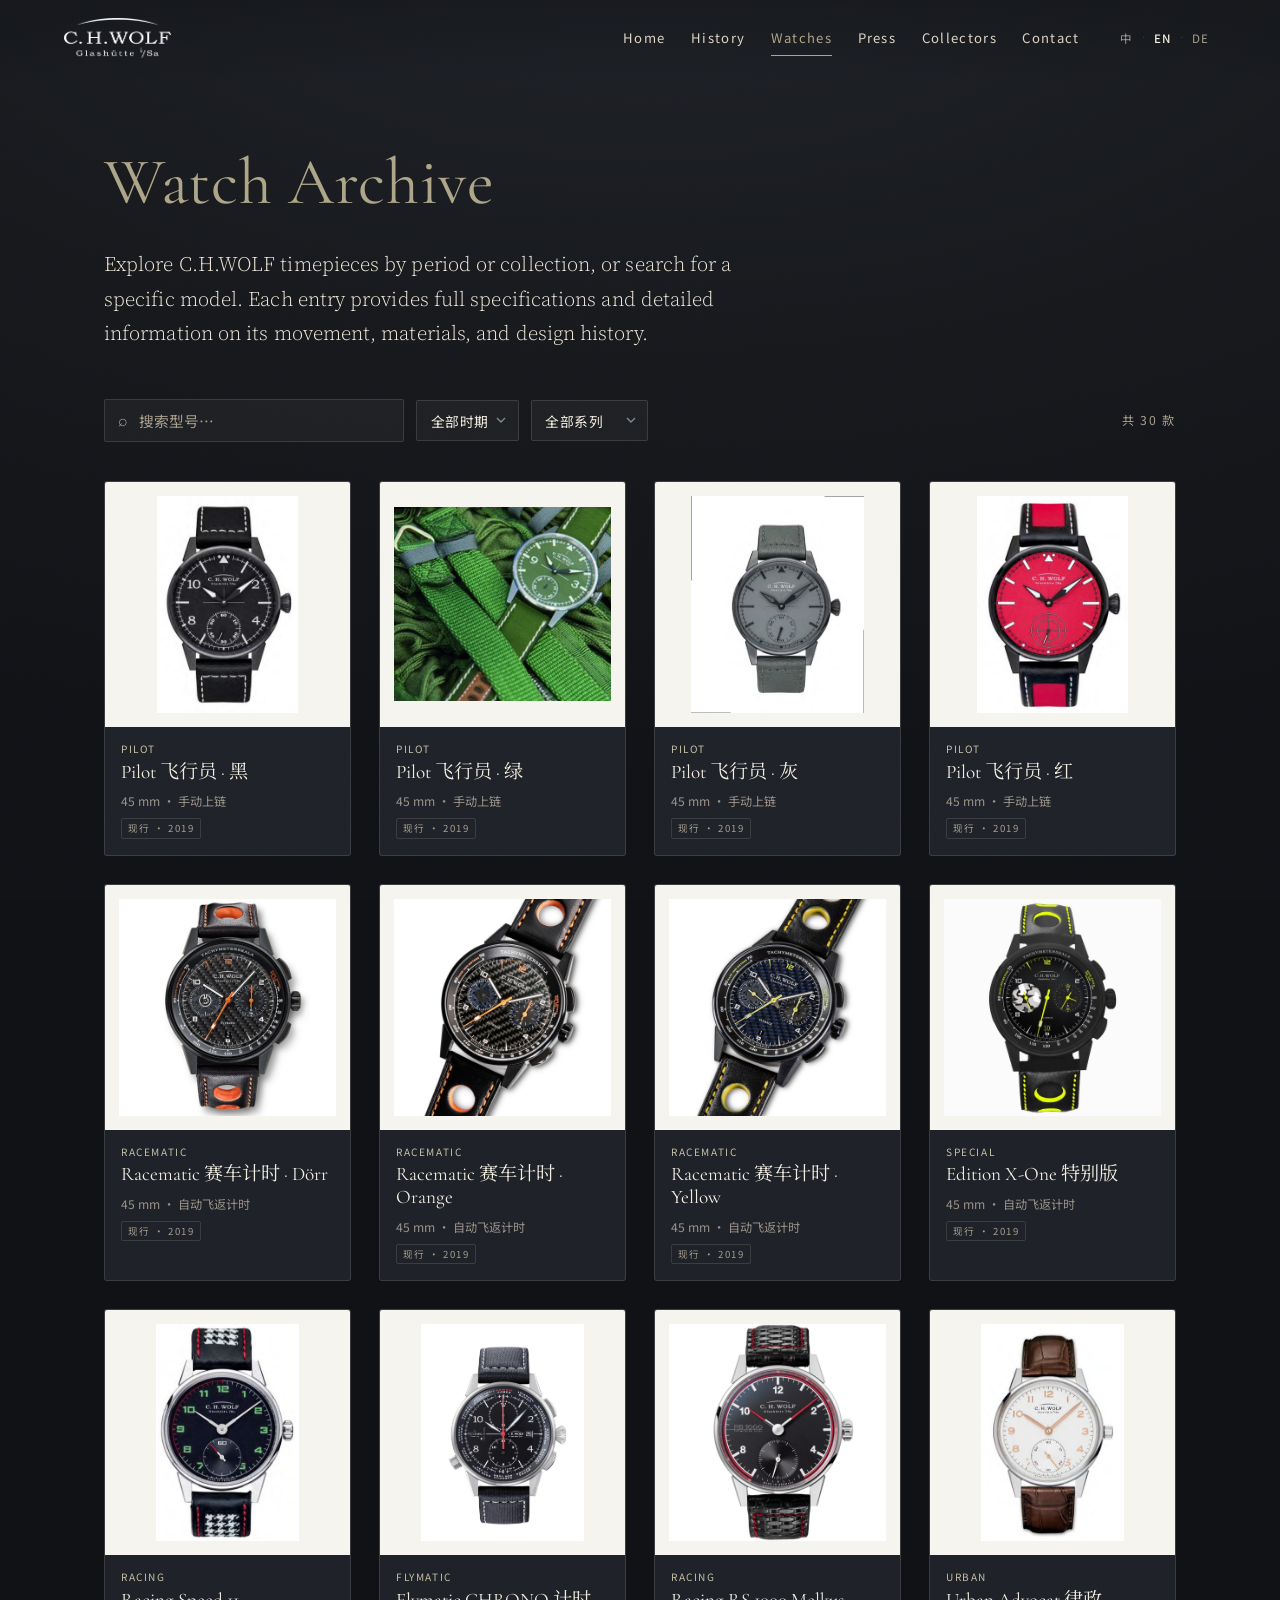
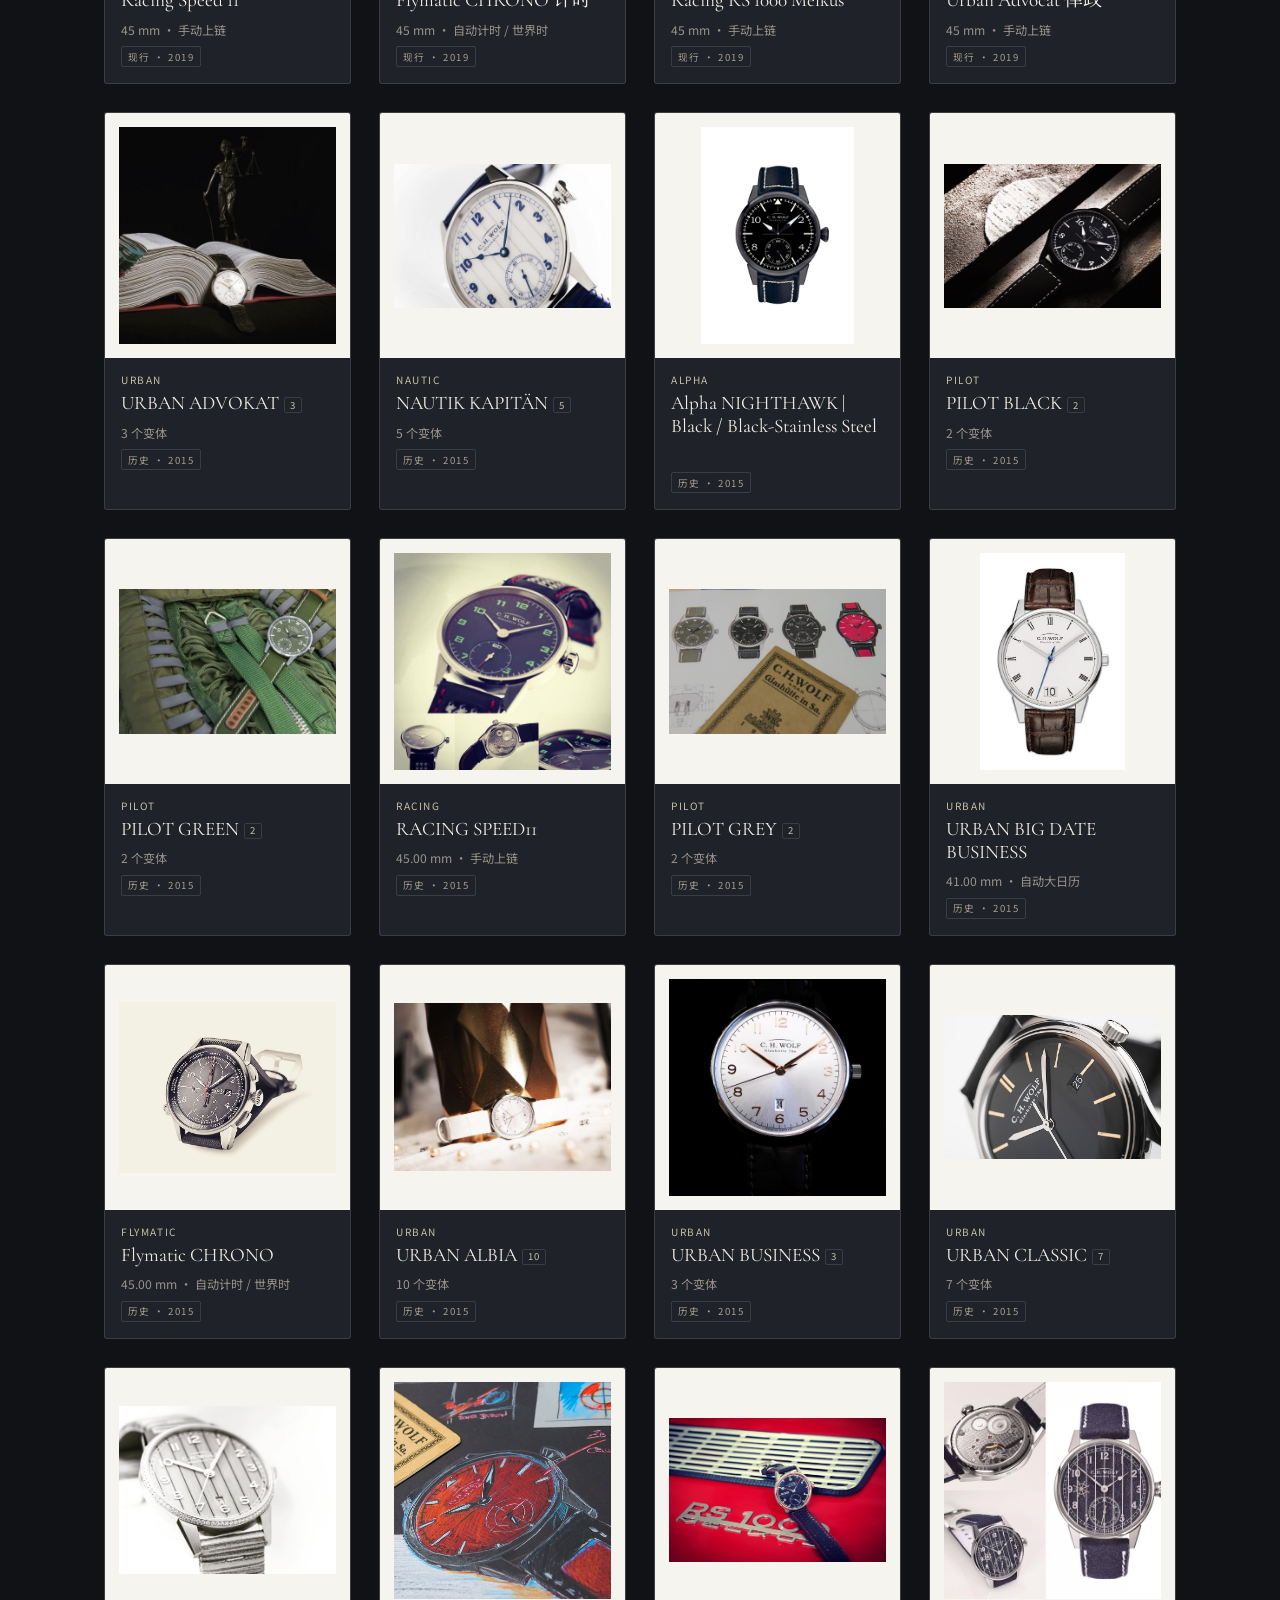
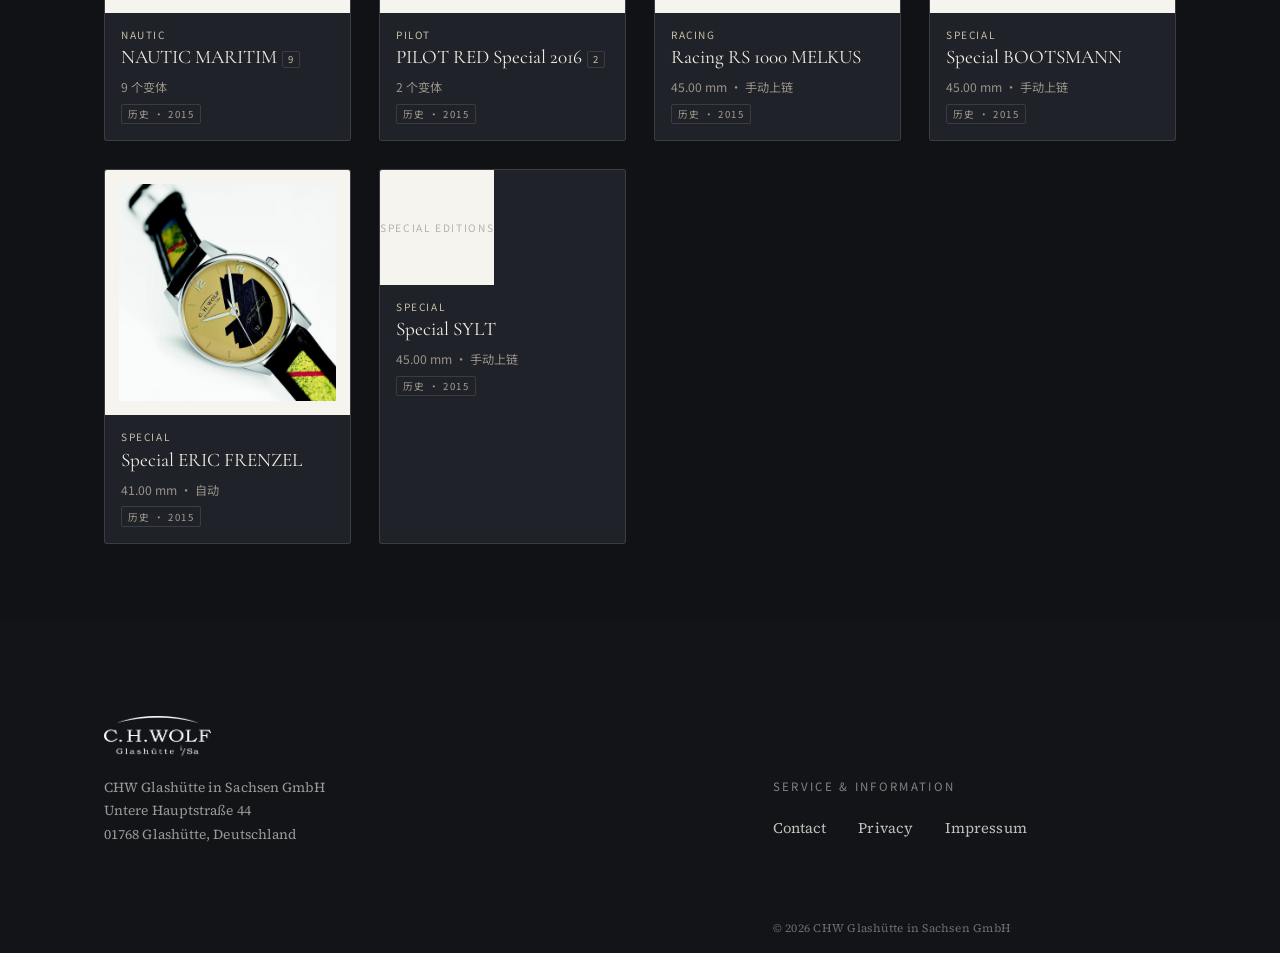
==== commit d2434848: "Remove password gate (all pages); heritage: delete only HEMESS sentence" ====
--- a/archive.html
+++ b/archive.html
@@ -3,7 +3,6 @@
 <head>
 <meta charset="utf-8">
 <meta name="viewport" content="width=device-width, initial-scale=1">
-  <script src="assets/js/gate.js"></script>
   <meta name="robots" content="noindex,nofollow">
 <title>C.H. WOLF · 品牌档案 / The Archive</title>
 <meta name="description" content="The C.H. WOLF watch archive — browse and search 65 models by series and era.">
--- a/assets/css/site.css
+++ b/assets/css/site.css
@@ -4,25 +4,25 @@
    ============================================================ */
 
 /* ---------- Fonts ---------- */
-@import url('https://fonts.googleapis.com/css2?family=Cormorant+Garamond:ital,wght@0,400;0,500;0,600;1,400&family=Source+Serif+4:ital,opsz,wght@0,8..60,400;0,8..60,500;0,8..60,600;1,8..60,400&family=Spectral:ital,wght@0,300;1,300;1,400&family=Noto+Serif+SC:wght@300;400;500;600&family=Noto+Sans+SC:wght@300;400;500&display=swap');
+@import url('https://fonts.googleapis.com/css2?family=Cormorant+Garamond:ital,wght@0,400;0,500;0,600;1,400&family=Source+Serif+4:ital,opsz,wght@0,8..60,400;0,8..60,500;0,8..60,600;1,8..60,400&family=Spectral:ital,wght@0,300;1,300;1,400&family=Noto+Serif+SC:wght@300;400;500;600&family=Noto+Sans+SC:wght@300;400;500&family=Bodoni+Moda:wght@400&display=swap');
 
 /* ---------- Tokens ---------- */
 :root{
   /* palette — brand colours · dark ground, light text */
-  --paper:      #26272b;   /* refined graphite grey — base ground */
-  --paper-2:    #2e3036;   /* raised panel — graphite lifted */
-  --ink:        #faf8f4;   /* Soft White — primary text / headings */
-  --ivory:      #f2eee6;   /* Warm Ivory — intro / lead */
-  --ink-soft:   #c7c1b8;   /* Stone Grey — body reading */
-  --muted:      #969ba0;   /* Steel Grey (lifted) — captions */
-  --hair:       rgba(199,193,184,.16);   /* Stone Grey divider */
-  --hair-soft:  rgba(199,193,184,.09);
-  --hair-gold:  rgba(200,138,58,.26);    /* 淡金框架线 · 时不时点缀 */
-  --silver:     #9aa0a5;   /* Steel Grey — kickers / labels */
-  --accent:     #c88a3a;   /* 暖金铜 · 取自品牌金指针，铜金之间 */
-  --accent-2:   #d6a24f;   /* 浅金 · 链接/悬停 */
-  --night:      #1b1c20;   /* deepest graphite — hero / footer / feature bands */
-  --night-2:    #26272b;
+  --paper:      #17191d;   /* 冷炭灰 · 基础底 */
+  --paper-2:    #1f2228;   /* 抬升面板 */
+  --ink:        #f2ede2;   /* 暖白 · 浅色文字/标题基 */
+  --ivory:      #efe8da;   /* 暖象牙 · 导语 */
+  --ink-soft:   #ddd5c4;   /* 暖白 · 正文阅读 */
+  --muted:      #9a938a;   /* 暖灰 · 说明 */
+  --hair:       rgba(241,236,225,.13);   /* 暖灰分隔线 */
+  --hair-soft:  rgba(241,236,225,.07);
+  --hair-gold:  rgba(173,165,136,.30);    /* 金框架线 */
+  --silver:     #a89f8f;   /* 暖灰 · 标签 */
+  --accent:     #ada588;   /* 古铜金 · 品牌策略金 */
+  --accent-2:   #c6c0a6;   /* 浅金 · 链接/悬停 */
+  --night:      #121418;   /* 最深冷炭 · hero/footer */
+  --night-2:    #17191d;
 
   /* type */
   --serif: "Cormorant Garamond", "Noto Serif SC", Georgia, "Songti SC", serif;
@@ -195,7 +195,7 @@
 .brand b{font-family:var(--serif);font-weight:500;font-size:1.32rem;letter-spacing:.12em}
 .brand span{font-family:var(--sans);font-size:.6rem;letter-spacing:.42em;color:var(--silver);margin-top:4px}
 .site-head.on-dark:not(.is-solid) .brand b{color:var(--ink)}
-.site-head.on-dark:not(.is-solid) .brand span{color:rgba(233,235,233,.65)}
+.site-head.on-dark:not(.is-solid) .brand span{color:rgba(238,235,226,.65)}
 
 .nav{display:flex;align-items:center;gap:clamp(14px,2vw,30px)}
 .nav a{
@@ -209,7 +209,7 @@
 }
 .nav a:hover::after,.nav a.active::after{width:100%}
 .nav a.active{color:var(--accent)}
-.site-head.on-dark:not(.is-solid) .nav a{color:rgba(233,235,233,.8)}
+.site-head.on-dark:not(.is-solid) .nav a{color:rgba(238,235,226,.8)}
 .site-head.on-dark:not(.is-solid) .nav a.active{color:var(--accent)}
 
 .lang-switch{display:flex;gap:2px;align-items:center;margin-left:8px}
@@ -218,7 +218,7 @@
   color:var(--silver);padding:4px 7px;border-radius:2px;transition:color .3s;
 }
 .lang-switch button.active{color:var(--ink);font-weight:500}
-.site-head.on-dark:not(.is-solid) .lang-switch button{color:rgba(233,235,233,.55)}
+.site-head.on-dark:not(.is-solid) .lang-switch button{color:rgba(238,235,226,.55)}
 .site-head.on-dark:not(.is-solid) .lang-switch button.active{color:var(--ink)}
 .lang-switch .sep{color:var(--hair);font-size:.7rem}
 
@@ -242,18 +242,18 @@
 .hero__media .ph::before,.hero__media .ph::after{display:none}
 .hero::after{
   content:"";position:absolute;inset:0;z-index:1;
-  background:linear-gradient(180deg,rgba(27,28,32,.55) 0%,rgba(27,28,32,.18) 40%,rgba(27,28,32,.82) 100%);
+  background:linear-gradient(180deg,rgba(16,18,22,.55) 0%,rgba(16,18,22,.18) 40%,rgba(16,18,22,.82) 100%);
 }
 .hero__inner{position:relative;z-index:2;color:var(--ink);width:100%;padding-bottom:clamp(60px,9vw,120px)}
 .hero .display{color:var(--ink);max-width:16ch}
-.hero .lead{color:rgba(233,235,233,.82);max-width:52ch;margin-top:1.2em}
-.hero .kicker{color:rgba(233,235,233,.6);margin-bottom:1.6em}
+.hero .lead{color:rgba(238,235,226,.82);max-width:52ch;margin-top:1.2em}
+.hero .kicker{color:rgba(238,235,226,.6);margin-bottom:1.6em}
 .hero .btns{margin-top:2.2em}
 .hero__corner{
   position:absolute;top:calc(50% );right:var(--gutter);z-index:2;
   writing-mode:vertical-rl;font-family:var(--sans);
   font-size:.68rem;letter-spacing:.34em;text-transform:uppercase;
-  color:rgba(233,235,233,.55);
+  color:rgba(238,235,226,.55);
 }
 
 /* ---------- Placeholder image system ---------- */
@@ -315,9 +315,9 @@
 /* ---------- Feature blocks ---------- */
 .dark{background:var(--night);color:var(--ink)}
 .dark .h-sec,.dark .h-sub,.dark .display{color:var(--ink)}
-.dark .lead{color:rgba(233,235,233,.8)}
-.dark .muted{color:rgba(233,235,233,.55)}
-.dark .prose p{color:rgba(233,235,233,.78)}
+.dark .lead{color:rgba(238,235,226,.8)}
+.dark .muted{color:rgba(238,235,226,.55)}
+.dark .prose p{color:rgba(238,235,226,.78)}
 .dark .rule{background:var(--accent);opacity:.9}
 .tinted{background:var(--paper-2)}
 
@@ -327,8 +327,8 @@
 .step .no{font-family:var(--serif);font-size:1.1rem;color:var(--silver)}
 .step h4{font-family:var(--serif);font-size:1.35rem;margin:.3em 0 .3em}
 .step p{font-size:.92rem;color:var(--muted);margin:0}
-.dark .step{border-color:rgba(233,235,233,.2)}
-.dark .step .no,.dark .step p{color:rgba(233,235,233,.6)}
+.dark .step{border-color:rgba(238,235,226,.2)}
+.dark .step .no,.dark .step p{color:rgba(238,235,226,.6)}
 
 /* ---------- Cards ---------- */
 .card{display:flex;flex-direction:column;gap:1em;group:card}
@@ -353,8 +353,8 @@
 .spec{display:flex;flex-wrap:wrap;gap:8px;margin-top:1.4em}
 .spec span{
   font-family:var(--sans);font-size:.72rem;letter-spacing:.06em;
-  color:var(--accent-2);border:1px solid rgba(200,138,58,.42);
-  padding:.45em .9em;border-radius:2px;background:rgba(200,138,58,.08);
+  color:var(--accent-2);border:1px solid rgba(173,165,136,.42);
+  padding:.45em .9em;border-radius:2px;background:rgba(173,165,136,.08);
 }
 .note-compliance{
   margin-top:1.3em;font-size:.78rem;color:var(--silver);
@@ -385,7 +385,7 @@
 /* ---------- Chapter (heritage) ---------- */
 .chapter{border-top:1px solid var(--hair-gold);padding-top:clamp(40px,6vw,72px);margin-top:clamp(40px,6vw,72px)}
 .chapter:first-of-type{border-top:none;margin-top:0;padding-top:0}
-.chapter__no{font-family:var(--serif);font-size:3rem;color:rgba(200,138,58,.45);line-height:1;display:block;margin-bottom:.1em}
+.chapter__no{font-family:var(--serif);font-size:3rem;color:rgba(173,165,136,.45);line-height:1;display:block;margin-bottom:.1em}
 .chapter h2{font-family:var(--serif);font-size:clamp(1.6rem,3.2vw,2.4rem);margin-bottom:.8em}
 
 /* ---------- Callout / compliance banners on content ---------- */
@@ -470,3 +470,24 @@
   .foot-grid .foot-col:nth-child(2){margin-top:0}
   .hero__corner{display:none}
 }
+
+/* ========== 黑金主题 · 鎏金标题 / 冷炭灰纵深 / 细颗粒质感 ========== */
+body{background:radial-gradient(135% 95% at 50% -8%,#202329 0%,#17191d 48%,#101216 100%) fixed,#101216}
+.display,.h-sec,.h-sub,.chapter h2,.chapter h3,.arch-cta__text h2,.prose h3,.prose h4,
+.dark .display,.dark .h-sec,.dark .h-sub,.page-hero .display{color:var(--accent)}
+.hero .display{color:var(--accent);text-shadow:0 1px 8px rgba(0,0,0,.35)}
+.hero .kicker{color:var(--accent)}
+body::after{content:"";position:fixed;inset:0;z-index:9998;pointer-events:none;opacity:.045;mix-blend-mode:overlay;background-size:150px;background-image:url("data:image/svg+xml,%3Csvg xmlns='http://www.w3.org/2000/svg' width='150' height='150'%3E%3Cfilter id='n'%3E%3CfeTurbulence type='fractalNoise' baseFrequency='0.85' numOctaves='2' stitchTiles='stitch'/%3E%3C/filter%3E%3Crect width='100%25' height='100%25' filter='url(%23n)'/%3E%3C/svg%3E")}
+
+/* 英德首页标题 · Gilda Display(典雅) */
+html[lang="en"] .hero .display,html[lang="de"] .hero .display{font-family:"Bodoni Moda",serif;font-weight:400}
+
+/* ========== 桌面版式锁定 ==========
+   ≥1440px：整站锁定 1440px 居中，更大的屏两侧为深色留边 → 任何桌面大屏都与参考屏(13"/14")完全相同的版式。
+   <1440px（含手机/平板/竖屏/小笔记本）：保持各自的响应式布局，不受影响。 */
+html{background:#101216}
+body{max-width:1440px;margin-inline:auto}
+@media (min-width:1440px){
+  .site-head{left:50%;right:auto;transform:translateX(-50%);width:100%;max-width:1440px}
+  body{box-shadow:0 0 0 1px rgba(173,165,136,.10), 0 0 140px rgba(0,0,0,.55)}
+}
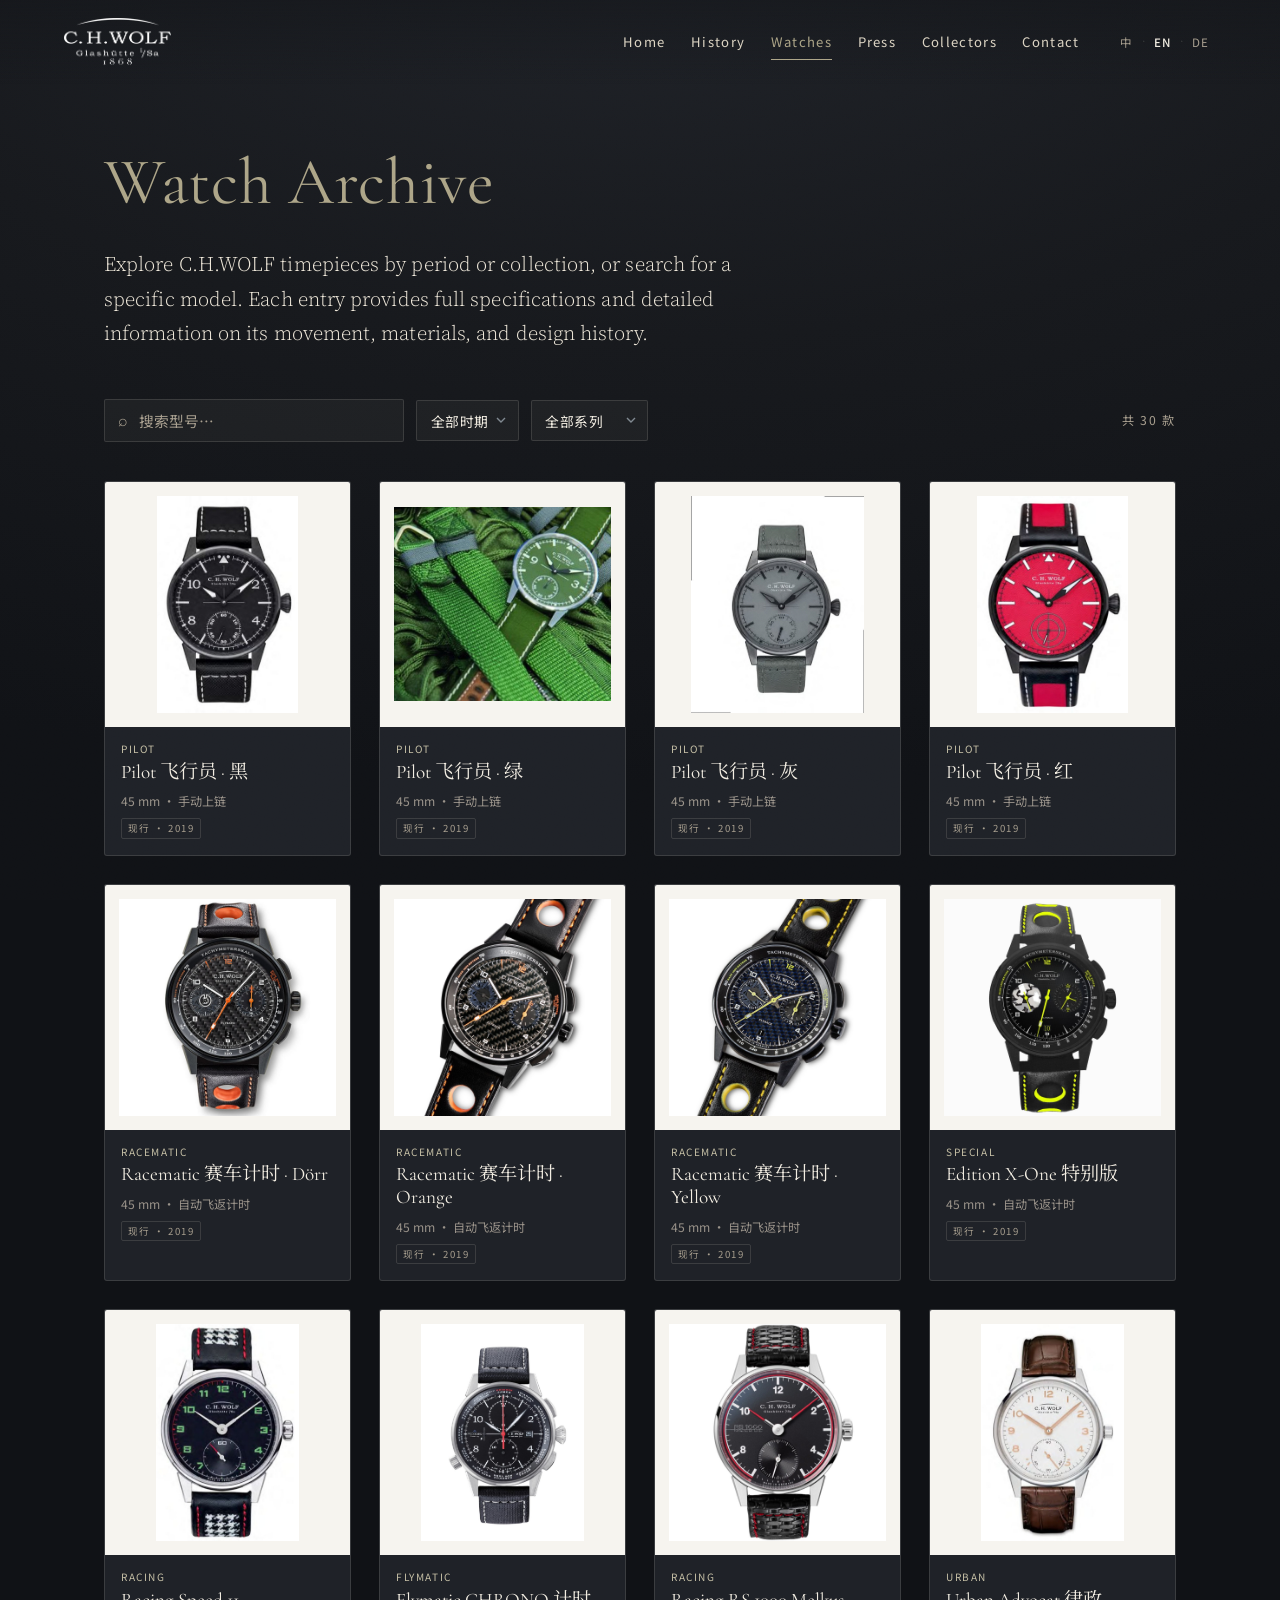
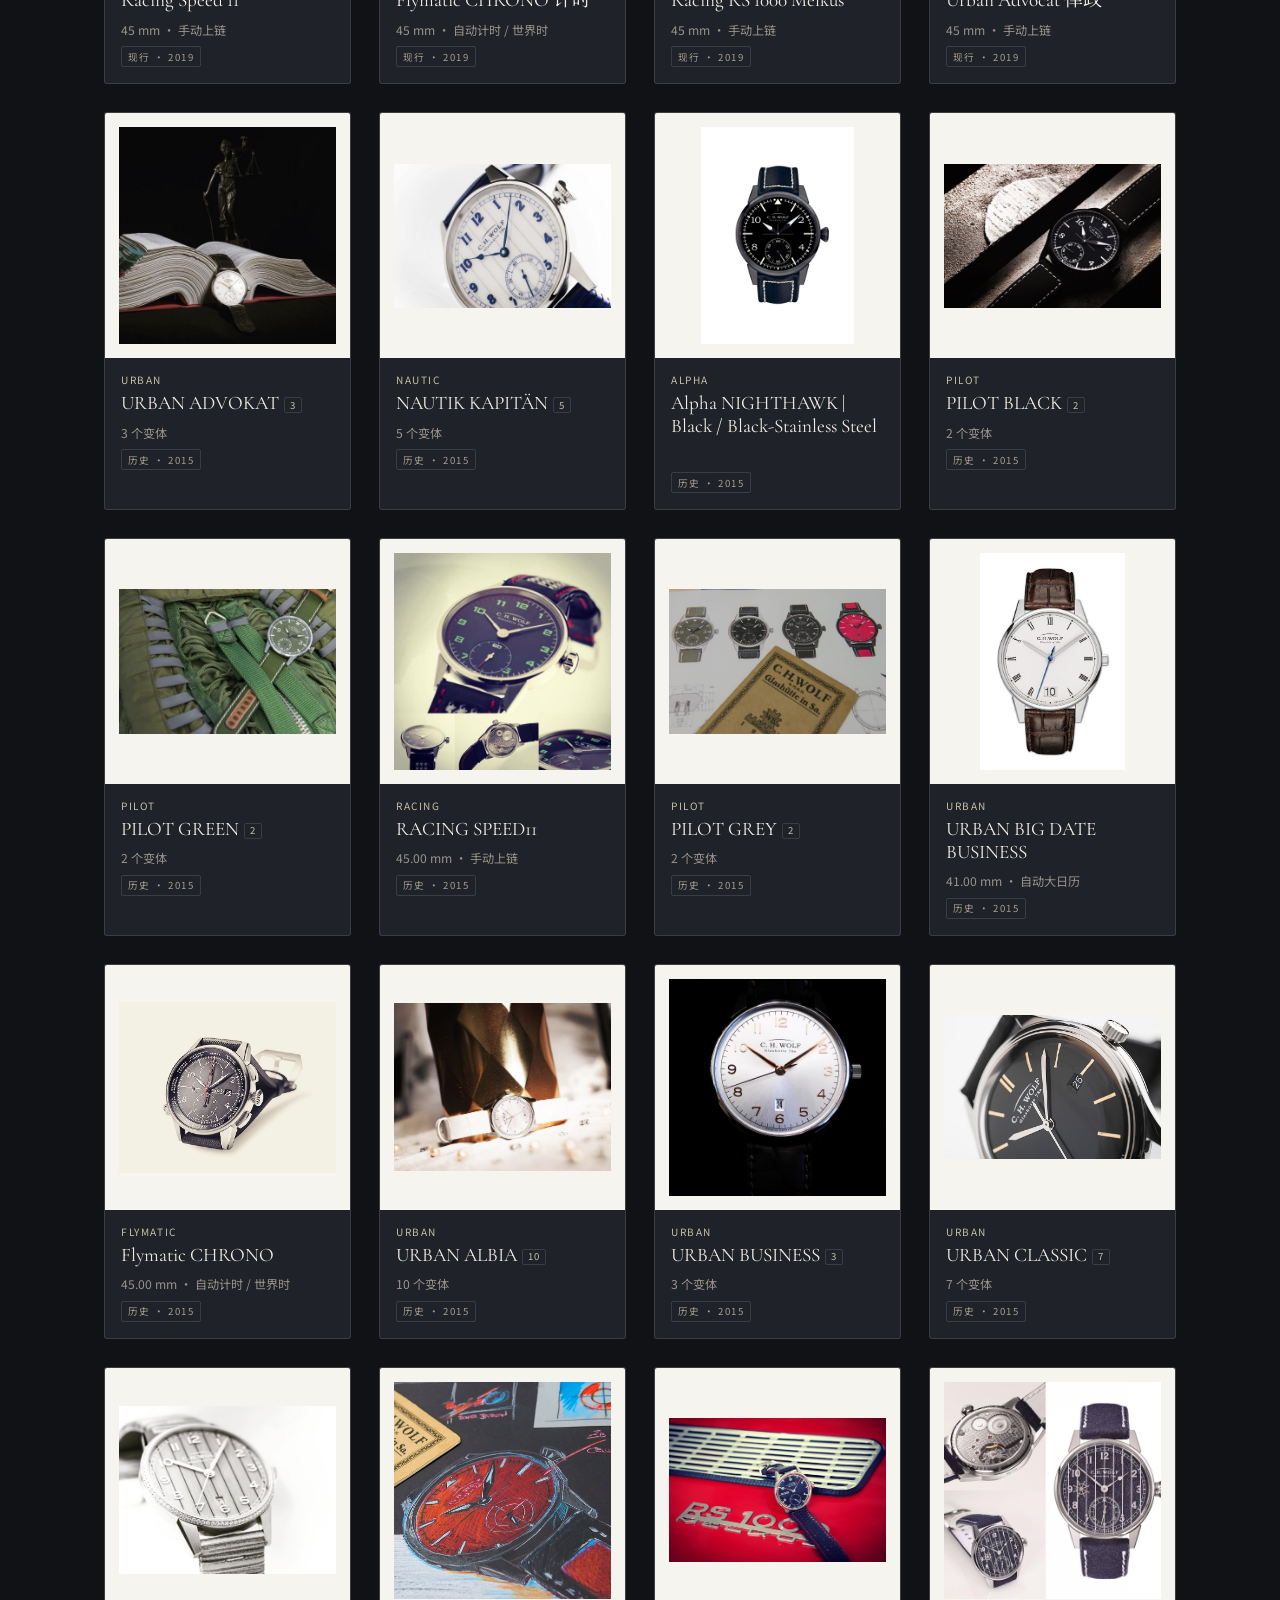
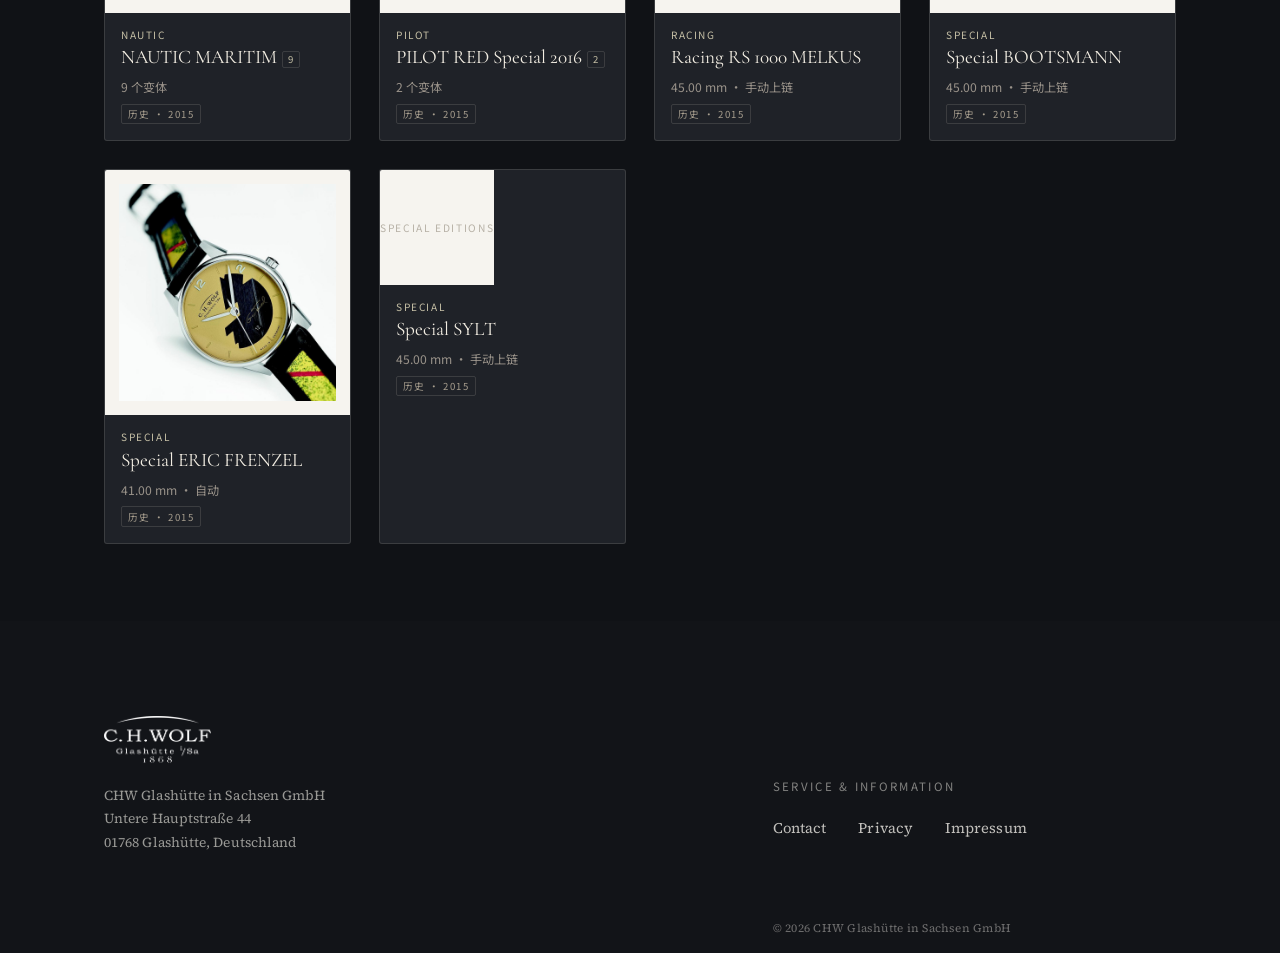
==== commit 9761c581: "Logo height 48px (fit taller logo with 1868)" ====
--- a/archive.html
+++ b/archive.html
@@ -3,7 +3,6 @@
 <head>
 <meta charset="utf-8">
 <meta name="viewport" content="width=device-width, initial-scale=1">
-  <meta name="robots" content="noindex,nofollow">
 <title>C.H. WOLF · 品牌档案 / The Archive</title>
 <meta name="description" content="The C.H. WOLF watch archive — browse and search 65 models by series and era.">
 <link rel="preconnect" href="https://fonts.googleapis.com">
@@ -103,7 +102,7 @@
 
 <!-- ===== HEADER ===== -->
 <header class="site-head">
-  <a class="brand" href="index.html"><img src="assets/img/logo.png" alt="C.H. WOLF · Glashütte" style="height:40px;width:auto;display:block"></a>
+  <a class="brand" href="index.html"><img src="assets/img/logo.png" alt="C.H. WOLF · Glashütte" style="height:48px;width:auto;display:block"></a>
   <nav class="nav">
     <a href="index.html"><span data-lang="zh">首页</span><span data-lang="en">Home</span><span data-lang="de">Start</span></a>
     <a href="heritage.html"><span data-lang="zh">品牌历史</span><span data-lang="en">History</span><span data-lang="de">Geschichte</span></a>
@@ -172,7 +171,7 @@
   <div class="wrap">
     <div class="foot-grid">
       <div class="foot-col">
-        <a class="brand" href="index.html"><img src="assets/img/logo.png" alt="C.H. WOLF · Glashütte" style="height:40px;width:auto;display:block"></a>
+        <a class="brand" href="index.html"><img src="assets/img/logo.png" alt="C.H. WOLF · Glashütte" style="height:48px;width:auto;display:block"></a>
         <p class="foot-note" style="margin-top:1.1em">CHW Glashütte in Sachsen GmbH<br>Untere Hauptstraße 44<br>01768 Glashütte, Deutschland</p>
       </div>
       <div class="foot-col">
